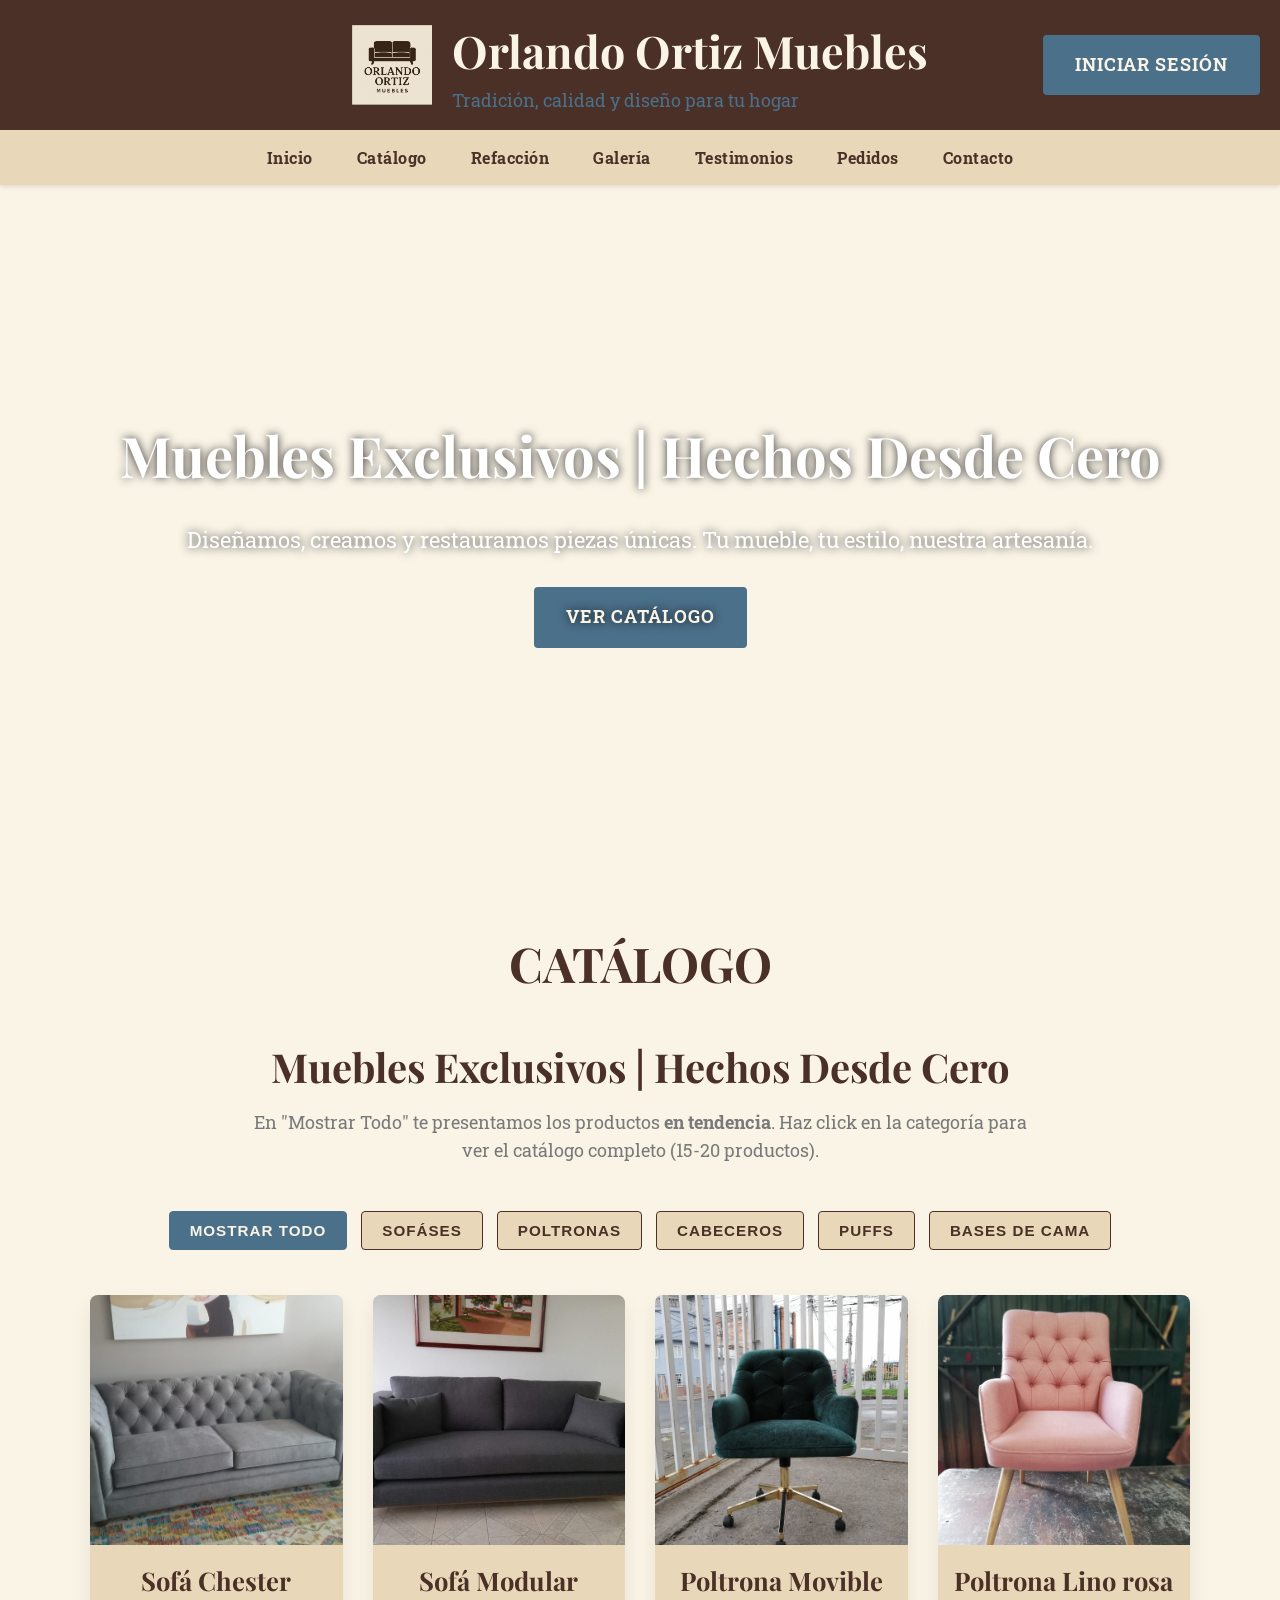
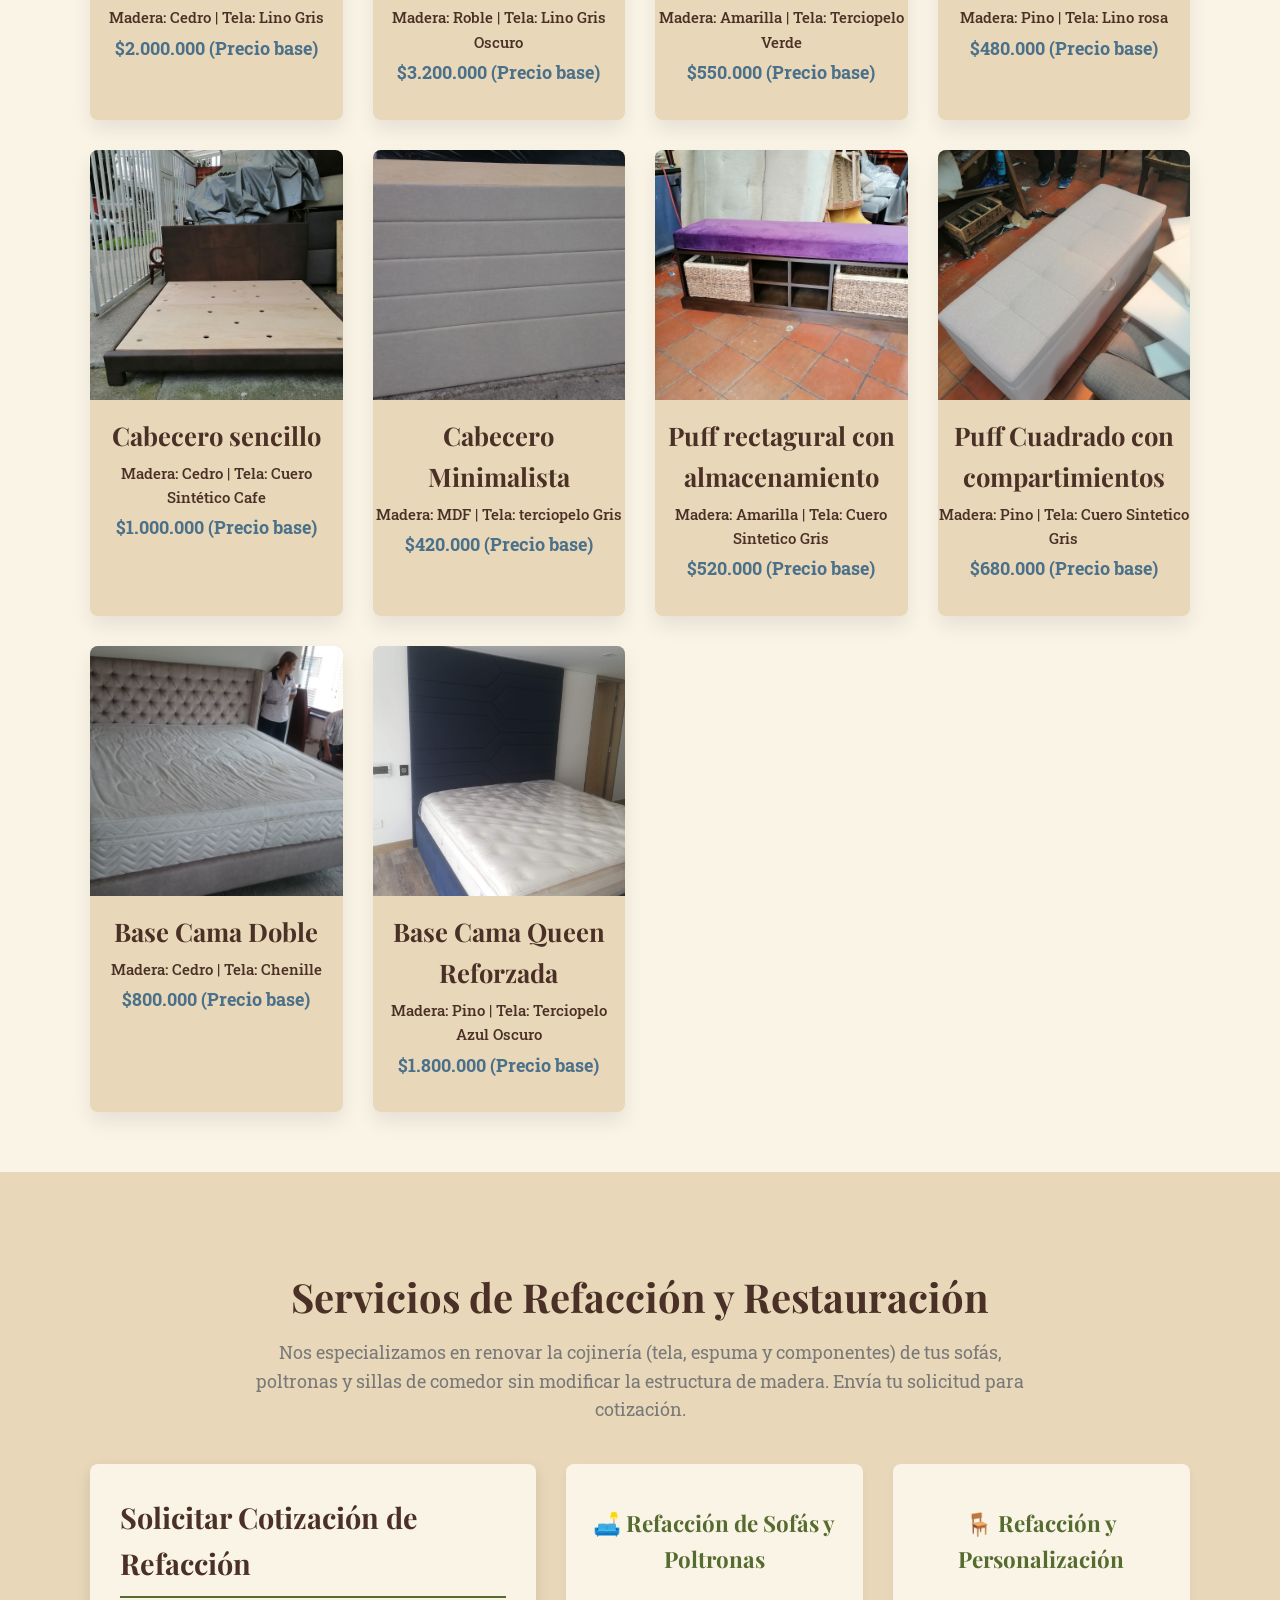
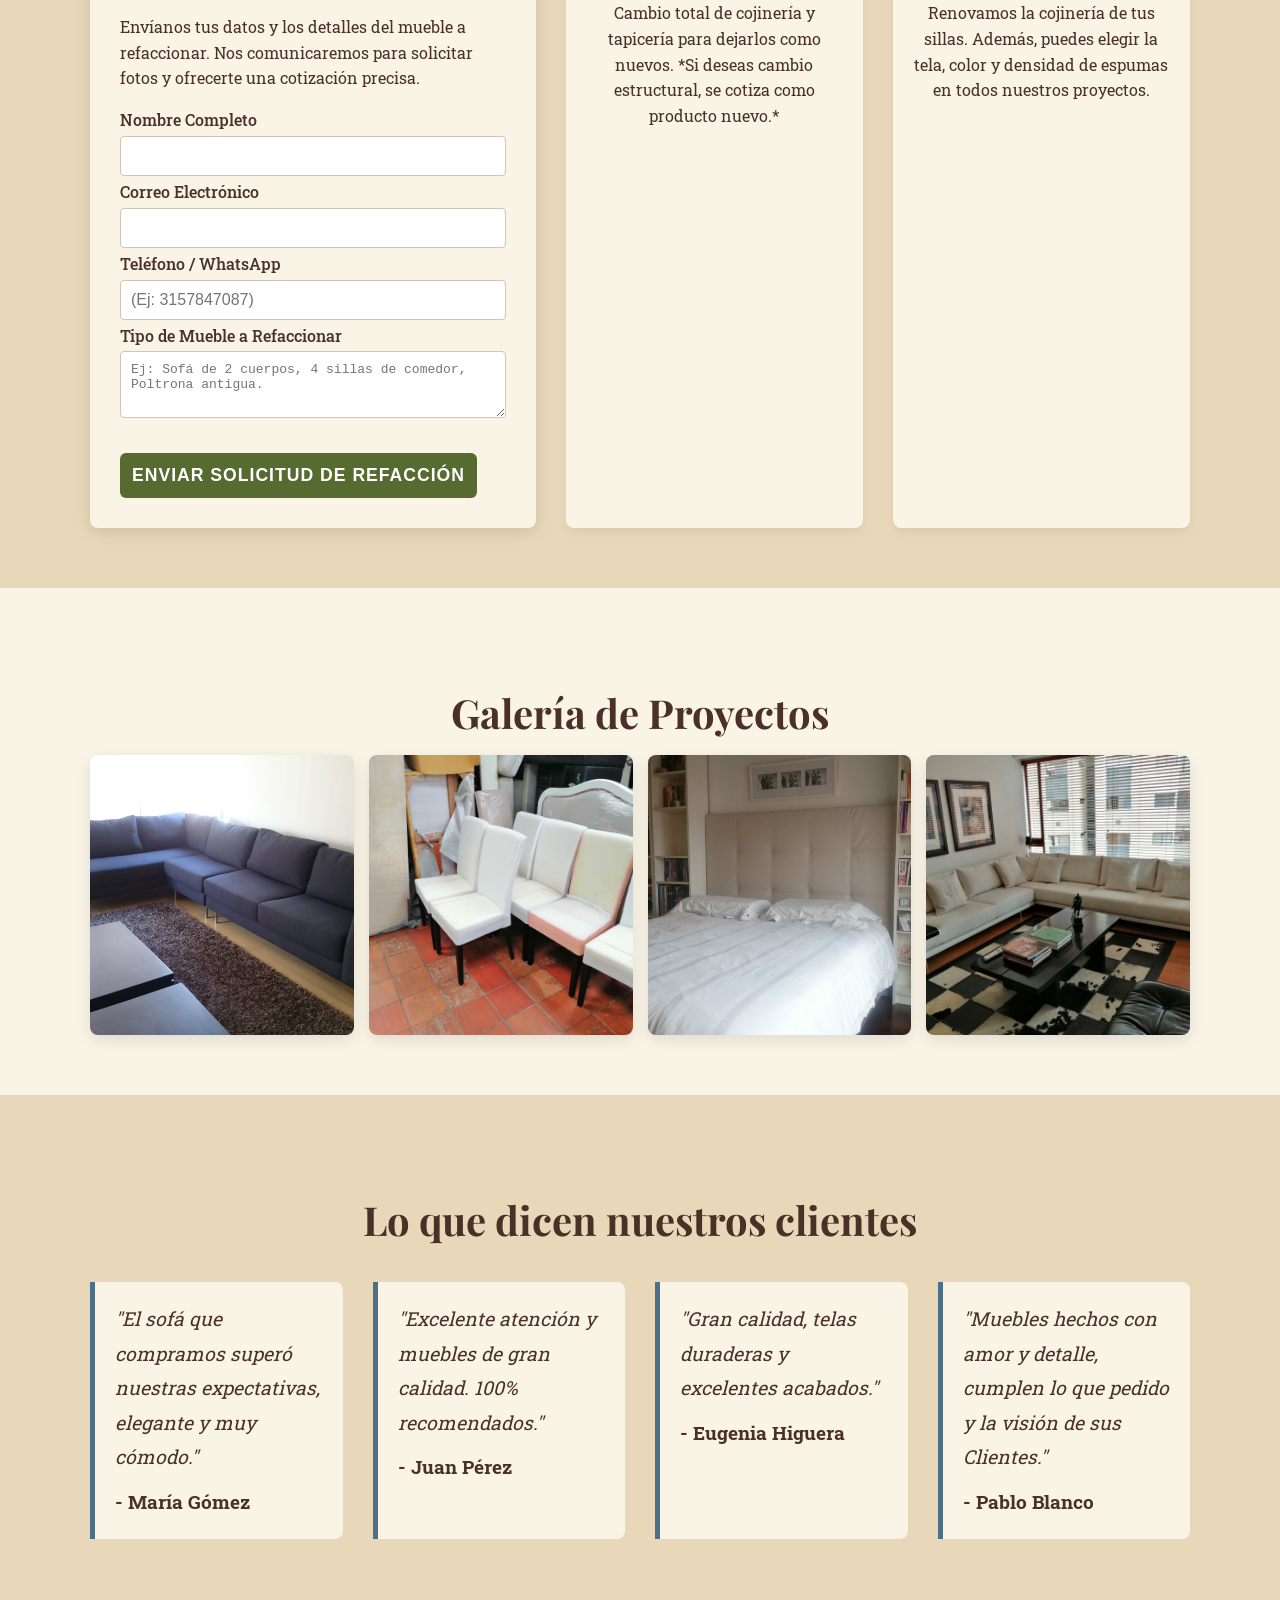
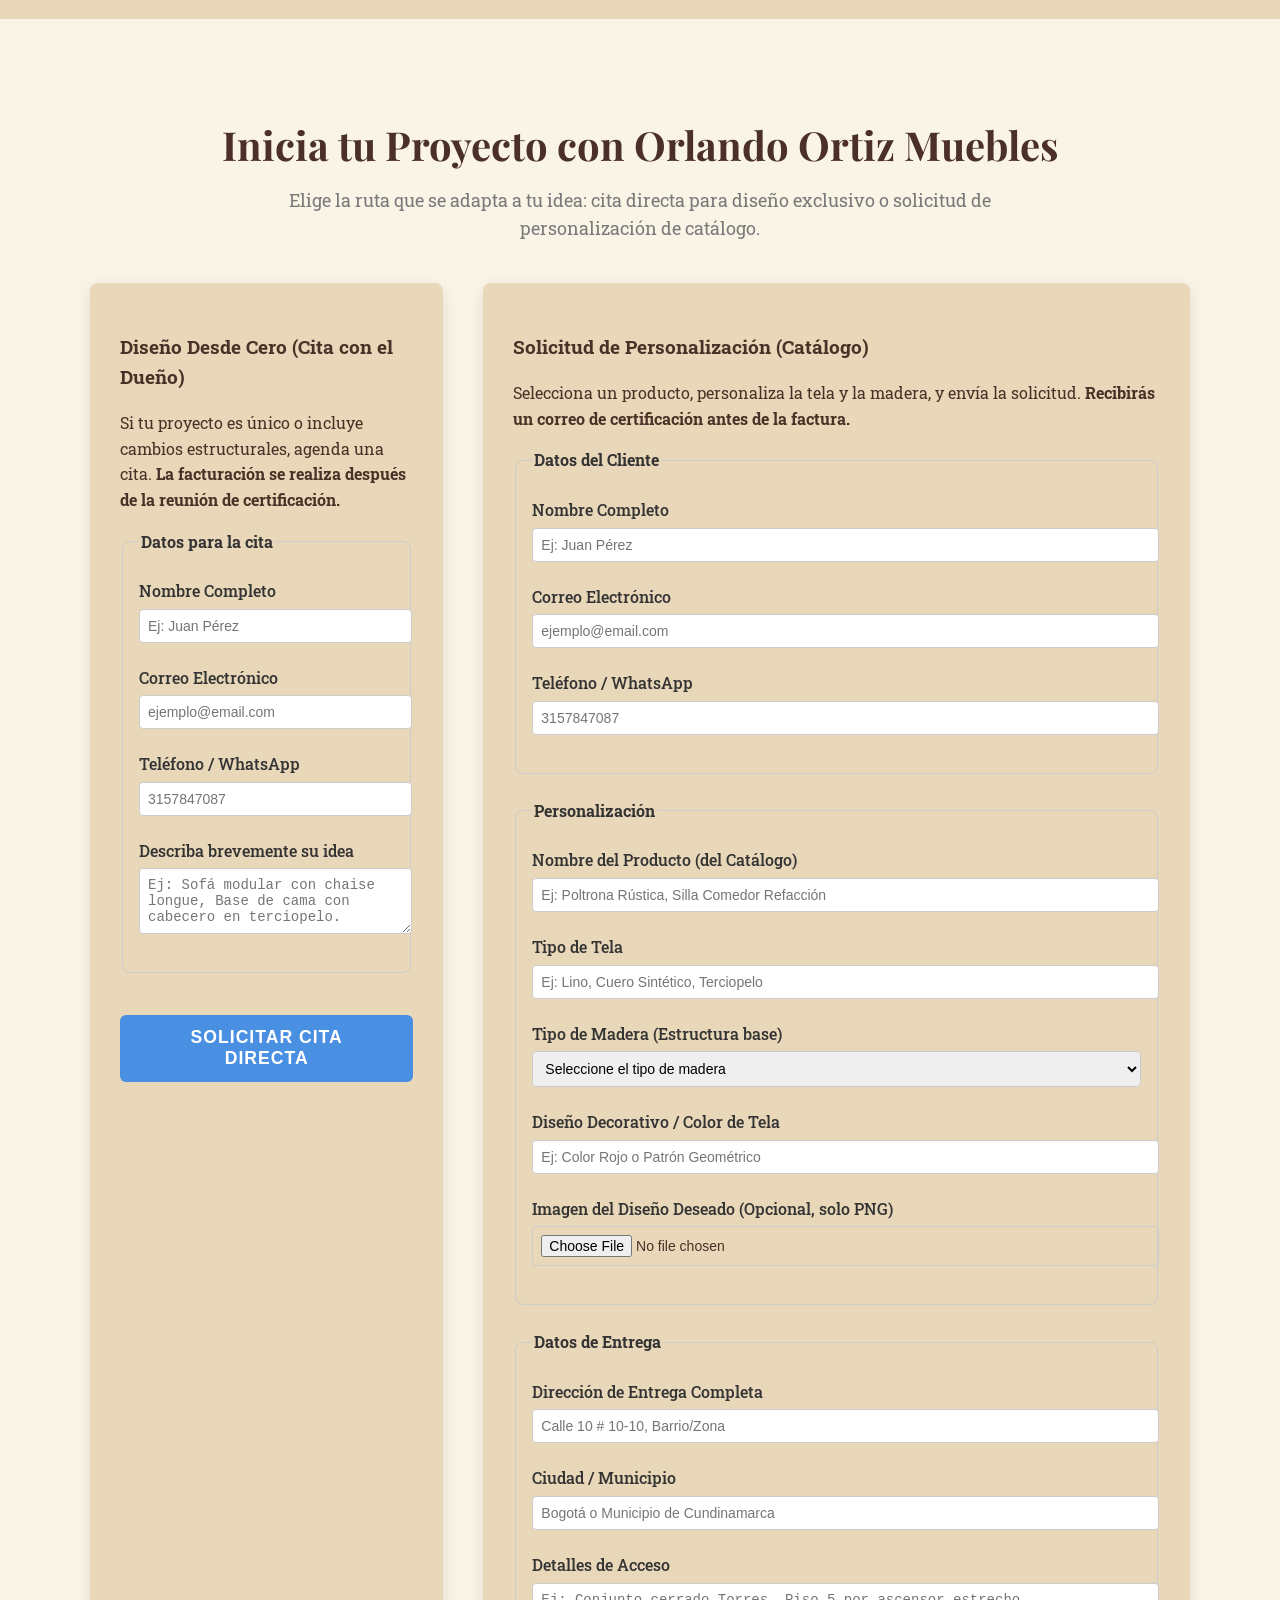
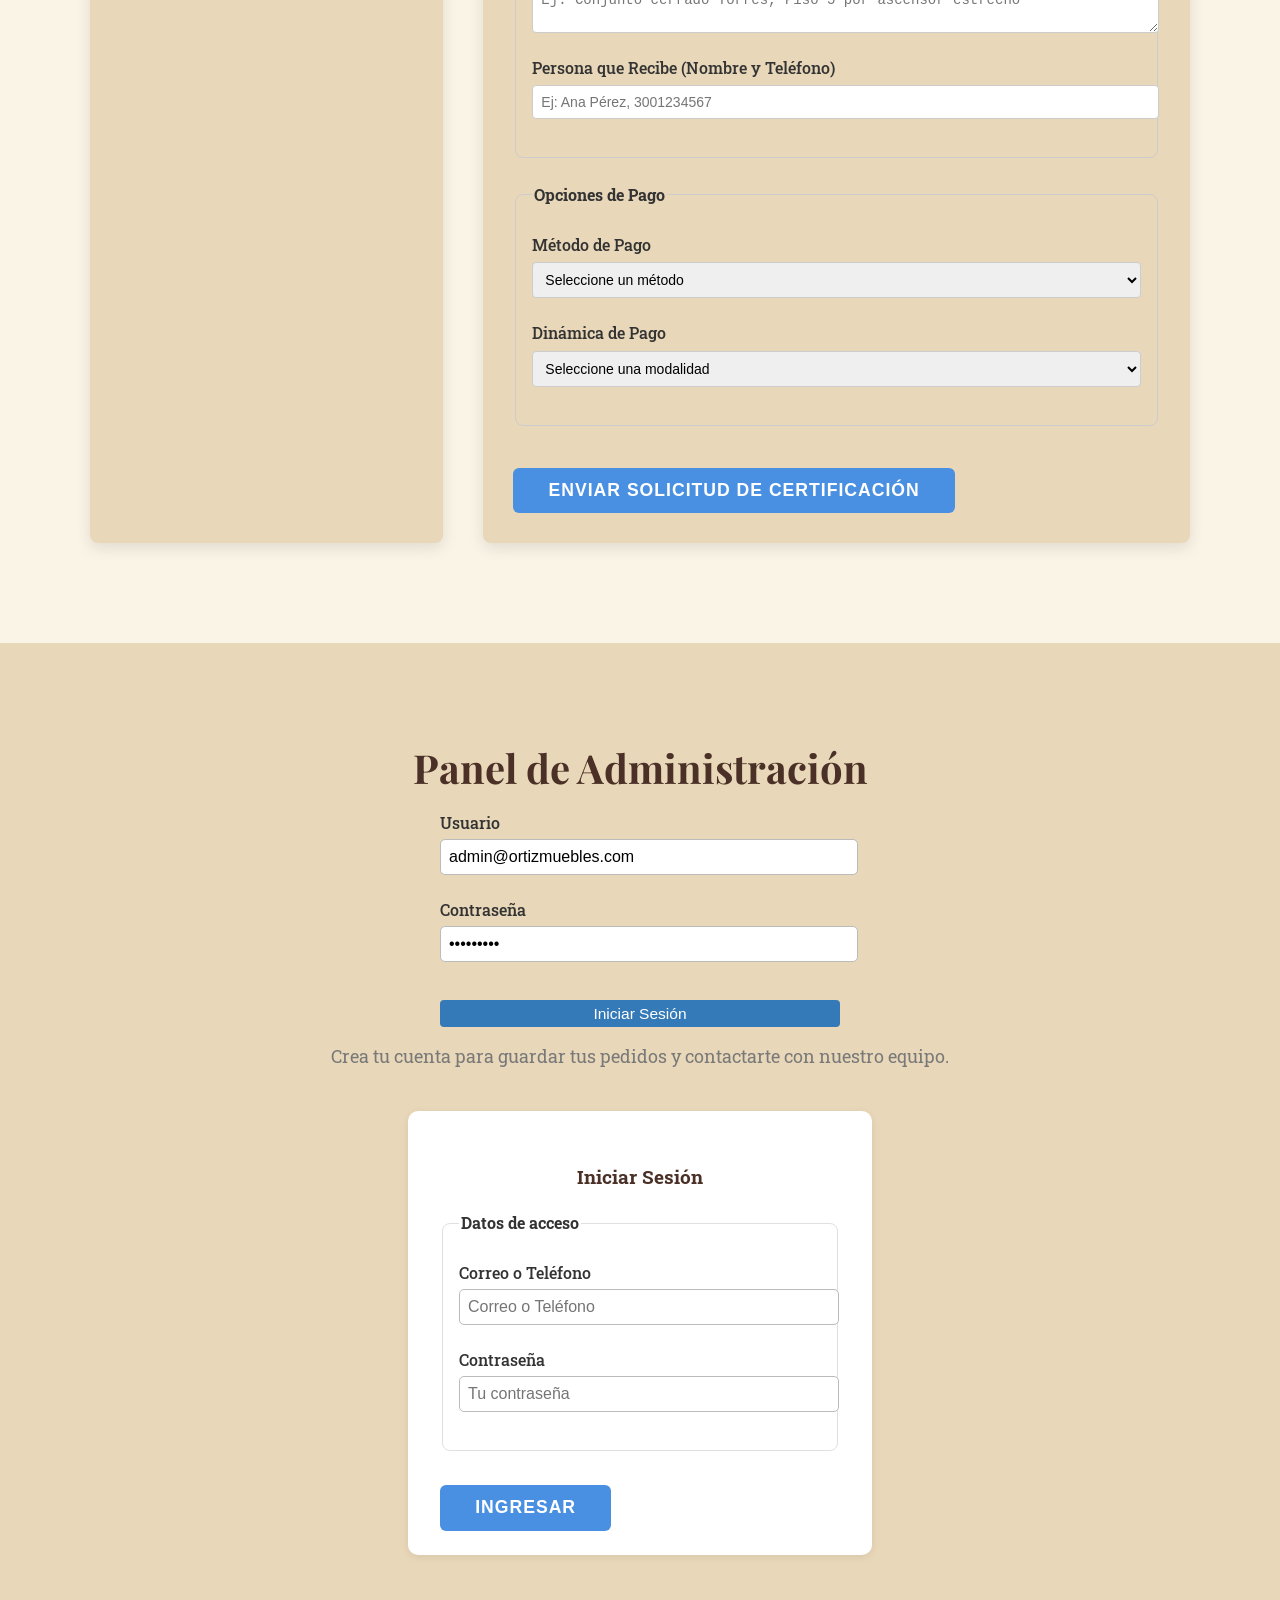
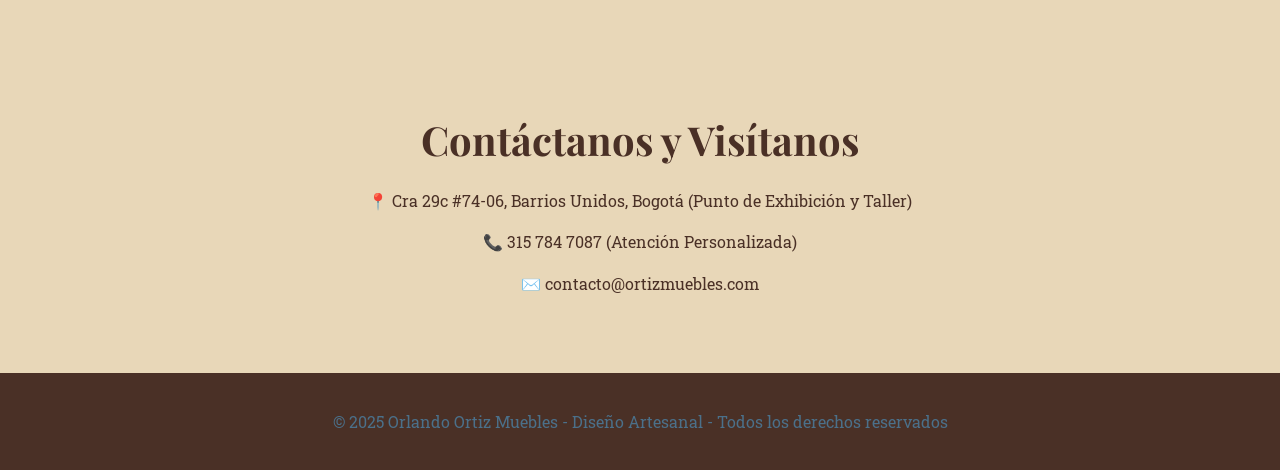
==== index.html @ abc8af31 "Cambios y mas cambios y mas cambios" ====
<!DOCTYPE html>
<html lang="es">
<head>
  <link rel="icon" type="image/jpeg" href="Sofas/logo.jpeg">
  <style>
    .admin-tabs { margin: 2em 0 1em 0; display: flex; flex-wrap: wrap; gap: 0.5em; }
    .admin-tab { margin-right: 0; background: #eee; color: #333; border: 1px solid #bbb; min-width: 120px; font-size: 1em; }
    .admin-tab.active { background: #4a90e2; color: #fff; }
    .admin-table-container { margin-top: 1em; overflow-x: auto; }
    table.admin-table { width: 100%; border-collapse: collapse; margin-bottom: 2em; font-size: 0.97em; }
    table.admin-table th, table.admin-table td { border: 1px solid #ccc; padding: 0.45em 0.4em; text-align: left; }
    table.admin-table th { background: #f5f5f5; font-size: 1em; }
    .admin-action-btn { background: #357ab8; color: #fff; border: none; border-radius: 4px; padding: 0.3em 1em; cursor: pointer; margin-right: 0.5em; font-size: 0.97em; }
    .admin-action-btn.closed { background: #aaa; }

    /* Estilos para formularios admin */
    .admin-form { background: #fff; padding: 20px; border-radius: 8px; box-shadow: 0 2px 4px rgba(0,0,0,0.1); margin-bottom: 20px; }
    .form-grid { display: grid; grid-template-columns: repeat(auto-fit, minmax(200px, 1fr)); gap: 15px; margin-bottom: 20px; }
    .form-group { display: flex; flex-direction: column; }
    .form-group label { font-weight: 500; margin-bottom: 5px; color: #333; }
    .form-group input, .form-group select, .form-group textarea { 
      padding: 8px; 
      border: 1px solid #ccc; 
      border-radius: 4px;
      font-size: 14px;
    }
    .form-group small { font-size: 12px; color: #666; margin-top: 4px; }
    .form-actions { display: flex; gap: 10px; justify-content: flex-end; }
    
    /* Estilos para items de factura */
    .items-section { margin: 20px 0; padding: 15px; background: #f9f9f9; border-radius: 4px; }
    .factura-item { 
      display: grid; 
      grid-template-columns: 2fr 100px 120px 120px 40px; 
      gap: 10px; 
      align-items: center;
      margin-bottom: 10px;
      padding: 10px;
      background: #fff;
      border: 1px solid #eee;
      border-radius: 4px;
    }
    .remove-item-btn { padding: 0 !important; width: 30px; height: 30px; line-height: 30px; text-align: center; }
    .factura-summary { 
      margin: 20px 0;
      padding: 15px;
      background: #f5f5f5;
      border-radius: 4px;
    }
    .summary-item { 
      display: flex; 
      justify-content: space-between; 
      padding: 5px 0;
      font-size: 15px;
    }
    .summary-item.total { 
      border-top: 2px solid #ddd; 
      margin-top: 10px;
      padding-top: 10px;
      font-weight: bold;
      font-size: 18px;
    }
    .admin-contact-btn {
      margin-left: 0.3em;
      font-size: 1.15em;
      text-decoration: none;
      vertical-align: middle;
      transition: color 0.2s;
      display: inline-block;
    }
    .admin-contact-btn:hover {
      color: #4a90e2;
    }
    @media (max-width: 700px) {
      .admin-table-container { font-size: 0.93em; }
      table.admin-table th, table.admin-table td { font-size: 0.93em; }
      .login-form-card { padding: 1em 0.5em; }
    }
    .btn-login { font-size:0.95em;padding:0.4em 1.1em;min-width:120px; }
  </style>
  <meta charset="UTF-8">
  <meta name="viewport" content="width=device-width, initial-scale=1.0">
  <title>Orlando Ortiz Muebles | Artesanía y Diseño a Medida</title>
  <meta name="description" content="Orlando Ortiz Muebles: muebles artesanales, refacción y diseño a medida en Bogotá. Solicita cotización, personaliza telas y maderas.">
  
  <link rel="preconnect" href="https://fonts.googleapis.com">
  <link rel="preconnect" href="https://fonts.gstatic.com" crossorigin>
  <link href="https://fonts.googleapis.com/css2?family=Playfair+Display:ital,wght@0,400..900;1,400..900&family=Roboto+Slab:wght@100..900&display=swap" rel="stylesheet">
  
  <link rel="stylesheet" href="diseño.css"> 
  <style>
    form .form-group { margin-bottom: 1.2em; }
    form fieldset { border: 1px solid #ccc; border-radius: 8px; margin-bottom: 1.5em; padding: 1em; }
    form legend { font-weight: bold; color: #333; margin-bottom: 0.5em; }
    form label { display: block; margin-bottom: 0.2em; font-weight: 500; }
    form input, form select, form textarea { width: 100%; padding: 0.5em; margin-bottom: 0.2em; border-radius: 5px; border: 1px solid #bbb; font-size: 1em; }
    form input:focus, form select:focus, form textarea:focus { outline: 2px solid #4a90e2; border-color: #4a90e2; }
    form .error-message { color: #c00; font-size: 0.95em; margin-bottom: 0.5em; display: none; }
    form input.invalid, form select.invalid, form textarea.invalid { border: 2px solid #c00; background: #fff0f0; }
    form button.btn { margin-top: 1em; font-size: 1.1em; padding: 0.7em 2em; background: #4a90e2; color: #fff; border: none; border-radius: 6px; cursor: pointer; transition: background 0.2s; }
    form button.btn:hover { background: #357ab8; }
  </style>
</head>
<body>

  <header class="header">
    <div class="container header-content">
      <img src="Sofas/logo.jpeg" alt="Logo Orlando Ortiz Muebles" class="logo">
      <div>
        <h1>Orlando Ortiz Muebles</h1>
        <p class="slogan">Tradición, calidad y diseño para tu hogar</p>
      </div>
  <a href="#auth" id="login-button" class="btn btn-login">Iniciar Sesión</a>
    </div>
  </header>

  <nav class="navbar">
    <div class="container">
      <a href="#inicio">Inicio</a>
      <a href="#catalogo">Catálogo</a>
      <a href="#refaccion">Refacción</a>
      <a href="#galeria">Galería</a>
      <a href="#testimonios">Testimonios</a>
      <a href="#pedidos">Pedidos</a>
      <a href="#contacto">Contacto</a>
      <a href="#admin" class="admin-link hidden-admin">Admin</a>
    </div>
  </nav>

  <section id="inicio" class="hero">
    <div class="hero-text">
      <h2>Muebles Exclusivos | Hechos Desde Cero</h2>
      <p>Diseñamos, creamos y restauramos piezas únicas. Tu mueble, tu estilo, nuestra artesanía.</p>
      <a href="#catalogo" class="btn">Ver Catálogo</a>
    </div>
  </section>

  <section id="catalogo" class="catalogo">
    <div class="container">
      <h1>CATÁLOGO</h1>
      <h2>Muebles Exclusivos | Hechos Desde Cero</h2>
  <p class="section-desc">En "Mostrar Todo" te presentamos los productos <strong>en tendencia</strong>. Haz click en la categoría para ver el catálogo completo (15-20 productos).</p>

      <div id="category-filter-menu" class="filter-menu">
        <button data-filter="all" class="btn active-filter">Mostrar Todo</button>
        <button data-filter="sofases" class="btn">Sofáses</button>
        <button data-filter="poltronas" class="btn">Poltronas</button>
        <button data-filter="cabeceros" class="btn">Cabeceros</button>
        <button data-filter="puffs" class="btn">Puffs</button>
        <button data-filter="bases" class="btn">Bases de Cama</button>
      </div>

      <div id="product-grid" class="grid">
        
        <div class="card" data-category="sofases" data-tela="Lino Gris" data-madera="Cedro" data-precio="$2.000.000 (Precio base)" data-medidas="200 cm (Largo) x 90 cm (Ancho) x 85 cm (Profundidad)" data-imagen="Sofas/sofa-moderno-oslo.jpg">
      <img src="Sofas/chester.JPG" alt="Sofá Chester - personalizado" loading="lazy">
          <h3>Sofá Chester</h3>
          <p class="detalle-tecnico">Madera: Cedro | Tela: Lino Gris</p>
          <p class="precio">$2.000.000 (Precio base)</p>
        </div>
        
        <div class="card" data-category="sofases" data-tela="Lino Gris Oscuro" data-madera="Roble" data-precio="$3.200.000 (Precio base)" data-medidas="250 cm (Largo) x 100 cm (Ancho) x 90 cm (Profundidad)" data-imagen="Sofas/sofa-modular-elite.jpg">
          <img src="Sofas/IMG_20181221_172501.jpg" alt="Sofá Modular - grande" loading="lazy">
          <h3>Sofá Modular</h3>
          <p class="detalle-tecnico">Madera: Roble | Tela: Lino Gris Oscuro</p>
          <p class="precio">$3.200.000 (Precio base)</p>
        </div>
        
        <div class="card" data-category="poltronas" data-tela="Terciopelo Verde" data-madera="Amarilla" data-precio="$550.000 (Precio base)" data-medidas="80 cm (Largo) x 85 cm (Ancho) x 90 cm (Profundidad)" data-imagen="Sofas/poltrona-clasica-ortiz.jpg">
          <img src="Sofas/Silla y Poltronas/IMG_20200725_115934.jpg" alt="Poltrona Movible" loading="lazy">
          <h3>Poltrona Movible</h3>
          <p class="detalle-tecnico">Madera: Amarilla | Tela: Terciopelo Verde</p>
          <p class="precio">$550.000 (Precio base)</p>
        </div>
        
        <div class="card" data-category="poltronas" data-tela="Lino rosa" data-madera="Pino" data-precio="$480.000 (Precio base)" data-medidas="70 cm (Largo) x 80 cm (Ancho) x 75 cm (Profundidad)" data-imagen="Sofas/poltrona-lounge-cuero.jpg">
          <img src="Sofas/Silla y Poltronas/IMG_20190213_125508.jpg" alt="Poltrona Lino rosa" loading="lazy">
          <h3>Poltrona Lino rosa</h3>
          <p class="detalle-tecnico">Madera: Pino | Tela: Lino rosa</p>
          <p class="precio">$480.000 (Precio base)</p>
        </div>
        
        <div class="card" data-category="cabeceros" data-tela="Cuero Sintético Cafe" data-madera="Cedro" data-precio="$1.000.000 (Precio base)" data-medidas="160 cm (Largo) x 10 cm (Ancho) x 140 cm (Profundidad)" data-imagen="Sofas/cabecero-capitone.jpg">
          <img src="Sofas/Camas/IMG_20220616_105206.jpg" alt="Cabecero sencillo - Base de cama" loading="lazy">
          <h3>Cabecero sencillo</h3>
          <p class="detalle-tecnico">Madera: Cedro | Tela: Cuero Sintético Cafe</p>
          <p class="precio">$1.000.000 (Precio base)</p>
        </div>
        
        <div class="card" data-category="cabeceros" data-tela="terciopelo Gris" data-madera="MDF" data-precio="$420.000 (Precio base)" data-medidas="140 cm (Largo) x 5 cm (Ancho) x 120 cm (Profundidad)" data-imagen="Sofas/cabecero-minimalista.jpg">
          <img src="Sofas/Camas/DSC_2399.JPG" alt="Cabecero Minimalista" loading="lazy">
          <h3>Cabecero Minimalista</h3>
          <p class="detalle-tecnico">Madera: MDF | Tela: terciopelo Gris</p>
          <p class="precio">$420.000 (Precio base)</p>
        </div>
        
        <div class="card" data-category="puffs" data-tela="Cuero Sintetico Gris" data-madera="Amarilla" data-precio="$520.000 (Precio base)" data-medidas="50 cm (Largo) x 50 cm (Ancho) x 40 cm (Profundidad)" data-imagen="Sofas/puff-redondo.jpg">
          <img src="Sofas/IMG_20200912_134411.jpg" alt="Puff redondo con almacenamiento" loading="lazy">
          <h3>Puff rectagural con almacenamiento</h3>
          <p class="detalle-tecnico">Madera: Amarilla | Tela: Cuero Sintetico Gris</p>
          <p class="precio">$520.000 (Precio base)</p>
        </div>
        
        <div class="card" data-category="puffs" data-tela="Cuero Sintetico Gris" data-madera="Pino" data-precio="$680.000 (Precio base)" data-medidas="60 cm (Largo) x 60 cm (Ancho) x 45 cm (Profundidad)" data-imagen="Sofas/puff-cuadrado-boucle.jpg">
          <img src="Sofas/IMG_20200703_150618.jpg" alt="Puff cuadrado" loading="lazy">
          <h3>Puff Cuadrado con compartimientos</h3>
          <p class="detalle-tecnico">Madera: Pino | Tela: Cuero Sintetico Gris</p>
          <p class="precio">$680.000 (Precio base)</p>
        </div>
        
        <div class="card" data-category="bases" data-tela="Chenille" data-madera="Cedro" data-precio="$800.000 (Precio base)" data-medidas="200 cm (Largo) x 140 cm (Ancho) x 30 cm (Profundidad)" data-imagen="Sofas/base-cama-doble.jpg">
          <img src="Sofas/Camas/DSC_0030.jpg" alt="Base Cama Doble" loading="lazy">
          <h3>Base Cama Doble</h3>
          <p class="detalle-tecnico">Madera: Cedro | Tela: Chenille</p>
          <p class="precio">$800.000 (Precio base)</p>
        </div>
        
        <div class="card" data-category="bases" data-tela="Terciopelo Azul Oscuro" data-madera="Pino" data-precio="$1.800.000 (Precio base)" data-medidas="200 cm (Largo) x 160 cm (Ancho) x 35 cm (Profundidad)" data-imagen="Sofas/base-cama-queen.jpg">
          <img src="Sofas/Camas/IMG_20190409_124123.jpg" alt="Base Cama Queen Reforzada" loading="lazy">
          <h3>Base Cama Queen Reforzada</h3>
          <p class="detalle-tecnico">Madera: Pino | Tela: Terciopelo Azul Oscuro</p>
          <p class="precio">$1.800.000 (Precio base)</p>
        </div>

      </div>
    </div>
  </section>

  <section id="refaccion" class="refaccion-section">
    <div class="container">
        <h2>Servicios de Refacción y Restauración</h2>
        <p class="section-desc">Nos especializamos en renovar la cojinería (tela, espuma y componentes) de tus sofás, poltronas y sillas de comedor sin modificar la estructura de madera. Envía tu solicitud para cotización.</p>
        <div class="refaccion-grid">
            
            <div class="refaccion-form-card">
                <h3>Solicitar Cotización de Refacción</h3>
                <p>Envíanos tus datos y los detalles del mueble a refaccionar. Nos comunicaremos para solicitar fotos y ofrecerte una cotización precisa.</p>
                <form id="refaccion-form">
                    <label>Nombre Completo</label>
                    <input type="text" id="ref_nombre" name="nombre" required>
                    <label>Correo Electrónico</label>
                    <input type="email" id="ref_correo" name="correo" required>
                    <label>Teléfono / WhatsApp</label>
                    <input type="text" id="ref_telefono" name="telefono" placeholder="(Ej: 3157847087)" required>
                    <label>Tipo de Mueble a Refaccionar</label>
                    <textarea id="ref_detalles" name="detalles" rows="3" placeholder="Ej: Sofá de 2 cuerpos, 4 sillas de comedor, Poltrona antigua." required></textarea>
                    <div class="form-message" id="refaccion-form-message"></div>
                    <button type="submit" class="btn">Enviar Solicitud de Refacción</button>
                </form>
            </div>
            
            <div class="beneficio">
                <h3>🛋️ Refacción de Sofás y Poltronas</h3>
                <p>Cambio total de cojinería y tapicería para dejarlos como nuevos. *Si deseas cambio estructural, se cotiza como producto nuevo.*</p>
            </div>
            
            <div class="beneficio">
                <h3>🪑 Refacción y Personalización</h3>
                <p>Renovamos la cojinería de tus sillas. Además, puedes elegir la tela, color y densidad de espumas en todos nuestros proyectos.</p>
            </div>

        </div>
    </div>
  </section>

  <section id="galeria" class="galeria">
    <div class="container">
      <h2>Galería de Proyectos</h2>
      <div class="grid-galeria">
        <img src="Sofas/DSC_2461.JPG" alt="Mueble sala">
        <img src="Sofas/Silla y Poltronas/IMG_20210511_133157.jpg" alt="Mueble comedor">
        <img src="Sofas/Camas/DSC_0022.JPG" alt="Mueble dormitorio">
  <img src="Sofas/IMG_20200627_152532.jpg" alt="Mueble sala grande">
      </div>
    </div>
  </section>
  <section id="testimonios" class="testimonios">
    <div class="container">
      <h2>Lo que dicen nuestros clientes</h2>
      <div class="grid">
        <blockquote>
          "El sofá que compramos superó nuestras expectativas, elegante y muy cómodo."  
          <span>- María Gómez</span>
        </blockquote>
        <blockquote>
          "Excelente atención y muebles de gran calidad. 100% recomendados."  
          <span>- Juan Pérez</span>
        </blockquote>
        <blockquote>
          "Gran calidad, telas duraderas y excelentes acabados."  
          <span>- Eugenia Higuera</span>
        </blockquote><blockquote>
          "Muebles hechos con amor y detalle, cumplen lo que pedido y la visión de sus Clientes."  
          <span>- Pablo Blanco</span>
        </blockquote>
      </div>
    </div>
  </section>

  <section id="pedidos" class="pedidos">
    <div class="container">
      <h2>Inicia tu Proyecto con Orlando Ortiz Muebles</h2>
      <p class="section-desc">Elige la ruta que se adapta a tu idea: cita directa para diseño exclusivo o solicitud de personalización de catálogo.</p>
      
      <div class="grid-pedidos">
          
    <div class="card-pedido card-cita">
      <h3>Diseño Desde Cero (Cita con el Dueño)</h3>
      <p>Si tu proyecto es único o incluye cambios estructurales, agenda una cita. <strong>La facturación se realiza después de la reunión de certificación.</strong></p>
      <form id="cita-form" autocomplete="on">
  <fieldset>
          <legend>Datos para la cita</legend>
          <div class="form-group">
            <label for="cita_nombre">Nombre Completo</label>
            <input type="text" id="cita_nombre" name="nombre" required aria-required="true" aria-label="Nombre Completo" autocomplete="name" placeholder="Ej: Juan Pérez">
            <div class="error-message" id="error-cita-nombre"></div>
          </div>
          <div class="form-group">
            <label for="cita_correo">Correo Electrónico</label>
            <input type="email" id="cita_correo" name="correo" required aria-required="true" aria-label="Correo Electrónico" autocomplete="email" placeholder="ejemplo@email.com">
            <div class="error-message" id="error-cita-correo"></div>
          </div>
          <div class="form-group">
            <label for="cita_telefono">Teléfono / WhatsApp</label>
            <input type="tel" id="cita_telefono" name="telefono" required aria-required="true" aria-label="Teléfono o WhatsApp" autocomplete="tel" pattern="[0-9]{10,}" placeholder="3157847087">
            <div class="error-message" id="error-cita-telefono"></div>
          </div>
          <div class="form-group">
            <label for="cita_detalles">Describa brevemente su idea</label>
            <textarea id="cita_detalles" name="detalles" rows="3" required aria-required="true" aria-label="Detalles de la idea" placeholder="Ej: Sofá modular con chaise longue, Base de cama con cabecero en terciopelo."></textarea>
            <div class="error-message" id="error-cita-detalles"></div>
          </div>
        </fieldset>
        <button type="submit" class="btn" aria-label="Solicitar Cita Directa">Solicitar Cita Directa</button>
  <div class="form-message" id="cita-form-message"></div>
      </form>
    </div>

    <div class="card-pedido card-catalogo">
      <h3>Solicitud de Personalización (Catálogo)</h3>
      <p>Selecciona un producto, personaliza la tela y la madera, y envía la solicitud. <strong>Recibirás un correo de certificación antes de la factura.</strong></p>
      <form id="catalogo-form" enctype="multipart/form-data" autocomplete="on">
  <fieldset>
          <legend>Datos del Cliente</legend>
          <div class="form-group">
            <label for="cat_nombre">Nombre Completo</label>
            <input type="text" id="cat_nombre" name="cat_nombre" required aria-required="true" aria-label="Nombre Completo" autocomplete="name" placeholder="Ej: Juan Pérez">
            <div class="error-message" id="error-cat-nombre"></div>
          </div>
          <div class="form-group">
            <label for="cat_correo">Correo Electrónico</label>
            <input type="email" id="cat_correo" name="cat_correo" required aria-required="true" aria-label="Correo Electrónico" autocomplete="email" placeholder="ejemplo@email.com">
            <div class="error-message" id="error-cat-correo"></div>
          </div>
          <div class="form-group">
            <label for="cat_telefono">Teléfono / WhatsApp</label>
            <input type="tel" id="cat_telefono" name="cat_telefono" required aria-required="true" aria-label="Teléfono o WhatsApp" autocomplete="tel" pattern="[0-9]{10,}" placeholder="3157847087">
            <div class="error-message" id="error-cat-telefono"></div>
          </div>
        </fieldset>
        <fieldset>
          <legend>Personalización</legend>
          <div class="form-group">
            <label for="cat_producto">Nombre del Producto (del Catálogo)</label>
            <input type="text" id="cat_producto" name="cat_producto" required aria-required="true" aria-label="Código o Nombre del Producto" placeholder="Ej: Poltrona Rústica, Silla Comedor Refacción">
            <div class="error-message" id="error-cat-producto"></div>
          </div>
          <div class="form-group">
            <label for="cat_tela">Tipo de Tela</label>
            <input type="text" id="cat_tela" name="cat_tela" required aria-required="true" aria-label="Tipo de Tela" placeholder="Ej: Lino, Cuero Sintético, Terciopelo">
            <div class="error-message" id="error-cat-tela"></div>
          </div>
          <div class="form-group">
            <label for="cat_madera">Tipo de Madera (Estructura base)</label>
            <select id="cat_madera" name="cat_madera" required aria-required="true" aria-label="Tipo de Madera">
              <option value="">Seleccione el tipo de madera</option>
              <option value="cedro">Cedro</option>
              <option value="amarilla">Amarilla</option>
            </select>
            <div class="error-message" id="error-cat-madera"></div>
          </div>
          <div class="form-group">
            <label for="cat_color_diseno">Diseño Decorativo / Color de Tela</label>
            <input type="text" id="cat_color_diseno" name="cat_color_diseno" required aria-required="true" aria-label="Diseño Decorativo o Color de Tela" placeholder="Ej: Color Rojo o Patrón Geométrico">
            <div class="error-message" id="error-cat-color-diseno"></div>
          </div>
          <div class="form-group">
            <label for="cat_diseno_img">Imagen del Diseño Deseado (Opcional, solo PNG)</label>
            <input type="file" id="cat_diseno_img" name="cat_diseno_img" accept=".png" aria-label="Imagen del Diseño Deseado">
            <div class="error-message" id="error-cat-diseno-img"></div>
          </div>
        </fieldset>
        <fieldset>
          <legend>Datos de Entrega</legend>
          <div class="form-group">
            <label for="cat_direccion">Dirección de Entrega Completa</label>
            <input type="text" id="cat_direccion" name="cat_direccion" required aria-required="true" aria-label="Dirección de Entrega" autocomplete="street-address" placeholder="Calle 10 # 10-10, Barrio/Zona">
            <div class="error-message" id="error-cat-direccion"></div>
          </div>
          <div class="form-group">
            <label for="cat_ciudad">Ciudad / Municipio</label>
            <input type="text" id="cat_ciudad" name="cat_ciudad" required aria-required="true" aria-label="Ciudad o Municipio" autocomplete="address-level2" placeholder="Bogotá o Municipio de Cundinamarca">
            <div class="error-message" id="error-cat-ciudad"></div>
          </div>
          <div class="form-group">
            <label for="cat_acceso">Detalles de Acceso</label>
            <textarea id="cat_acceso" name="cat_acceso" rows="2" aria-label="Detalles de Acceso" placeholder="Ej: Conjunto cerrado Torres, Piso 5 por ascensor estrecho"></textarea>
            <div class="error-message" id="error-cat-acceso"></div>
          </div>
          <div class="form-group">
            <label for="cat_recibe">Persona que Recibe (Nombre y Teléfono)</label>
            <input type="text" id="cat_recibe" name="cat_recibe" required aria-required="true" aria-label="Persona que Recibe" placeholder="Ej: Ana Pérez, 3001234567">
            <div class="error-message" id="error-cat-recibe"></div>
          </div>
        </fieldset>
        <fieldset>
          <legend>Opciones de Pago</legend>
          <div class="form-group">
            <label for="cat_metodo_pago">Método de Pago</label>
            <select id="cat_metodo_pago" name="cat_metodo_pago" required aria-required="true" aria-label="Método de Pago">
              <option value="">Seleccione un método</option>
              <option value="efectivo">Efectivo</option>
              <option value="nequi">Nequi</option>
              <option value="pse">Transferencia PSE</option>
            </select>
            <div class="error-message" id="error-cat-metodo-pago"></div>
          </div>
          <div class="form-group">
            <label for="cat_dinamica_pago">Dinámica de Pago</label>
            <select id="cat_dinamica_pago" name="cat_dinamica_pago" required aria-required="true" aria-label="Dinámica de Pago">
              <option value="">Seleccione una modalidad</option>
              <option value="contado">Contado (100% al inicio)</option>
              <option value="parcial">50% Inicial + 50% Contraentrega</option>
            </select>
            <div class="error-message" id="error-cat-dinamica-pago"></div>
          </div>
        </fieldset>
        <button type="submit" class="btn" aria-label="Enviar Solicitud de Certificación">Enviar Solicitud de Certificación</button>
  <div class="form-message" id="catalogo-form-message"></div>
      </form>
    </div>

      </div>
    </div>
  </section>

  <section id="admin" class="admin-section hidden-admin">
    <div class="container">
      <h2>Panel Administrativo</h2>
      <p class="section-desc">Gestiona inventario y facturación desde aquí. Usa el backend local en <code>http://localhost:4000</code> por defecto o ajusta la constante <code>API_BASE</code> en <code>Func.js</code>.</p>

      <div class="admin-tabs">
        <button class="admin-tab active" data-tab="inventario">Inventario</button>
        <button class="admin-tab" data-tab="facturacion">Facturación</button>
      </div>

      <div class="admin-table-container">
        <div id="inventario-panel" class="admin-panel">
          <div style="display:flex;justify-content:space-between;align-items:center;margin-bottom:10px;">
            <h3>Inventario</h3>
            <div>
              <button id="refresh-inventario" class="admin-action-btn">Refrescar</button>
            </div>
          </div>

          <!-- Panel de control rápido -->
          <div class="admin-quick-actions">
            <button id="btn-nuevo-material" class="admin-action-btn">+ Nuevo Material</button>
            <button id="btn-bajos-stock" class="admin-action-btn">Ver Bajos en Stock</button>
            <input type="text" id="buscar-inventario" placeholder="Buscar en inventario..." class="admin-search">
          </div>

          <!-- Formulario de inventario (inicialmente oculto) -->
          <div id="form-overlay" class="form-overlay" style="display:none;">
            <form id="inventario-form" class="admin-form" style="background: white; padding: 2em; border-radius: 8px; box-shadow: 0 2px 10px rgba(0,0,0,0.1); max-width: 600px; margin: 2em auto;">
              <h3 style="margin-top:0;">Nuevo Material</h3>
              
              <div class="form-row">
                <div class="form-group">
                  <label for="inv_nombre">Nombre *</label>
                  <input type="text" id="inv_nombre" required>
                </div>
                
                <div class="form-group">
                  <label for="inv_categoria">Categoría *</label>
                  <select id="inv_categoria" required>
                    <option value="">Seleccionar</option>
                    <option value="madera">Madera</option>
                    <option value="tela">Tela</option>
                    <option value="espuma">Espuma</option>
                    <option value="herrajes">Herrajes</option>
                    <option value="pintura">Pintura</option>
                    <option value="producto">Producto Final</option>
                  </select>
                </div>
              </div>

              <div class="form-row">
                <div class="form-group">
                  <label for="inv_cantidad">Cantidad *</label>
                  <input type="number" id="inv_cantidad" min="0" required>
                </div>

                <div class="form-group">
                  <label for="inv_precio">Precio (COP) *</label>
                  <input type="number" id="inv_precio" min="0" step="1000" required>
                </div>

                <div class="form-group">
                  <label for="inv_punto_reorden">Punto Reorden</label>
                  <input type="number" id="inv_punto_reorden" min="0" value="5">
                </div>
              </div>

              <div class="form-row">
                <div class="form-group" style="grid-column: 1/-1;">
                  <label for="inv_descripcion">Descripción</label>
                  <textarea id="inv_descripcion" rows="2"></textarea>
                </div>
              </div>

              <div class="form-actions" style="margin-top:1em;">
                <button type="button" class="admin-action-btn" style="background:#666;" onclick="document.getElementById('form-overlay').style.display='none'">Cancelar</button>
                <button type="submit" class="admin-action-btn">Guardar Material</button>
              </div>
            </form>
          </div>

          <!-- Tabla de inventario -->
          <div class="table-container" style="margin-top:1em;">

          <table class="admin-table" id="inventory-table">
            <thead>
              <tr><th>Nombre</th><th>Categoría</th><th>Cantidad</th><th>Punto Reorden</th><th>Precio</th><th>Acciones</th></tr>
            </thead>
            <tbody></tbody>
          </table>
        </div>

        <div id="facturacion-panel" class="admin-panel" style="display:none;">
          <!-- Panel de control de facturas -->
          <div class="admin-quick-actions">
            <button id="btn-nueva-factura" class="admin-action-btn">+ Nueva Factura</button>
            <div class="date-filters">
              <input type="date" id="fecha-desde" class="admin-date">
              <input type="date" id="fecha-hasta" class="admin-date">
              <button id="btn-filtrar-fechas" class="admin-action-btn">Filtrar</button>
            </div>
            <select id="filtro-estado" class="admin-select">
              <option value="">Todos los estados</option>
              <option value="pendiente">Pendiente</option>
              <option value="pagada">Pagada</option>
              <option value="cancelada">Cancelada</option>
            </select>
          </div>

          <!-- Formulario de factura (inicialmente oculto) -->
          <div id="factura-form-overlay" class="form-overlay" style="display:none;">
            <form id="factura-form" class="admin-form" style="background: white; padding: 2em; border-radius: 8px; box-shadow: 0 2px 10px rgba(0,0,0,0.1); max-width: 800px; margin: 2em auto;">
              <h3 style="margin-top:0;">Nueva Factura</h3>
              
              <!-- Datos del cliente -->
              <div class="form-section">
                <h4>Datos del Cliente</h4>
                <div class="form-row">
                  <div class="form-group">
                    <label for="fac_cliente">Nombre *</label>
                    <input type="text" id="fac_cliente" required>
                  </div>
                  <div class="form-group">
                    <label for="fac_documento">Documento</label>
                    <input type="text" id="fac_documento">
                  </div>
                </div>
                <div class="form-row">
                  <div class="form-group">
                    <label for="fac_telefono">Teléfono</label>
                    <input type="tel" id="fac_telefono">
                  </div>
                  <div class="form-group">
                    <label for="fac_email">Email</label>
                    <input type="email" id="fac_email">
                  </div>
                </div>
                <div class="form-group">
                  <label for="fac_direccion">Dirección</label>
                  <input type="text" id="fac_direccion">
                </div>
              </div>

              <!-- Items de la factura -->
              <div class="form-section">
                <h4>Items</h4>
                <div id="items-container">
                  <!-- Items se añaden dinámicamente -->
                </div>
                <button type="button" id="add-item-btn" class="admin-action-btn" style="margin-top:1em;">+ Agregar Item</button>
              </div>

              <!-- Resumen y totales -->
              <div class="factura-summary">
                <div class="summary-row">
                  <span>Subtotal:</span>
                  <span id="factura-subtotal">$0</span>
                </div>
                <div class="summary-row">
                  <span>IVA (19%):</span>
                  <span id="factura-iva">$0</span>
                </div>
                <div class="summary-row total">
                  <span>Total:</span>
                  <span id="factura-total">$0</span>
                </div>
              </div>

              <div class="form-actions" style="margin-top:1em;">
                <button type="button" class="admin-action-btn" style="background:#666;" onclick="document.getElementById('factura-form-overlay').style.display='none'">Cancelar</button>
                <button type="submit" class="admin-action-btn">Generar Factura</button>
              </div>
            </form>
          </div>

          <!-- Template para items de factura -->
          <template id="item-row-template">
            <div class="factura-item-row">
              <select class="item-producto admin-select" required>
                <option value="">Seleccionar producto</option>
              </select>
              <input type="number" class="item-cantidad admin-input" min="1" value="1" required>
              <input type="number" class="item-precio admin-input" readonly>
              <span class="item-total">$0</span>
              <button type="button" class="remove-item-btn">×</button>
            </div>
          </template>

          <!-- Tabla de facturas -->
          <div class="table-container" style="margin-top:1em;">

          <!-- Template para nuevos items de factura -->
          <template id="item-template">
            <div class="factura-item">
              <select class="item-producto" required>
                <option value="">Seleccionar producto</option>
                <!-- Se llenará dinámicamente con inventario -->
              </select>
              <input type="number" class="item-cantidad" min="1" value="1" required>
              <input type="number" class="item-precio" required readonly>
              <input type="number" class="item-total" readonly>
              <button type="button" class="remove-item-btn admin-action-btn">×</button>
            </div>
          </template>

          <table class="admin-table" id="factura-table">
            <thead>
              <tr><th>Número</th><th>Cliente</th><th>Fecha</th><th>Total</th><th>Estado</th><th>Acciones</th></tr>
            </thead>
            <tbody></tbody>
          </table>
        </div>
      </div>
    </div>
  </section>

  <section id="auth" class="auth-section">
      <div class="container">
        <h2>Panel de Administración</h2>
        <div class="auth-form-container">
          <form id="login-form" class="auth-form" style="max-width: 400px; margin: 0 auto;">
            <div class="form-group">
              <label for="usuario">Usuario</label>
              <input type="text" id="usuario" name="usuario" value="admin@ortizmuebles.com" required>
            </div>
            <div class="form-group">
              <label for="password">Contraseña</label>
              <input type="password" id="password" name="password" value="admin2025" required>
            </div>
            <div class="form-actions" style="text-align: center;">
              <button type="submit" class="admin-action-btn" style="width: 100%; margin: 1em 0;">Iniciar Sesión</button>
            </div>
          </form>
        </div>
        <p class="section-desc">Crea tu cuenta para guardar tus pedidos y contactarte con nuestro equipo.</p>
        <div class="login-form-card" id="login-card">
          <h3>Iniciar Sesión</h3>
          <form id="login-form" autocomplete="on">
            <fieldset>
              <legend>Datos de acceso</legend>
              <div class="form-group">
                <label for="login_usuario">Correo o Teléfono</label>
                <input type="text" id="login_usuario" name="usuario" required aria-required="true" aria-label="Correo o Teléfono" autocomplete="username" placeholder="Correo o Teléfono">
                <div class="error-message" id="error-login-usuario"></div>
              </div>
              <div class="form-group">
                <label for="login_password">Contraseña</label>
                <input type="password" id="login_password" name="password" required aria-required="true" aria-label="Contraseña" autocomplete="current-password" placeholder="Tu contraseña">
                <div class="error-message" id="error-login-password"></div>
              </div>
            </fieldset>
            <div class="form-message" id="login-form-message"></div>
            <button type="submit" class="btn" id="login-submit-btn" aria-label="Ingresar">Ingresar</button>
          </form>
        </div>
        <div id="admin-portal" style="display:none">
          <h2>Portal Administrativo</h2>
          <button class="btn" id="logout-btn">Cerrar Sesión</button>
          <div class="admin-tabs">
            <button class="btn admin-tab" data-tab="refaccion">Refacciones</button>
            <button class="btn admin-tab" data-tab="cita">Citas</button>
            <button class="btn admin-tab" data-tab="personalizacion">Personalizaciones</button>
          </div>
          <div id="admin-content">
            <div id="admin-refaccion" class="admin-table-container" style="display:none"></div>
            <div id="admin-cita" class="admin-table-container" style="display:none"></div>
            <div id="admin-personalizacion" class="admin-table-container" style="display:none"></div>
          </div>
        </div>
      </div>

  <style>
    .admin-tabs { margin: 2em 0 1em 0; }
    .admin-tab { margin-right: 1em; background: #eee; color: #333; border: 1px solid #bbb; }
    .admin-tab.active { background: #4a90e2; color: #fff; }
    .admin-table-container { margin-top: 1em; }
    table.admin-table { width: 100%; border-collapse: collapse; margin-bottom: 2em; }
    table.admin-table th, table.admin-table td { border: 1px solid #ccc; padding: 0.5em; text-align: left; }
    table.admin-table th { background: #f5f5f5; }
    .admin-action-btn { background: #357ab8; color: #fff; border: none; border-radius: 4px; padding: 0.3em 1em; cursor: pointer; margin-right: 0.5em; }
    .admin-action-btn.closed { background: #aaa; }
  </style>
  </section>

  <style>
    .login-form-card {
      max-width: 400px;
      margin: 0 auto;
      background: #fff;
      border-radius: 10px;
      box-shadow: 0 2px 8px rgba(0,0,0,0.07);
      padding: 2em 2em 1.5em 2em;
    }
    .login-form-card h3 {
      text-align: center;
      margin-bottom: 1em;
    }
    #login-form fieldset {
      border: 1px solid #e0e0e0;
      border-radius: 8px;
      padding: 1em;
      margin-bottom: 1em;
    }
    #login-form legend {
      font-weight: bold;
      color: #333;
      margin-bottom: 0.5em;
    }
    #login-form .form-group {
      margin-bottom: 1.2em;
    }
    #login-form label {
      display: block;
      margin-bottom: 0.2em;
      font-weight: 500;
    }
    #login-form input {
      width: 100%;
      padding: 0.5em;
      border-radius: 5px;
      border: 1px solid #bbb;
      font-size: 1em;
      margin-bottom: 0.2em;
    }
    #login-form input:focus {
      outline: 2px solid #4a90e2;
      border-color: #4a90e2;
    }
    #login-form .error-message {
      color: #c00;
      font-size: 0.95em;
      margin-bottom: 0.5em;
      display: none;
    }
    #login-form input.invalid {
      border: 2px solid #c00;
      background: #fff0f0;
    }
  </style>

  <script>
  // --- LOGIN Y PORTAL ADMIN ---
  const ADMIN_USER = 'admin@ortizmuebles.com';
  const ADMIN_PASS = 'admin2025';
  let adminLogged = false;

  function showAdminPortal() {
    document.getElementById('login-card').style.display = 'none';
    document.getElementById('admin-portal').style.display = 'block';
    adminLogged = true;
    loadAdminTab('refaccion');
  }
  function hideAdminPortal() {
    document.getElementById('login-card').style.display = '';
    document.getElementById('admin-portal').style.display = 'none';
    adminLogged = false;
  }
  document.getElementById('login-form').addEventListener('submit', function(e) {
    e.preventDefault();
    const user = document.getElementById('login_usuario').value.trim();
    const pass = document.getElementById('login_password').value;
    const msg = document.getElementById('login-form-message');
    msg.textContent = '';
    if (user === ADMIN_USER && pass === ADMIN_PASS) {
      showAdminPortal();
      msg.textContent = '';
      this.reset();
      // Cambia el texto del botón de login
      const loginBtn = document.getElementById('login-button');
      if (loginBtn) {
        loginBtn.textContent = 'Bienvenido(a)';
        loginBtn.style.fontWeight = 'bold';
      }
    } else {
      msg.textContent = 'Usuario o contraseña incorrectos.';
      msg.style.color = 'red';
    }
  });
  document.getElementById('logout-btn').addEventListener('click', function() {
    hideAdminPortal();
    // Restaurar texto y estilo del botón de login
    const loginBtn = document.getElementById('login-button');
    if (loginBtn) {
      loginBtn.textContent = 'Iniciar Sesión';
      loginBtn.style.fontWeight = '';
    }
  });
  // Tabs
  document.querySelectorAll('.admin-tab').forEach(btn => {
    btn.addEventListener('click', function() {
      loadAdminTab(this.dataset.tab);
    });
  });
  function loadAdminTab(tab) {
    document.querySelectorAll('.admin-tab').forEach(btn => btn.classList.remove('active'));
    document.querySelector(`.admin-tab[data-tab="${tab}"]`).classList.add('active');
    document.querySelectorAll('.admin-table-container').forEach(div => div.style.display = 'none');
    document.getElementById(`admin-${tab}`).style.display = 'block';
    loadAdminData(tab);
  }
  // Cargar datos de backend y renderizar tablas
  async function loadAdminData(tab) {
    let url = '';
    if (tab === 'refaccion') url = `${API_BASE}/refaccion`;
    if (tab === 'cita') url = `${API_BASE}/cita`;
    if (tab === 'personalizacion') url = `${API_BASE}/personalizacion`;
    const container = document.getElementById(`admin-${tab}`);
    container.innerHTML = 'Cargando...';
    try {
      const res = await fetch(url);
      const data = await res.json();
      container.innerHTML = renderAdminTable(tab, data);
      // Botones de acción
      container.querySelectorAll('.admin-action-btn').forEach(btn => {
        btn.addEventListener('click', function() {
          this.classList.toggle('closed');
          this.textContent = this.classList.contains('closed') ? 'Cerrado' : 'Cerrar';
        });
      });
    } catch (err) {
      container.innerHTML = 'Error al cargar los datos.';
    }
  }
  function renderAdminTable(tab, data) {
    if (!Array.isArray(data) || data.length === 0) return '<p>No hay registros.</p>';
    let html = '<table class="admin-table"><thead><tr>';
    if (tab === 'refaccion') {
      html += '<th>Nombre</th><th>Correo</th><th>Teléfono</th><th>Detalles</th><th>Fecha</th><th>Acción</th></tr></thead><tbody>';
      data.forEach(r => {
        html += `<tr>
          <td>${r.nombre}</td>
          <td>
            ${r.correo}
            <a href="mailto:${r.correo}" title="Contactar por correo" class="admin-contact-btn">📧</a>
          </td>
          <td>
            ${r.telefono}
            <a href="https://wa.me/57${r.telefono.replace(/[^0-9]/g,'')}" target="_blank" title="Contactar por WhatsApp" class="admin-contact-btn">🟢</a>
          </td>
          <td>${r.detalles}</td>
          <td>${(r.fecha||'').slice(0,10)}</td>
          <td><button class='admin-action-btn'>Cerrar</button></td>
        </tr>`;
      });
    } else if (tab === 'cita') {
      html += '<th>Nombre</th><th>Correo</th><th>Teléfono</th><th>Detalles</th><th>Fecha</th><th>Acción</th></tr></thead><tbody>';
      data.forEach(r => {
        html += `<tr>
          <td>${r.nombre}</td>
          <td>
            ${r.correo}
            <a href="mailto:${r.correo}" title="Contactar por correo" class="admin-contact-btn">📧</a>
          </td>
          <td>
            ${r.telefono}
            <a href="https://wa.me/57${r.telefono.replace(/[^0-9]/g,'')}" target="_blank" title="Contactar por WhatsApp" class="admin-contact-btn">🟢</a>
          </td>
          <td>${r.detalles}</td>
          <td>${(r.fecha||'').slice(0,10)}</td>
          <td><button class='admin-action-btn'>Cerrar</button></td>
        </tr>`;
      });
    } else if (tab === 'personalizacion') {
      html += '<th>Nombre</th><th>Correo</th><th>Teléfono</th><th>Producto</th><th>Tela</th><th>Madera</th><th>Color/Diseño</th><th>Dirección</th><th>Ciudad</th><th>Recibe</th><th>Pago</th><th>Dinámica</th><th>Fecha</th><th>Acción</th></tr></thead><tbody>';
      data.forEach(r => {
        html += `<tr>
          <td>${r.cat_nombre}</td>
          <td>
            ${r.cat_correo}
            <a href="mailto:${r.cat_correo}" title="Contactar por correo" class="admin-contact-btn">📧</a>
          </td>
          <td>
            ${r.cat_telefono}
            <a href="https://wa.me/57${r.cat_telefono.replace(/[^0-9]/g,'')}" target="_blank" title="Contactar por WhatsApp" class="admin-contact-btn">🟢</a>
          </td>
          <td>${r.cat_producto}</td>
          <td>${r.cat_tela}</td>
          <td>${r.cat_madera}</td>
          <td>${r.cat_color_diseno}</td>
          <td>${r.cat_direccion}</td>
          <td>${r.cat_ciudad}</td>
          <td>${r.cat_recibe}</td>
          <td>${r.cat_metodo_pago}</td>
          <td>${r.cat_dinamica_pago}</td>
          <td>${(r.fecha||'').slice(0,10)}</td>
          <td><button class='admin-action-btn'>Cerrar</button></td>
        </tr>`;
      });
    }
    html += '</tbody></table>';
    return html;
  }
  // Validación visual en tiempo real para el formulario de inicio de sesión
  function setErrorLogin(input, message) {
    input.classList.add('invalid');
    const errorDiv = document.getElementById('error-' + input.id.replace(/_/g,'-'));
    if (errorDiv) {
      errorDiv.textContent = message;
      errorDiv.style.display = 'block';
    }
  }
  function clearErrorLogin(input) {
    input.classList.remove('invalid');
    const errorDiv = document.getElementById('error-' + input.id.replace(/_/g,'-'));
    if (errorDiv) {
      errorDiv.textContent = '';
      errorDiv.style.display = 'none';
    }
  }
  function validateInputLogin(input) {
    if (input.required && !input.value.trim()) {
      setErrorLogin(input, 'Este campo es obligatorio.');
      return false;
    }
    clearErrorLogin(input);
    return true;
  }
  function setupLoginFormValidation() {
    const form = document.getElementById('login-form');
    if (!form) return;
    const inputs = form.querySelectorAll('input');
    inputs.forEach(input => {
      input.addEventListener('input', function() {
        validateInputLogin(input);
      });
      input.addEventListener('blur', function() {
        validateInputLogin(input);
      });
    });
    form.addEventListener('submit', function(e) {
      let valid = true;
      inputs.forEach(input => {
        if (!validateInputLogin(input)) valid = false;
      });
      if (!valid) {
        e.preventDefault();
      }
    });
  }
  document.addEventListener('DOMContentLoaded', function() {
    setupLoginFormValidation();
  });
  </script>

  <section id="contacto" class="contacto">
    <div class="container">
      <h2>Contáctanos y Visítanos</h2>
      <p>📍 Cra 29c #74-06, Barrios Unidos, Bogotá (Punto de Exhibición y Taller)</p>
      <p>📞 315 784 7087 (Atención Personalizada)</p>
      <p>✉️ contacto@ortizmuebles.com</p>
    </div>
  </section>

  <footer class="footer">
    <p>&copy; 2025 Orlando Ortiz Muebles - Diseño Artesanal - Todos los derechos reservados</p>
  </footer>
  
  <div id="product-modal" class="modal">
    <div class="modal-content">
        <span class="close-btn">&times;</span>
        <div class="modal-body">
            <h2 id="modal-titulo"></h2>
            <div class="modal-grid">
                <div class="modal-image-container">
                    <img id="modal-imagen" src="" alt="Imagen del Producto">
                </div>
                <div class="modal-specs">
                    <h3>Especificaciones Técnicas</h3>
                    <div class="spec-item">
                        <label>Tipo de Tela:</label>
                        <p id="modal-tela"></p>
                    </div>
                    <div class="spec-item">
                        <label>Tipo de Madera:</label>
                        <p id="modal-madera"></p>
                    </div>
                    <div class="spec-item">
                        <label>Precio Base:</label>
                        <p id="modal-precio"></p>
                    </div>
                    <hr>
                    <div class="spec-item">
                        <label>Medidas (Largo x Ancho x Profundidad):</label>
                        <p id="modal-medidas"></p>
                    </div>
                    <button class="btn modal-btn-pedido" onclick="window.location.hash='#pedidos'">Solicitar Personalización</button>
                </div>
            </div>
        </div>
    </div>
  </div>
  
  <script src="Func.js"></script>
  <script>
  // --- INTEGRACIÓN BACKEND FORMULARIOS ---
  // Cambia esta URL si tu backend está en otro puerto o dominio
  const API_BASE = 'https://sofasback.onrender.com/api';

  // Refacción
  document.getElementById('refaccion-form').addEventListener('submit', async function(e) {
    e.preventDefault();
    const data = {
      nombre: document.getElementById('ref_nombre').value,
      correo: document.getElementById('ref_correo').value,
      telefono: document.getElementById('ref_telefono').value,
      detalles: document.getElementById('ref_detalles').value
    };
    const msg = document.getElementById('refaccion-form-message');
    msg.textContent = '';
    msg.style.color = '';
    try {
      const res = await fetch(`${API_BASE}/refaccion`, {
        method: 'POST',
        headers: { 'Content-Type': 'application/json' },
        body: JSON.stringify(data)
      });
      if (res.ok) {
        msg.textContent = '¡Solicitud enviada correctamente!';
        msg.style.color = 'green';
        this.reset();
      } else {
        const err = await res.json();
        msg.textContent = err.error || 'Error al enviar la solicitud.';
        msg.style.color = 'red';
      }
    } catch (err) {
      msg.textContent = 'Error de conexión con el servidor.';
      msg.style.color = 'red';
    }
  });

  // Cita
  document.getElementById('cita-form').addEventListener('submit', async function(e) {
    e.preventDefault();
    const data = {
      nombre: document.getElementById('cita_nombre').value,
      correo: document.getElementById('cita_correo').value,
      telefono: document.getElementById('cita_telefono').value,
      detalles: document.getElementById('cita_detalles').value
    };
    const msg = document.getElementById('cita-form-message');
    msg.textContent = '';
    msg.style.color = '';
    try {
      const res = await fetch(`${API_BASE}/cita`, {
        method: 'POST',
        headers: { 'Content-Type': 'application/json' },
        body: JSON.stringify(data)
      });
      if (res.ok) {
        msg.textContent = '¡Solicitud enviada correctamente!';
        msg.style.color = 'green';
        this.reset();
      } else {
        const err = await res.json();
        msg.textContent = err.error || 'Error al enviar la solicitud.';
        msg.style.color = 'red';
      }
    } catch (err) {
      msg.textContent = 'Error de conexión con el servidor.';
      msg.style.color = 'red';
    }
  });

  // Personalización (Catálogo)
  document.getElementById('catalogo-form').addEventListener('submit', async function(e) {
    e.preventDefault();
    const form = this;
    const formData = new FormData(form);
    // Si hay imagen, la subimos como base64 (simple, no recomendado para archivos grandes)
    const imgInput = document.getElementById('cat_diseno_img');
    if (imgInput && imgInput.files && imgInput.files[0]) {
      const file = imgInput.files[0];
      const reader = new FileReader();
      reader.onload = async function(ev) {
        formData.set('cat_diseno_img', ev.target.result); // base64
        await sendPersonalizacion(formData, form);
      };
      reader.readAsDataURL(file);
    } else {
      await sendPersonalizacion(formData, form);
    }
  });

  async function sendPersonalizacion(formData, form) {
    const msg = document.getElementById('catalogo-form-message');
    msg.textContent = '';
    msg.style.color = '';
    // Convertir FormData a objeto plano
    const data = {};
    formData.forEach((v, k) => { data[k] = v; });
    try {
      const res = await fetch(`${API_BASE}/personalizacion`, {
        method: 'POST',
        headers: { 'Content-Type': 'application/json' },
        body: JSON.stringify(data)
      });
      if (res.ok) {
        msg.textContent = '¡Solicitud enviada correctamente!';
        msg.style.color = 'green';
        form.reset();
      } else {
        const err = await res.json();
        msg.textContent = err.error || 'Error al enviar la solicitud.';
        msg.style.color = 'red';
      }
    } catch (err) {
      msg.textContent = 'Error de conexión con el servidor.';
      msg.style.color = 'red';
    }
  }
  </script>
  <script>
    // Validación visual en tiempo real para ambos formularios
    function setError(input, message) {
      input.classList.add('invalid');
      const errorDiv = document.getElementById('error-' + input.id.replace(/_/g,'-'));
      if (errorDiv) {
        errorDiv.textContent = message;
        errorDiv.style.display = 'block';
      }
    }
    function clearError(input) {
      input.classList.remove('invalid');
      const errorDiv = document.getElementById('error-' + input.id.replace(/_/g,'-'));
      if (errorDiv) {
        errorDiv.textContent = '';
        errorDiv.style.display = 'none';
      }
    }
    function validateInput(input) {
      if (input.type === 'email') {
        if (!input.value.match(/^\S+@\S+\.\S+$/)) {
          setError(input, 'Correo electrónico inválido.');
          return false;
        }
      } else if (input.type === 'tel') {
        if (!input.value.match(/^[0-9]{10,}$/)) {
          setError(input, 'Ingrese un número de teléfono válido (10 dígitos).');
          return false;
        }
      } else if (input.required && !input.value.trim()) {
        setError(input, 'Este campo es obligatorio.');
        return false;
      } else if (input.tagName === 'SELECT' && input.required && !input.value) {
        setError(input, 'Seleccione una opción.');
        return false;
      }
      clearError(input);
      return true;
    }
    function setupFormValidation(formId) {
      const form = document.getElementById(formId);
      if (!form) return;
      const inputs = form.querySelectorAll('input,select,textarea');
      inputs.forEach(input => {
        input.addEventListener('input', function() {
          validateInput(input);
        });
        input.addEventListener('blur', function() {
          validateInput(input);
        });
      });
      form.addEventListener('submit', function(e) {
        let valid = true;
        inputs.forEach(input => {
          if (!validateInput(input)) valid = false;
        });
        if (!valid) {
          e.preventDefault();
        }
      });
    }
    document.addEventListener('DOMContentLoaded', function() {
      setupFormValidation('cita-form');
      setupFormValidation('catalogo-form');
    });
  </script>

</body>
</html>
---- diseño.css ----
/* 
Principal (Madera/Cuero): #4A3026
Secundario (Azul Frío): #4B708A
Acento (Verde Oscuro): #556B2F
Fondo Base (Beige Claro): #FAF4E7
Fondo Contenido (Beige Oscuro): #E8D7B8
*/

/* Estilos generales */
body {
  font-family: 'Roboto Slab', serif; 
  margin: 0;
  padding: 0;
  background-color: #FAF4E7; /* Fondo Beige Claro */
  color: #4A3026; /* Café profundo como color principal de texto */
  line-height: 1.6;
}

/* Contenedor para centrar el contenido */
.container {
  max-width: 1100px;
  margin: 0 auto;
  padding: 0 20px;
}

/* ======================================
ENCABEZADO Y LOGIN SUPERIOR DERECHA
====================================== */

.header {
  display: flex;
  align-items: center;
  background-color: #4A3026; /* Principal (Madera/Cuero) */
  color: #FAF4E7;
  padding: 15px 40px; 
  position: relative; 
}

.header-content {
  display: flex;
  align-items: center;
  width: auto; 
}

.logo {
  width: 80px;
  margin-right: 20px;
}

.header-content h1 {
  margin: 0;
  font-size: 2.8rem;
  font-family: 'Playfair Display', serif; 
}

.slogan {
  margin: 0;
  font-size: 1.1rem;
  color: #4B708A; 
}

/* Botón de Login en el Encabezado */
.btn-login {
    position: absolute;
    right: 20px; 
    top: 50%;
    transform: translateY(-50%);
    background-color: #4B708A;
    color: #FAF4E7;
    padding: 8px 15px; 
    font-size: 0.9rem;
    font-weight: bold;
    border: none;
    text-transform: none;
}

.btn-login:hover {
    background-color: #556B2F;
}

/* Alerta de Login Flotante */
.login-alert {
    position: fixed;
    top: 20px;
    right: 20px;
    background-color: #4B708A; 
    color: white;
    padding: 15px 25px;
    border-radius: 5px;
    box-shadow: 0 4px 12px rgba(0,0,0,0.2);
    z-index: 1000; 
    transition: opacity 0.5s, transform 0.5s;
    font-size: 1rem;
}

.login-alert a {
    color: #FAF4E7;
    font-weight: bold;
    text-decoration: underline;
}

.hidden-alert {
    opacity: 0;
    transform: translateX(100%);
    pointer-events: none;
}

/* Menú de navegación */
.navbar {
  background-color: #E8D7B8; 
  padding: 15px 0;
  text-align: center;
  box-shadow: 0 2px 4px rgba(0,0,0,0.1);
}

/* Elementos admin ocultos hasta login */
.hidden-admin {
  display: none !important;
}

.navbar a {
  color: #4A3026; 
  margin: 0 20px;
  text-decoration: none;
  font-weight: 700;
  letter-spacing: 0.5px;
  transition: color 0.3s;
}

.navbar a:hover {
  color: #4B708A; 
  text-decoration: none;
}

/* Hero / inicio */
.hero {
  text-align: center;
  /* Nueva imagen de fondo relacionada con muebles */
  background: url('https://images.unsplash.com/photo-1555041469-a586c61ea9bc?crop=entropy&cs=tinysrgb&fit=max&fm=jpg&ixid=MnwzNTY3MHwwfDF8c2VhcmNofDh8fGZ1cm5pdHVyZXxlbnwwfHx8fDE2NzUwNzI5NDk&ixlib=rb-4.0.3&q=80&w=1080') no-repeat center center/cover;
  background-attachment: fixed; 
  padding: 120px 20px; 
  color: white; 
  text-shadow: 0 0 10px rgba(0,0,0,0.8);
  min-height: 400px;
  display: flex;
  flex-direction: column;
  justify-content: center;
}

.hero h2 {
  font-size: 3.5rem;
  color: white; 
  font-family: 'Playfair Display', serif;
  margin-bottom: 15px;
}

.hero p {
  font-size: 1.4rem;
  margin-bottom: 30px;
}

/* Estilo de Botón General (.btn) */
.btn {
  background-color: #4B708A;
  color: #FAF4E7;
  border: 2px solid #4B708A; 
  padding: 14px 30px; 
  font-size: 1.1rem;
  font-weight: bold;
  cursor: pointer;
  border-radius: 4px;
  transition: all 0.3s;
  text-transform: uppercase;
  letter-spacing: 1px;
  text-decoration: none;
  display: inline-block;
}

.btn:hover {
  background-color: #556B2F; 
  border-color: #556B2F;
}

/* Secciones */
section {
  padding: 60px 20px;
}

section h1 { 
    font-family: 'Playfair Display', serif;
    font-size: 3rem;
    text-align: center;
    margin-bottom: 5px;
    color: #4A3026;
}

section h2 {
  font-family: 'Playfair Display', serif;
  font-size: 2.5rem;
  text-align: center;
  margin-bottom: 10px;
}

.section-desc {
  text-align: center;
  font-size: 1.1rem;
  color: #797979;
  max-width: 800px; 
  margin: 0 auto 40px auto;
}

.grid {
  display: grid;
  grid-template-columns: repeat(auto-fit, minmax(250px, 1fr)); 
  gap: 30px;
}

/* ======================================
CATÁLOGO Y FILTROS
====================================== */

/* Filtros */
.filter-menu {
    text-align: center;
    margin-bottom: 40px;
}

.filter-menu .btn {
    padding: 10px 20px;
    margin: 5px;
    background-color: #E8D7B8; 
    color: #4A3026;
    border: 1px solid #4A3026;
    font-size: 0.95rem;
    cursor: pointer;
    transition: background-color 0.3s, color 0.3s, border-color 0.3s;
}

.filter-menu .btn.active-filter,
.filter-menu .btn:hover {
    background-color: #4B708A; /* Azul Frío */
    color: #FAF4E7;
    border-color: #4B708A;
}

/* Catálogo (Tarjetas de Producto) */
.catalogo .card { 
  background: #E8D7B8; 
  text-align: center;
  border-radius: 8px;
  box-shadow: 0 10px 20px rgba(0,0,0,0.08);
  overflow: hidden;
  transition: transform 0.3s, box-shadow 0.3s;
  cursor: pointer; 
}

.catalogo .card:hover {
    transform: translateY(-5px); 
    box-shadow: 0 15px 30px rgba(0,0,0,0.15);
}

.catalogo .card img {
  width: 100%;
  height: 250px;
  object-fit: cover;
  display: block;
}

.catalogo .card h3 {
    font-family: 'Playfair Display', serif;
    margin: 15px 0 5px 0;
    font-size: 1.6rem;
}

.catalogo .card p.detalle-tecnico { 
    color: #4A3026; 
    font-size: 0.95rem;
    font-weight: 500;
    margin: 5px 0;
}

.catalogo .card p.precio {
    color: #4B708A; 
    font-weight: bold;
    font-size: 1.1rem; 
    padding-bottom: 15px;
    margin-top: 5px;
}

/* ======================================
MODAL DE DETALLE DE PRODUCTO
====================================== */

.modal {
    display: none; 
    position: fixed;
    z-index: 2000; 
    left: 0;
    top: 0;
    width: 100%;
    height: 100%;
    overflow: auto;
    background-color: rgba(74, 48, 38, 0.9); 
    padding-top: 50px;
}

.modal.show {
    display: block;
}

.modal-content {
    background-color: #FAF4E7;
    margin: 5% auto; 
    padding: 20px;
    border-radius: 10px;
    width: 80%; 
    max-width: 1000px;
    box-shadow: 0 5px 20px rgba(0,0,0,0.3);
    position: relative;
    animation: fadeIn 0.3s;
}

@keyframes fadeIn {
    from { opacity: 0; transform: translateY(-50px); }
    to { opacity: 1; transform: translateY(0); }
}

.close-btn {
    color: #4A3026;
    float: right;
    font-size: 35px;
    font-weight: bold;
    cursor: pointer;
    line-height: 25px;
    padding: 10px;
    transition: color 0.3s;
}

.close-btn:hover,
.close-btn:focus {
    color: #4B708A;
}

.modal-body {
    padding: 20px 0;
}

.modal-body h2 {
    text-align: left;
    font-size: 2.2rem;
    color: #4B708A;
    margin-top: 0;
    border-bottom: 2px solid #E8D7B8;
    padding-bottom: 10px;
}

.modal-body h3 {
    text-align: left;
    font-size: 1.5rem;
    color: #4A3026;
    margin-bottom: 15px;
}

.modal-grid {
    display: grid;
    grid-template-columns: 1.5fr 1fr; 
    gap: 30px;
    align-items: flex-start;
}

.modal-image-container img {
    width: 100%;
    height: auto;
    border-radius: 8px;
    box-shadow: 0 2px 10px rgba(0,0,0,0.1);
}

.modal-specs {
    padding: 10px;
}

.spec-item {
    margin-bottom: 15px;
}

.spec-item label {
    font-weight: 700;
    color: #556B2F; 
    display: block;
    font-size: 1rem;
    margin-bottom: 5px;
}

.spec-item p {
    margin: 0;
    padding-left: 10px;
    font-size: 1.1rem;
    color: #4A3026;
}

.modal-specs hr {
    border: 0;
    border-top: 1px dashed #D1C4B8;
    margin: 20px 0;
}

.modal-btn-pedido {
    width: 100%;
    text-align: center;
    margin-top: 30px;
    padding: 15px;
}

/* ======================================
REFACCIÓN (Estructura de 3 columnas)
====================================== */

.refaccion-section {
    background-color: #E8D7B8; 
}

.refaccion-grid {
    display: grid;
    grid-template-columns: 1.5fr 1fr 1fr; 
    gap: 30px;
    margin-top: 40px;
    align-items: stretch;
}

.beneficio {
    text-align: center;
    padding: 20px;
    border-radius: 8px;
    background-color: #FAF4E7;
    box-shadow: 0 5px 10px rgba(0,0,0,0.05); 
}

.beneficio h3 {
    color: #556B2F; 
    font-size: 1.4rem;
    font-family: 'Playfair Display', serif;
}

.refaccion-form-card {
    background-color: #FAF4E7; 
    padding: 30px;
    border-radius: 8px;
    box-shadow: 0 5px 15px rgba(0,0,0,0.1);
}

.refaccion-form-card h3 {
    font-family: 'Playfair Display', serif;
    color: #4A3026;
    margin-top: 0;
    font-size: 1.8rem;
    border-bottom: 2px solid #556B2F; 
    padding-bottom: 10px;
    margin-bottom: 15px;
}

.refaccion-form-card input, .refaccion-form-card textarea {
    padding: 10px;
    border: 1px solid #D1C4B8;
    border-radius: 4px;
    background-color: white;
    width: 100%;
    box-sizing: border-box;
}

.refaccion-form-card .btn {
    margin-top: 25px;
    padding: 12px;
    background-color: #556B2F; 
    border-color: #556B2F;
}

.refaccion-form-card .btn:hover {
    background-color: #4A3026; 
    border-color: #4A3026;
}

/* Galería, Testimonios, Pedidos y Auth Section (Se mantienen iguales) */
.galeria {
    /* ... */
}

.grid-galeria {
  display: grid;
  grid-template-columns: repeat(auto-fit, minmax(250px, 1fr));
  gap: 15px;
}

.grid-galeria img {
  width: 100%;
  height: 280px;
  object-fit: cover;
  border-radius: 8px;
  box-shadow: 0 5px 15px rgba(0,0,0,0.1);
  transition: transform 0.3s;
}
.grid-galeria img:hover {
  transform: scale(1.02);
}

.testimonios {
    background-color: #E8D7B8; 
}
.testimonios blockquote {
    font-style: italic;
    font-size: 1.2rem;
    line-height: 1.8;
    border-left: 5px solid #4B708A; 
    padding-left: 20px;
    margin: 20px 0;
    background-color: #FAF4E7;
    padding: 20px;
    border-radius: 0 8px 8px 0;
}
.testimonios blockquote span {
    display: block;
    font-style: normal;
    font-weight: bold;
    margin-top: 10px;
    color: #4A3026;
}

.pedidos {
  background-color: #FAF4E7;
}

.grid-pedidos {
    display: grid;
    grid-template-columns: 1fr 2fr; 
    gap: 40px;
    max-width: 1200px;
    margin: 40px auto;
}

.card-pedido {
    background-color: #E8D7B8;
    padding: 30px;
    border-radius: 8px;
    box-shadow: 0 5px 15px rgba(0,0,0,0.1);
}

.auth-section {
    background-color: #E8D7B8; 
}

/* Contacto y Footer (Se mantienen iguales) */
.contacto {
  text-align: center;
  background-color: #E8D7B8;
}

.footer {
  background-color: #4A3026; 
  color: #4B708A; 
  text-align: center;
  padding: 20px;
}

/* ======================================
RESPONSIVE DESIGN (Adaptación Móvil)
====================================== */

@media (max-width: 900px) {
  /* Ajuste de Grid General */
  .grid {
    grid-template-columns: repeat(auto-fit, minmax(280px, 1fr));
  }
  
  /* Ajuste de Login para Móvil */
  .btn-login {
      position: static; 
      transform: none;
      margin-top: 10px;
      align-self: flex-start;
  }

  .header-content {
      width: 100%; 
      flex-direction: column;
      align-items: flex-start;
  }
  
  /* Ajuste para la rejilla de Refacción */
  .refaccion-grid {
    grid-template-columns: 1fr; 
    gap: 20px;
  }
  
  /* Ajuste para la rejilla de Pedidos */
  .grid-pedidos {
    grid-template-columns: 1fr; 
    gap: 20px;
    margin: 20px auto;
  }
  
  /* Responsive para el Modal */
  .modal-content {
      width: 90%;
      margin: 10% auto;
  }
  .modal-grid {
      grid-template-columns: 1fr; /* Columna única en móviles */
  }
  .modal-body h2 {
      text-align: center;
  }
}

@media (max-width: 600px) {
    /* Ajuste de Tipografía y Espaciado */
    .header-content h1 { font-size: 2rem; }
    .slogan { font-size: 0.9rem; }
    .hero h2 { font-size: 2.2rem; }
    .hero p { font-size: 1.1rem; }
    section h1, section h2 { font-size: 2rem; }
    section { padding: 40px 10px; }

    /* Navegación: apilar los enlaces */
    .navbar .container {
        display: flex;
        flex-direction: column; 
    }
    .navbar a {
        margin: 5px 0; 
    }
    
    .hero {
        padding: 60px 20px;
    }

    /* Grid: apilar las tarjetas en una sola columna */
    .grid, .grid-galeria, .auth-section .grid {
        grid-template-columns: 1fr;
        gap: 20px;
    }

    .catalogo .card img {
      height: 200px;
    }
}

/* ======================================
ESTILOS DE ADMINISTRACIÓN
====================================== */

.admin-table-container { 
    margin: 1em 0; 
    overflow-x: auto; 
    background: white; 
    border-radius: 8px; 
    box-shadow: 0 2px 4px rgba(0,0,0,0.1); 
}

table.admin-table { 
    width: 100%; 
    border-collapse: collapse; 
    font-size: 0.97em; 
}

table.admin-table th, 
table.admin-table td { 
    border: 1px solid #eee; 
    padding: 0.8em; 
    text-align: left; 
}

table.admin-table th { 
    background: #f8f9fa; 
    font-size: 0.9em; 
    text-transform: uppercase; 
    letter-spacing: 0.5px; 
}

table.admin-table tr:hover { 
    background-color: #f5f5f5; 
}

.admin-action-btn { 
    background: #357ab8; 
    color: #fff; 
    border: none; 
    border-radius: 4px; 
    padding: 0.5em 1em; 
    cursor: pointer; 
    margin-right: 0.5em; 
    font-size: 0.97em;
    transition: all 0.2s;
}

.admin-action-btn:hover { 
    background: #2868a0; 
}

.admin-quick-actions {
    display: flex;
    gap: 1em;
    align-items: center;
    margin-bottom: 1em;
    flex-wrap: wrap;
}

.admin-search {
    flex: 1;
    min-width: 200px;
    padding: 0.5em;
    border: 1px solid #ddd;
    border-radius: 4px;
    font-size: 0.95em;
}

.admin-select {
    padding: 0.5em;
    border: 1px solid #ddd;
    border-radius: 4px;
    font-size: 0.95em;
    background: white;
}

.admin-date {
    padding: 0.5em;
    border: 1px solid #ddd;
    border-radius: 4px;
    font-size: 0.95em;
}

.form-overlay {
    position: fixed;
    top: 0;
    left: 0;
    right: 0;
    bottom: 0;
    background: rgba(0,0,0,0.5);
    display: flex;
    align-items: center;
    justify-content: center;
    z-index: 1000;
    padding: 20px;
    overflow-y: auto;
}

.form-row {
    display: grid;
    grid-template-columns: repeat(auto-fit, minmax(200px, 1fr));
    gap: 1em;
    margin-bottom: 1em;
}

.form-section {
    margin-bottom: 2em;
    padding-bottom: 1em;
    border-bottom: 1px solid #eee;
}

.form-section h4 {
    margin: 0 0 1em 0;
    color: #357ab8;
}

.factura-item-row {
    display: grid;
    grid-template-columns: 2fr 100px 120px 120px 40px;
    gap: 10px;
    align-items: center;
    margin-bottom: 10px;
}

.remove-item-btn {
    background: #dc3545;
    color: white;
    border: none;
    border-radius: 50%;
    width: 25px;
    height: 25px;
    line-height: 25px;
    text-align: center;
    cursor: pointer;
    padding: 0;
    font-size: 16px;
}

.factura-summary {
    background: #f8f9fa;
    padding: 1em;
    border-radius: 4px;
    margin-top: 2em;
}

.summary-row {
    display: flex;
    justify-content: space-between;
    padding: 0.5em 0;
}

.summary-row.total {
    border-top: 2px solid #ddd;
    margin-top: 0.5em;
    padding-top: 0.5em;
    font-weight: bold;
    font-size: 1.1em;
}
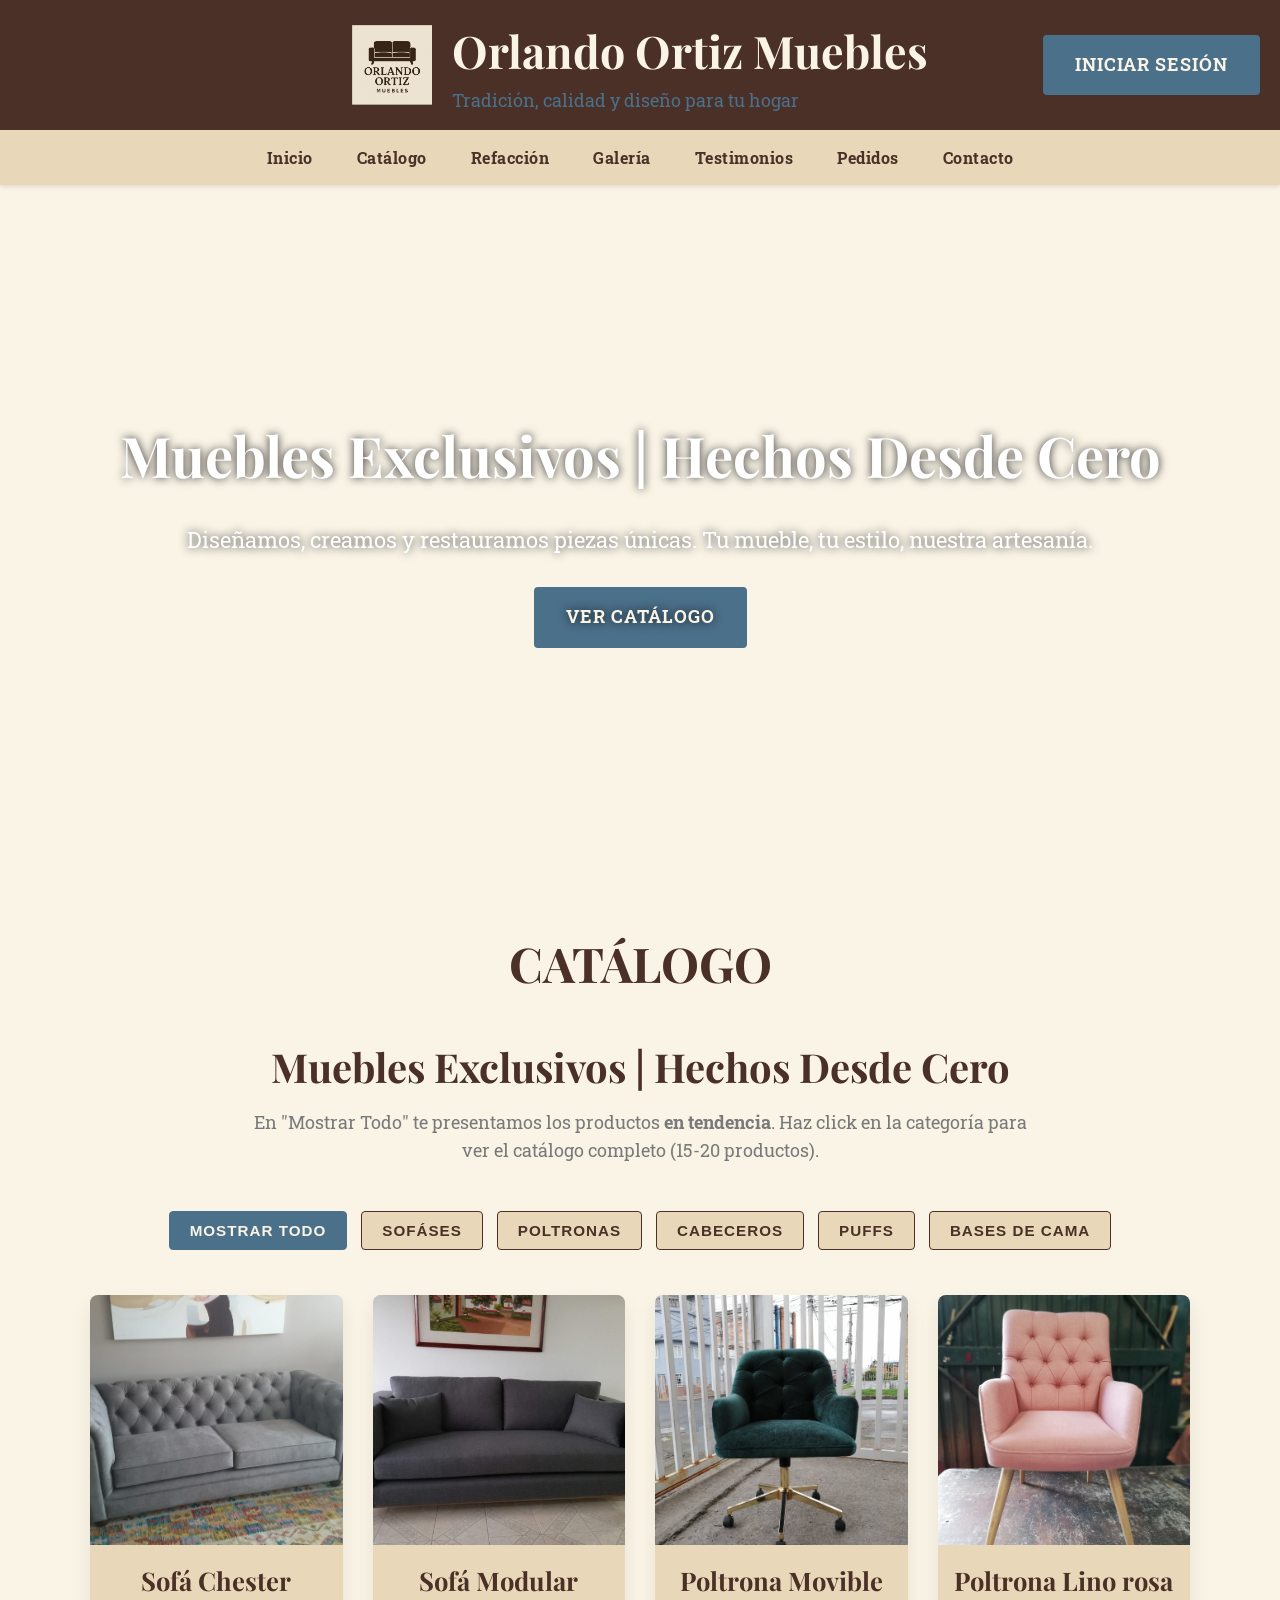
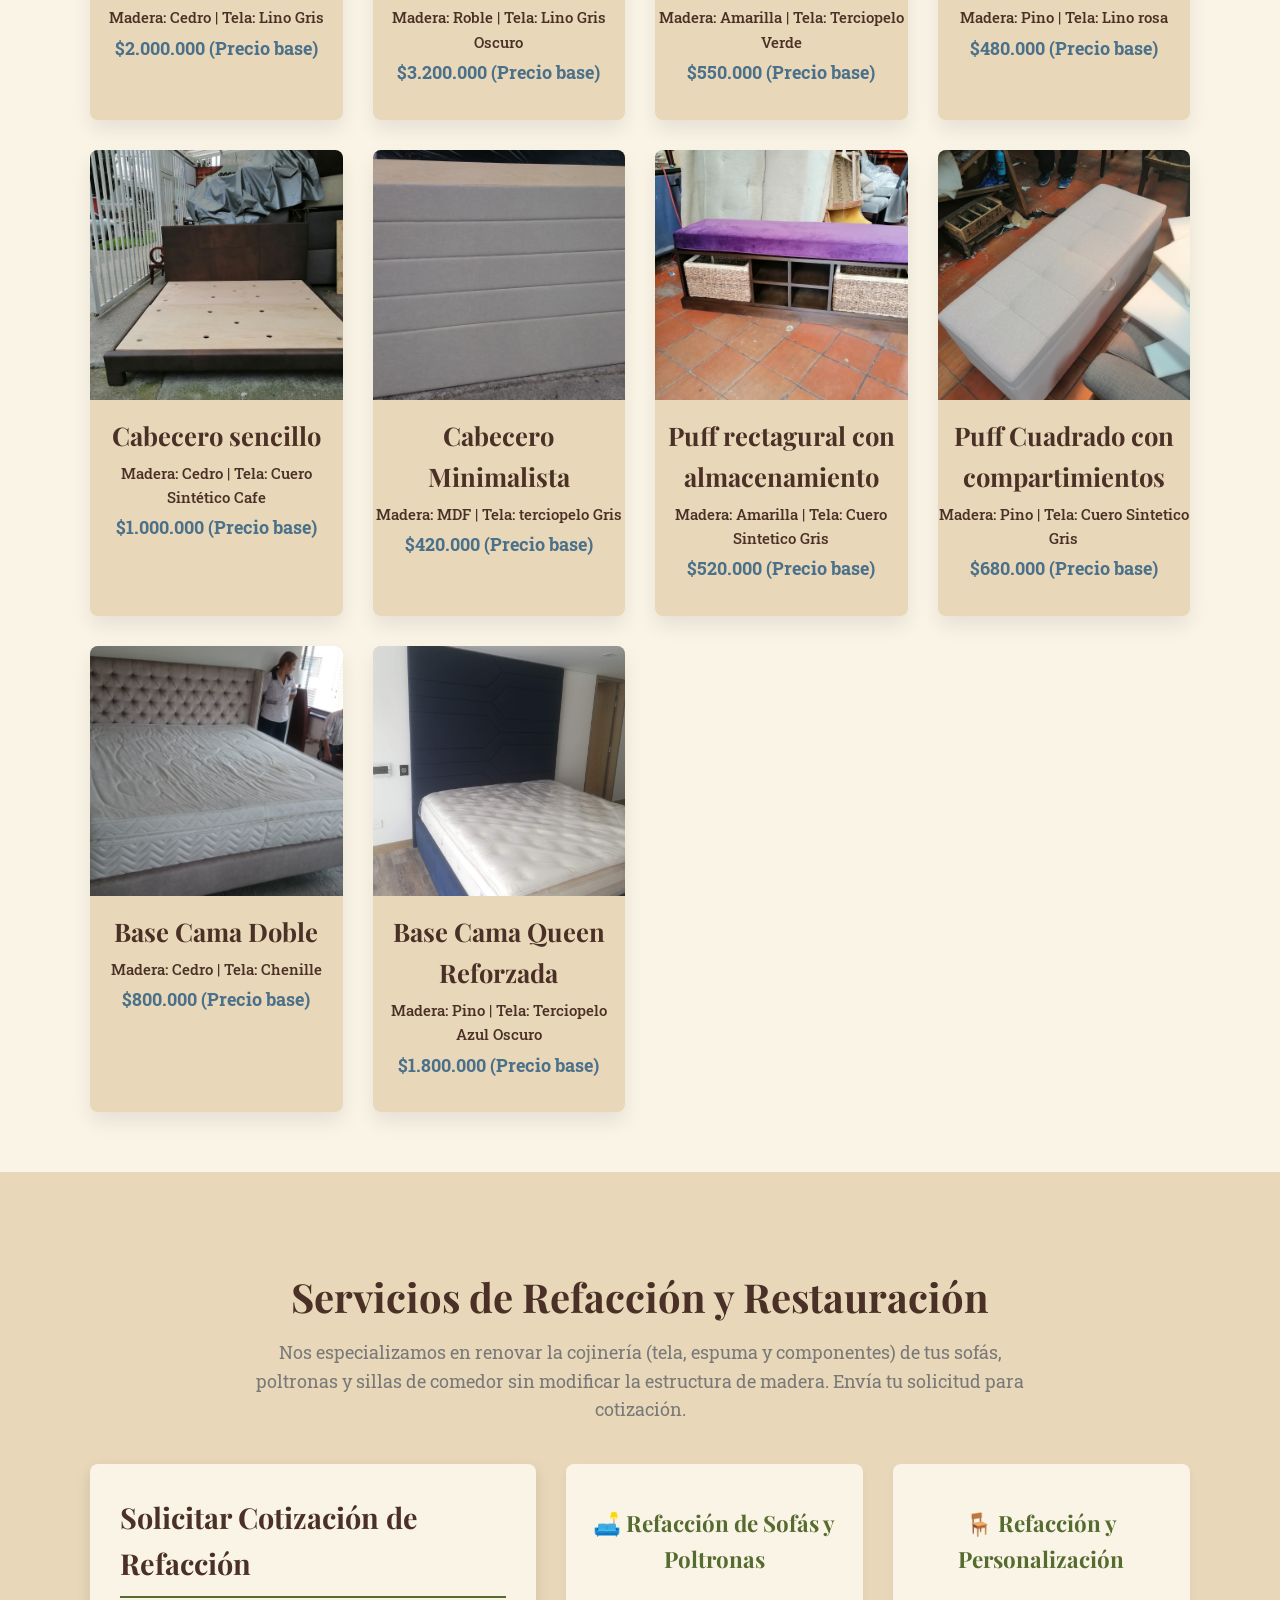
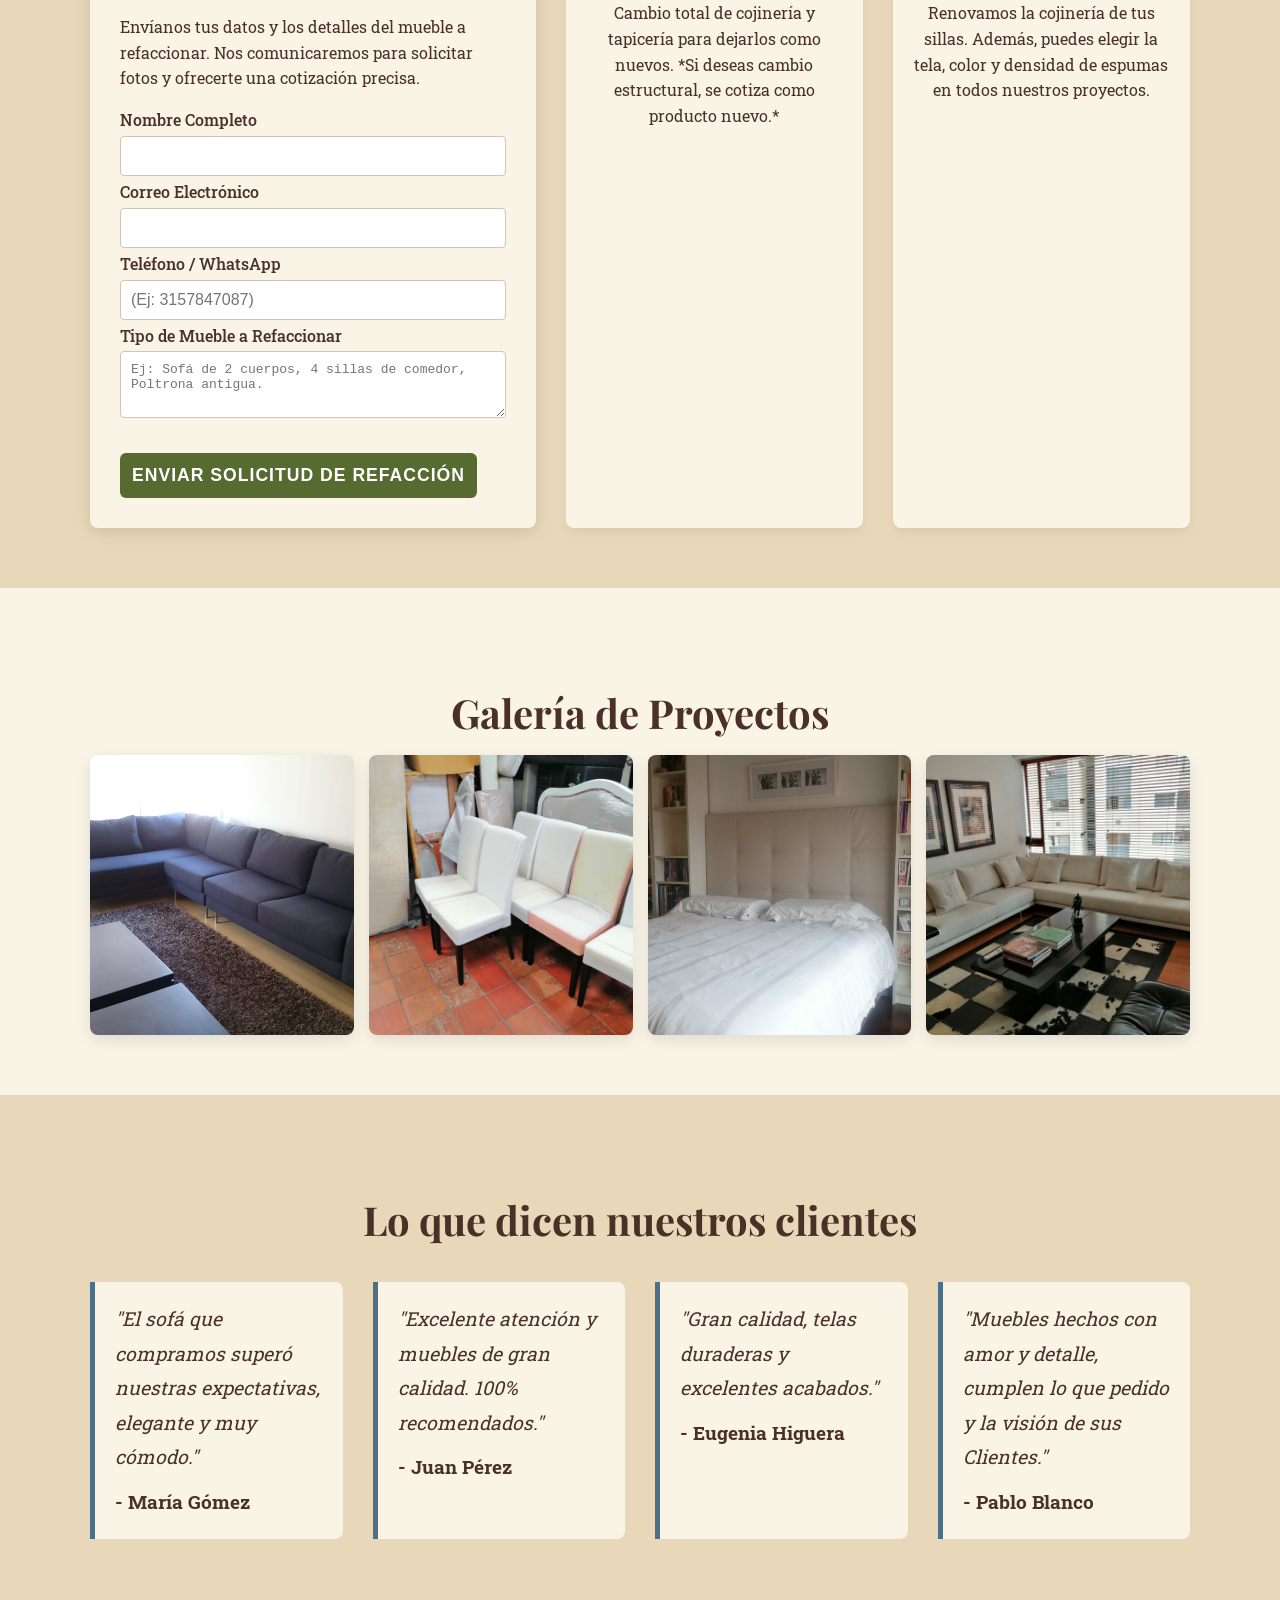
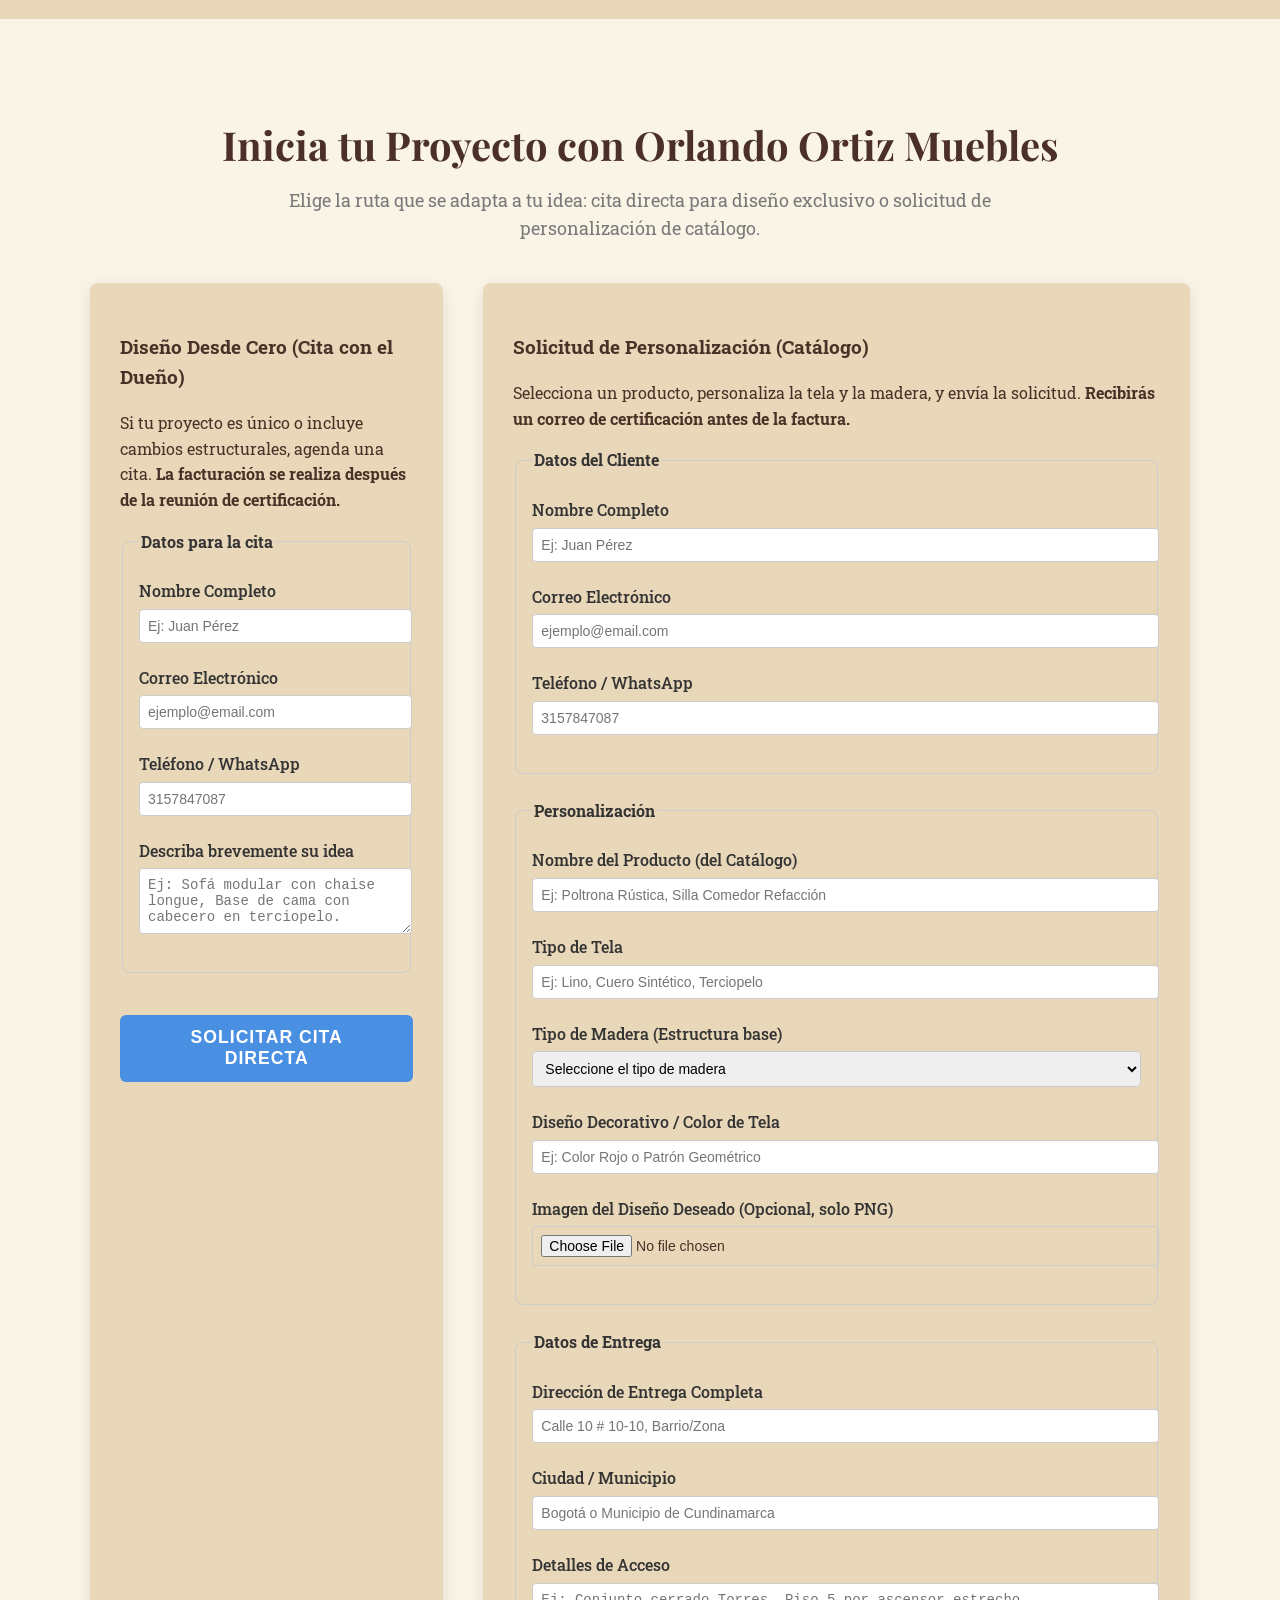
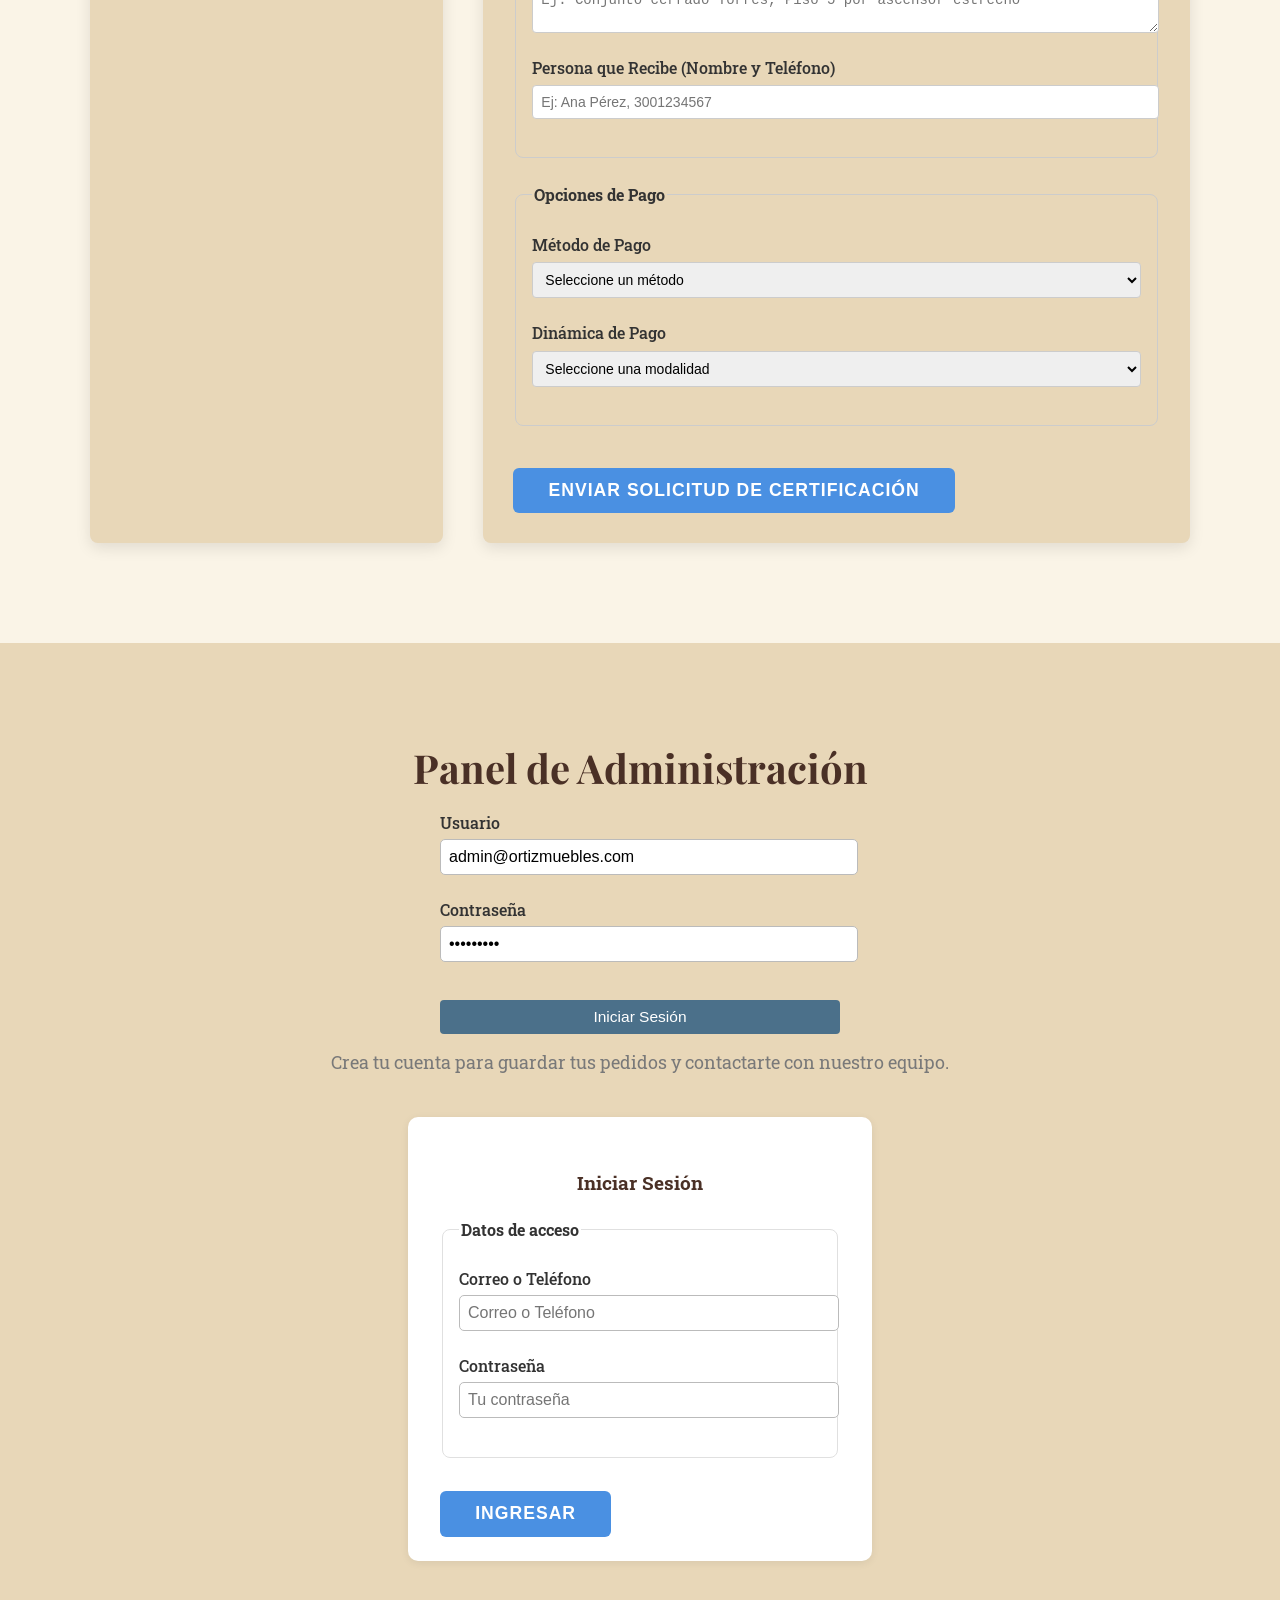
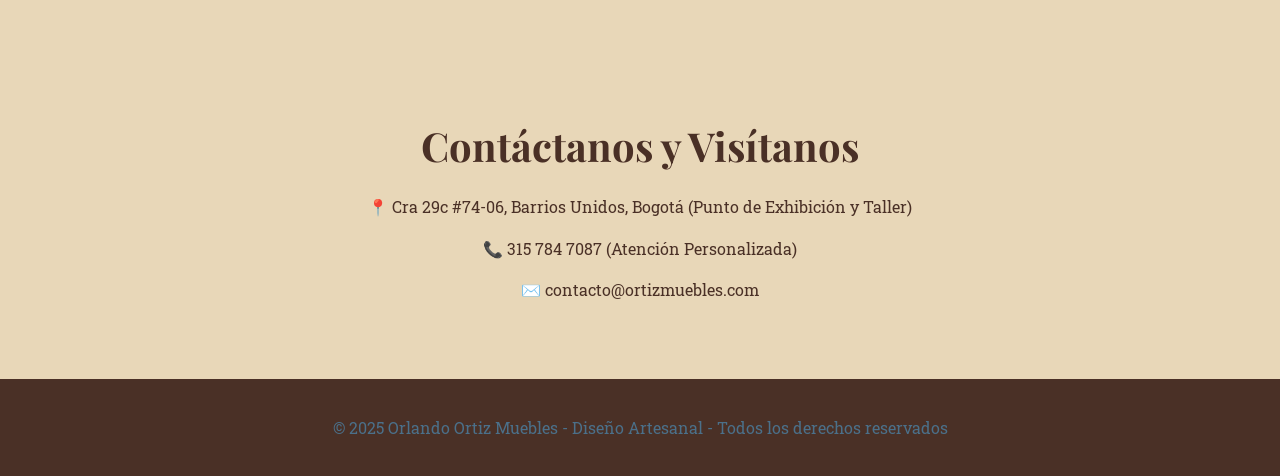
==== commit 00329eed: "Cambios y mas cambios y mas cambios" ====
--- a/index.html
+++ b/index.html
@@ -447,57 +447,125 @@
   <section id="admin" class="admin-section hidden-admin">
     <div class="container">
       <h2>Panel Administrativo</h2>
-      <p class="section-desc">Gestiona inventario y facturación desde aquí. Usa el backend local en <code>http://localhost:4000</code> por defecto o ajusta la constante <code>API_BASE</code> en <code>Func.js</code>.</p>
+      <p class="section-desc">Gestiona el inventario, facturación y pedidos desde un solo lugar.</p>
 
       <div class="admin-tabs">
         <button class="admin-tab active" data-tab="inventario">Inventario</button>
         <button class="admin-tab" data-tab="facturacion">Facturación</button>
+        <button class="admin-tab" data-tab="pedidos">Pedidos</button>
       </div>
 
-      <div class="admin-table-container">
-        <div id="inventario-panel" class="admin-panel">
-          <div style="display:flex;justify-content:space-between;align-items:center;margin-bottom:10px;">
-            <h3>Inventario</h3>
-            <div>
-              <button id="refresh-inventario" class="admin-action-btn">Refrescar</button>
-            </div>
-          </div>
-
-          <!-- Panel de control rápido -->
-          <div class="admin-quick-actions">
-            <button id="btn-nuevo-material" class="admin-action-btn">+ Nuevo Material</button>
-            <button id="btn-bajos-stock" class="admin-action-btn">Ver Bajos en Stock</button>
-            <input type="text" id="buscar-inventario" placeholder="Buscar en inventario..." class="admin-search">
-          </div>
-
-          <!-- Formulario de inventario (inicialmente oculto) -->
-          <div id="form-overlay" class="form-overlay" style="display:none;">
-            <form id="inventario-form" class="admin-form" style="background: white; padding: 2em; border-radius: 8px; box-shadow: 0 2px 10px rgba(0,0,0,0.1); max-width: 600px; margin: 2em auto;">
-              <h3 style="margin-top:0;">Nuevo Material</h3>
-              
-              <div class="form-row">
-                <div class="form-group">
-                  <label for="inv_nombre">Nombre *</label>
-                  <input type="text" id="inv_nombre" required>
-                </div>
-                
-                <div class="form-group">
-                  <label for="inv_categoria">Categoría *</label>
-                  <select id="inv_categoria" required>
-                    <option value="">Seleccionar</option>
-                    <option value="madera">Madera</option>
-                    <option value="tela">Tela</option>
-                    <option value="espuma">Espuma</option>
-                    <option value="herrajes">Herrajes</option>
-                    <option value="pintura">Pintura</option>
-                    <option value="producto">Producto Final</option>
-                  </select>
-                </div>
-              </div>
-
-              <div class="form-row">
-                <div class="form-group">
-                  <label for="inv_cantidad">Cantidad *</label>
+      <!-- Panel de Inventario -->
+      <div id="inventario-panel" class="admin-panel" style="display:block;">
+        <div class="admin-quick-actions">
+          <button id="btn-nuevo-material" class="admin-action-btn">+ Nuevo Material</button>
+          <button id="btn-bajos-stock" class="admin-action-btn">Ver Bajos en Stock</button>
+          <input type="text" id="buscar-inventario" placeholder="Buscar en inventario..." class="admin-search">
+        </div>
+
+        <div class="admin-table-container">
+          <table class="admin-table">
+            <thead>
+              <tr>
+                <th>Material</th>
+                <th>Categoría</th>
+                <th>Stock</th>
+                <th>Precio</th>
+                <th>Acciones</th>
+              </tr>
+            </thead>
+            <tbody id="inventario-table-body"></tbody>
+          </table>
+        </div>
+      </div>
+
+      <!-- Panel de Facturación -->
+      <div id="facturacion-panel" class="admin-panel" style="display:none;">
+        <div class="admin-quick-actions">
+          <button id="btn-nueva-factura" class="admin-action-btn">+ Nueva Factura</button>
+          <input type="date" id="fecha-factura" class="admin-date">
+          <select id="filtro-estado" class="admin-select">
+            <option value="">Todos los estados</option>
+            <option value="pendiente">Pendientes</option>
+            <option value="pagada">Pagadas</option>
+            <option value="cancelada">Canceladas</option>
+          </select>
+        </div>
+
+        <div class="admin-table-container">
+          <table class="admin-table">
+            <thead>
+              <tr>
+                <th>Factura #</th>
+                <th>Cliente</th>
+                <th>Fecha</th>
+                <th>Total</th>
+                <th>Estado</th>
+                <th>Acciones</th>
+              </tr>
+            </thead>
+            <tbody id="factura-table-body"></tbody>
+          </table>
+        </div>
+      </div>
+
+      <!-- Panel de Pedidos -->
+      <div id="pedidos-panel" class="admin-panel" style="display:none;">
+        <div class="admin-quick-actions">
+          <button id="btn-actualizar-pedidos" class="admin-action-btn">↻ Actualizar</button>
+          <select id="filtro-pedidos" class="admin-select">
+            <option value="">Todos los pedidos</option>
+            <option value="pendiente">Pendientes</option>
+            <option value="proceso">En Proceso</option>
+            <option value="completado">Completados</option>
+          </select>
+        </div>
+
+        <div class="admin-table-container">
+          <table class="admin-table">
+            <thead>
+              <tr>
+                <th>Pedido #</th>
+                <th>Cliente</th>
+                <th>Producto</th>
+                <th>Estado</th>
+                <th>Acciones</th>
+              </tr>
+            </thead>
+            <tbody id="pedidos-table-body"></tbody>
+          </table>
+        </div>
+      </div>
+    </div>
+
+    <!-- Formulario de Inventario (Modal) -->
+    <div id="form-overlay" class="form-overlay">
+      <form id="inventario-form" class="admin-form">
+        <h3>Nuevo Material</h3>
+        
+        <div class="form-row">
+          <div class="form-group">
+            <label for="inv_nombre">Nombre *</label>
+            <input type="text" id="inv_nombre" name="nombre" required>
+          </div>
+          
+          <div class="form-group">
+            <label for="inv_categoria">Categoría *</label>
+            <select id="inv_categoria" name="categoria" required>
+              <option value="">Seleccionar</option>
+              <option value="madera">Madera</option>
+              <option value="tela">Tela</option>
+              <option value="espuma">Espuma</option>
+              <option value="herrajes">Herrajes</option>
+              <option value="pintura">Pintura</option>
+              <option value="producto">Producto Final</option>
+            </select>
+          </div>
+        </div>
+
+        <div class="form-row">
+          <div class="form-group">
+            <label for="inv_cantidad">Cantidad *</label>
                   <input type="number" id="inv_cantidad" min="0" required>
                 </div>
 
@@ -717,15 +785,241 @@
       </div>
 
   <style>
-    .admin-tabs { margin: 2em 0 1em 0; }
-    .admin-tab { margin-right: 1em; background: #eee; color: #333; border: 1px solid #bbb; }
-    .admin-tab.active { background: #4a90e2; color: #fff; }
-    .admin-table-container { margin-top: 1em; }
-    table.admin-table { width: 100%; border-collapse: collapse; margin-bottom: 2em; }
-    table.admin-table th, table.admin-table td { border: 1px solid #ccc; padding: 0.5em; text-align: left; }
-    table.admin-table th { background: #f5f5f5; }
-    .admin-action-btn { background: #357ab8; color: #fff; border: none; border-radius: 4px; padding: 0.3em 1em; cursor: pointer; margin-right: 0.5em; }
-    .admin-action-btn.closed { background: #aaa; }
+    /* Estilos de pestañas admin */
+    .admin-tabs { 
+        margin: 2em 0 1em 0; 
+        display: flex;
+        gap: 0.5em;
+        flex-wrap: wrap;
+    }
+    
+    .admin-tab { 
+        background: #eee; 
+        color: #333; 
+        border: 1px solid #bbb;
+        padding: 0.8em 1.5em;
+        cursor: pointer;
+        border-radius: 4px;
+        font-weight: 500;
+        transition: all 0.2s;
+    }
+    
+    .admin-tab:hover {
+        background: #e0e0e0;
+    }
+    
+    .admin-tab.active { 
+        background: #4B708A; 
+        color: #fff;
+        border-color: #4B708A;
+    }
+
+    /* Estilos de tablas admin */
+    .admin-table-container { 
+        margin: 1em 0;
+        background: white;
+        border-radius: 8px;
+        box-shadow: 0 2px 4px rgba(0,0,0,0.1);
+        overflow-x: auto;
+    }
+
+    table.admin-table { 
+        width: 100%; 
+        border-collapse: collapse; 
+        font-size: 0.97em;
+    }
+
+    table.admin-table th, 
+    table.admin-table td { 
+        border: 1px solid #eee; 
+        padding: 0.8em; 
+        text-align: left;
+    }
+
+    table.admin-table th { 
+        background: #f8f9fa;
+        font-size: 0.9em;
+        text-transform: uppercase;
+        letter-spacing: 0.5px;
+    }
+
+    table.admin-table tr:hover {
+        background-color: #f5f5f5;
+    }
+
+    /* Controles y acciones */
+    .admin-action-btn { 
+        background: #4B708A; 
+        color: #fff; 
+        border: none; 
+        border-radius: 4px; 
+        padding: 0.5em 1em; 
+        cursor: pointer; 
+        margin-right: 0.5em; 
+        font-size: 0.97em;
+        transition: all 0.2s;
+    }
+
+    .admin-action-btn:hover {
+        background: #3c5a6f;
+    }
+
+    .admin-action-btn.closed { 
+        background: #aaa;
+    }
+
+    .admin-quick-actions {
+        display: flex;
+        gap: 1em;
+        align-items: center;
+        margin-bottom: 1em;
+        flex-wrap: wrap;
+    }
+
+    .admin-search {
+        flex: 1;
+        min-width: 200px;
+        padding: 0.5em;
+        border: 1px solid #ddd;
+        border-radius: 4px;
+        font-size: 0.95em;
+    }
+
+    .admin-select {
+        padding: 0.5em;
+        border: 1px solid #ddd;
+        border-radius: 4px;
+        font-size: 0.95em;
+        background: white;
+    }
+
+    .admin-date {
+        padding: 0.5em;
+        border: 1px solid #ddd;
+        border-radius: 4px;
+        font-size: 0.95em;
+    }
+
+    /* Estado de facturas */
+    .badge {
+        padding: 0.3em 0.6em;
+        border-radius: 3px;
+        font-size: 0.85em;
+        font-weight: 500;
+    }
+
+    .badge.pendiente {
+        background: #ffeeba;
+        color: #856404;
+    }
+
+    .badge.pagada {
+        background: #d4edda;
+        color: #155724;
+    }
+
+    .badge.cancelada {
+        background: #f8d7da;
+        color: #721c24;
+    }
+
+    /* Formularios flotantes */
+    .form-overlay {
+        position: fixed;
+        top: 0;
+        left: 0;
+        right: 0;
+        bottom: 0;
+        background: rgba(0,0,0,0.5);
+        display: none;
+        align-items: center;
+        justify-content: center;
+        z-index: 1000;
+        padding: 20px;
+    }
+
+    .admin-form {
+        background: white;
+        padding: 2em;
+        border-radius: 8px;
+        width: 100%;
+        max-width: 600px;
+        max-height: 90vh;
+        overflow-y: auto;
+    }
+
+    .form-row {
+        display: grid;
+        grid-template-columns: repeat(auto-fit, minmax(200px, 1fr));
+        gap: 1em;
+        margin-bottom: 1em;
+    }
+
+    .factura-items {
+        margin: 1em 0;
+        padding: 1em;
+        background: #f8f9fa;
+        border-radius: 4px;
+        border: 1px solid #eee;
+    }
+
+    .factura-item-row {
+        display: grid;
+        grid-template-columns: 2fr 100px 120px 120px 40px;
+        gap: 10px;
+        align-items: center;
+        margin-bottom: 10px;
+    }
+
+    .remove-item {
+        background: #dc3545;
+        color: white;
+        border: none;
+        border-radius: 50%;
+        width: 25px;
+        height: 25px;
+        line-height: 25px;
+        text-align: center;
+        cursor: pointer;
+        padding: 0;
+    }
+
+    .factura-summary {
+        background: #f8f9fa;
+        padding: 1em;
+        border-radius: 4px;
+        margin-top: 1em;
+    }
+
+    .summary-row {
+        display: flex;
+        justify-content: space-between;
+        padding: 0.5em 0;
+    }
+
+    .summary-row.total {
+        border-top: 2px solid #ddd;
+        margin-top: 0.5em;
+        padding-top: 0.5em;
+        font-weight: bold;
+        font-size: 1.1em;
+    }
+
+    @media (max-width: 768px) {
+        .admin-quick-actions {
+            flex-direction: column;
+            align-items: stretch;
+        }
+
+        .factura-item-row {
+            grid-template-columns: 1fr;
+            gap: 5px;
+            padding: 10px;
+            border: 1px solid #eee;
+            border-radius: 4px;
+            margin-bottom: 15px;
+        }
+    }
   </style>
   </section>
 
@@ -785,19 +1079,11 @@
     }
   </style>
 
+  <script src="admin.js"></script>
   <script>
-  // --- LOGIN Y PORTAL ADMIN ---
-  const ADMIN_USER = 'admin@ortizmuebles.com';
-  const ADMIN_PASS = 'admin2025';
-  let adminLogged = false;
-
-  function showAdminPortal() {
-    document.getElementById('login-card').style.display = 'none';
-    document.getElementById('admin-portal').style.display = 'block';
-    adminLogged = true;
-    loadAdminTab('refaccion');
-  }
-  function hideAdminPortal() {
+    // Constantes de autenticación
+    const ADMIN_USER = 'admin@ortizmuebles.com';
+    const ADMIN_PASS = 'admin2025';
     document.getElementById('login-card').style.display = '';
     document.getElementById('admin-portal').style.display = 'none';
     adminLogged = false;
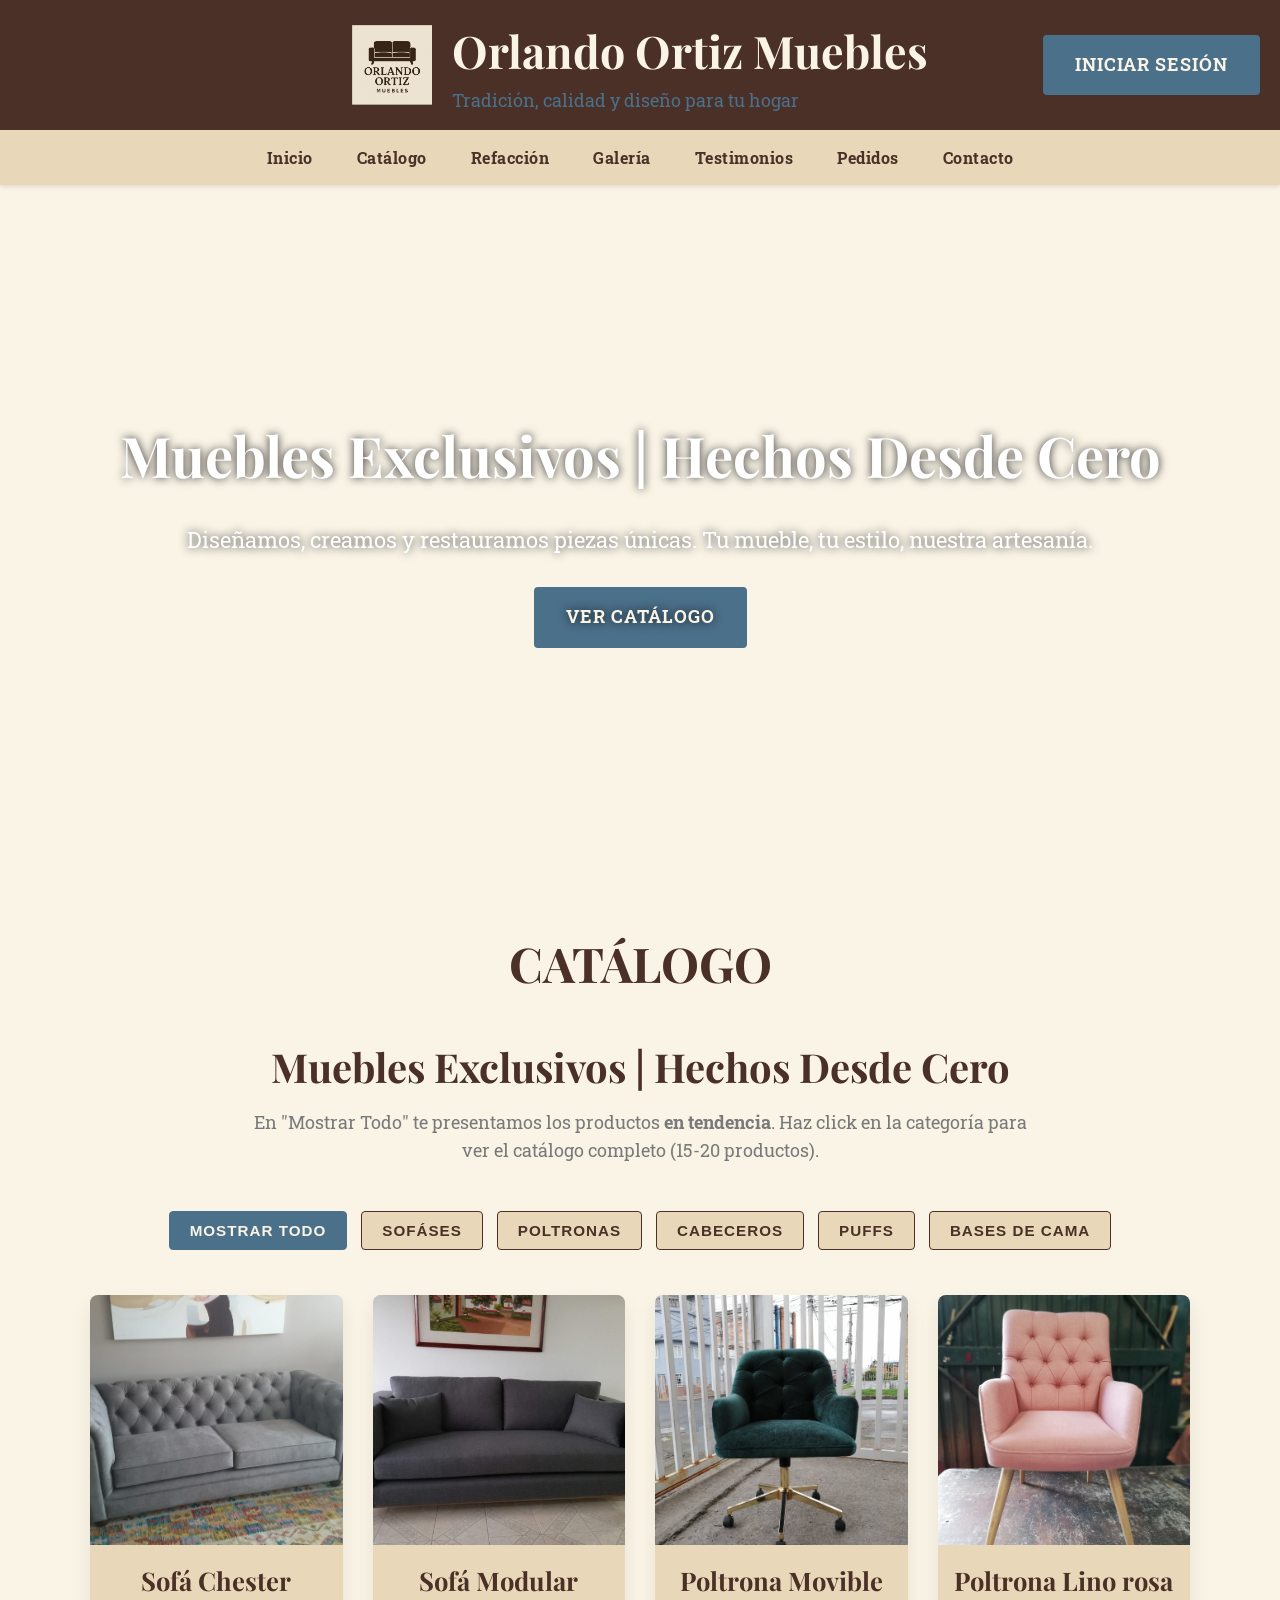
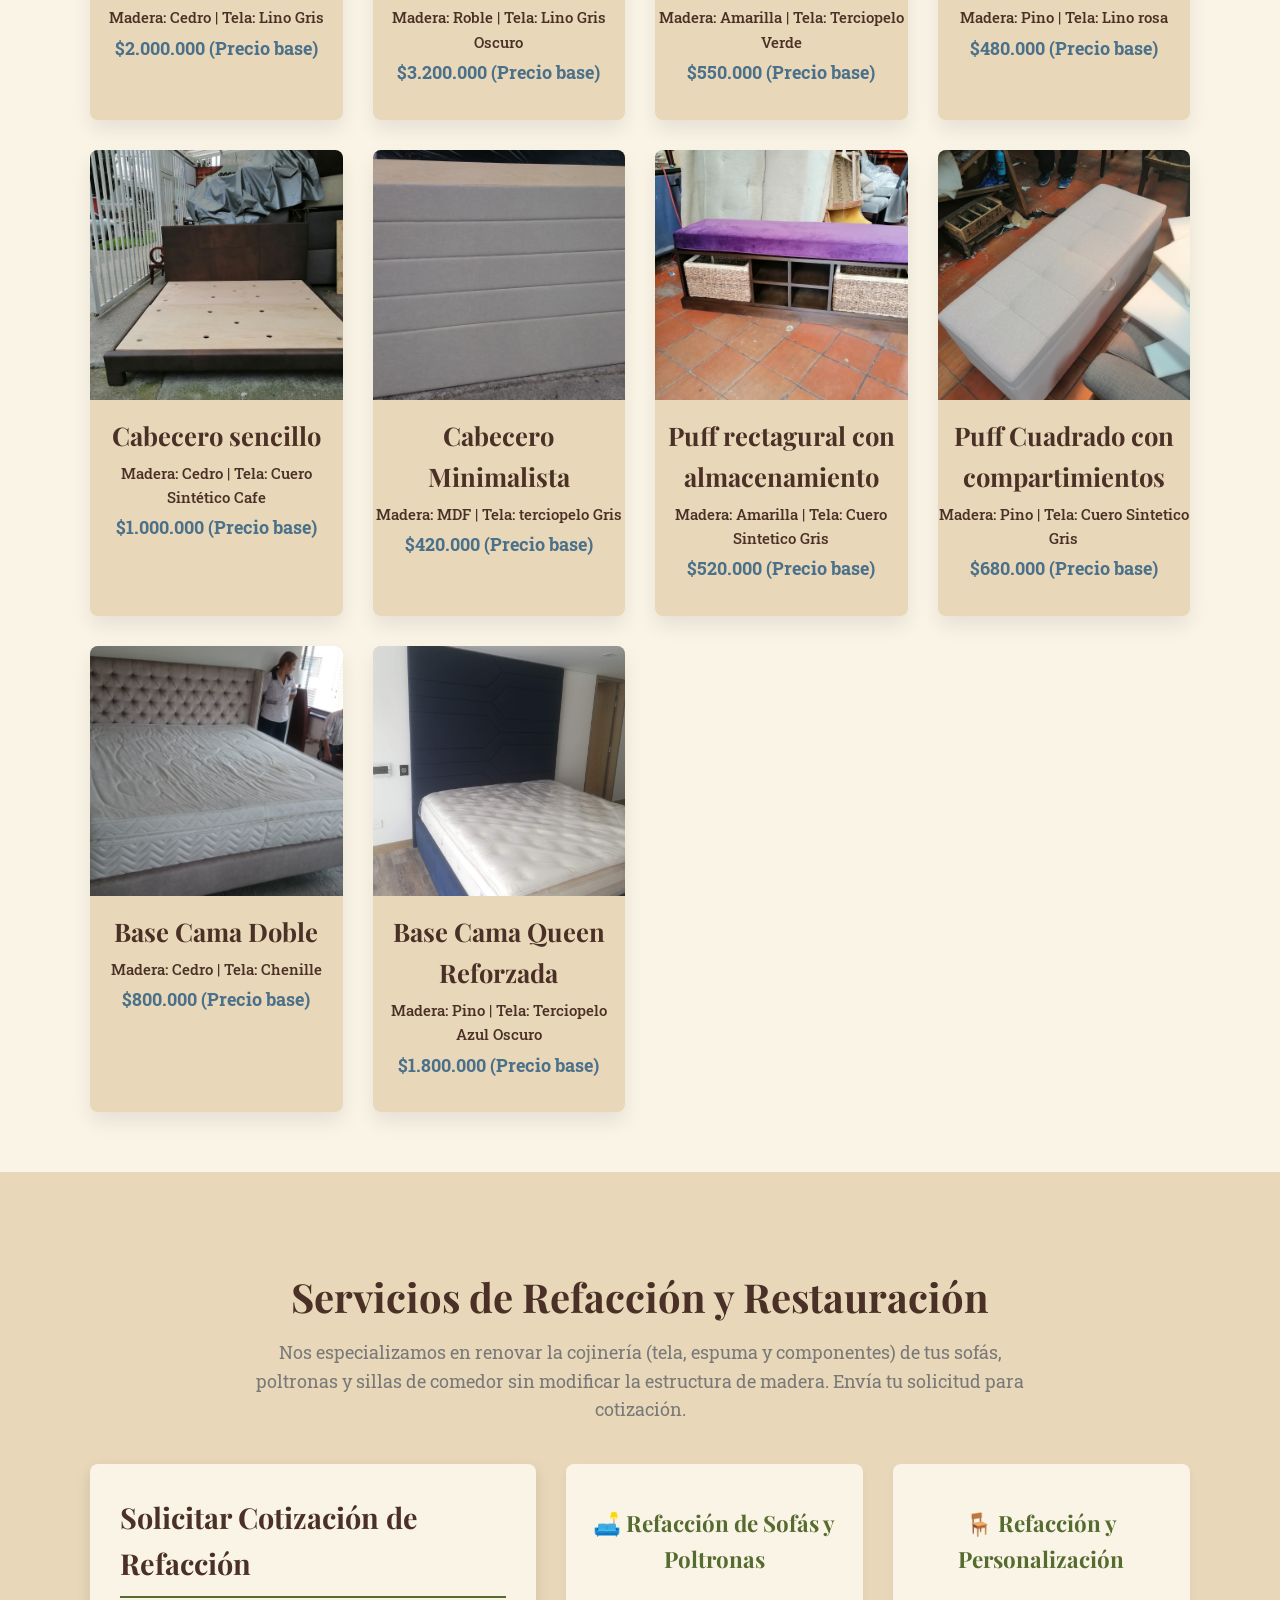
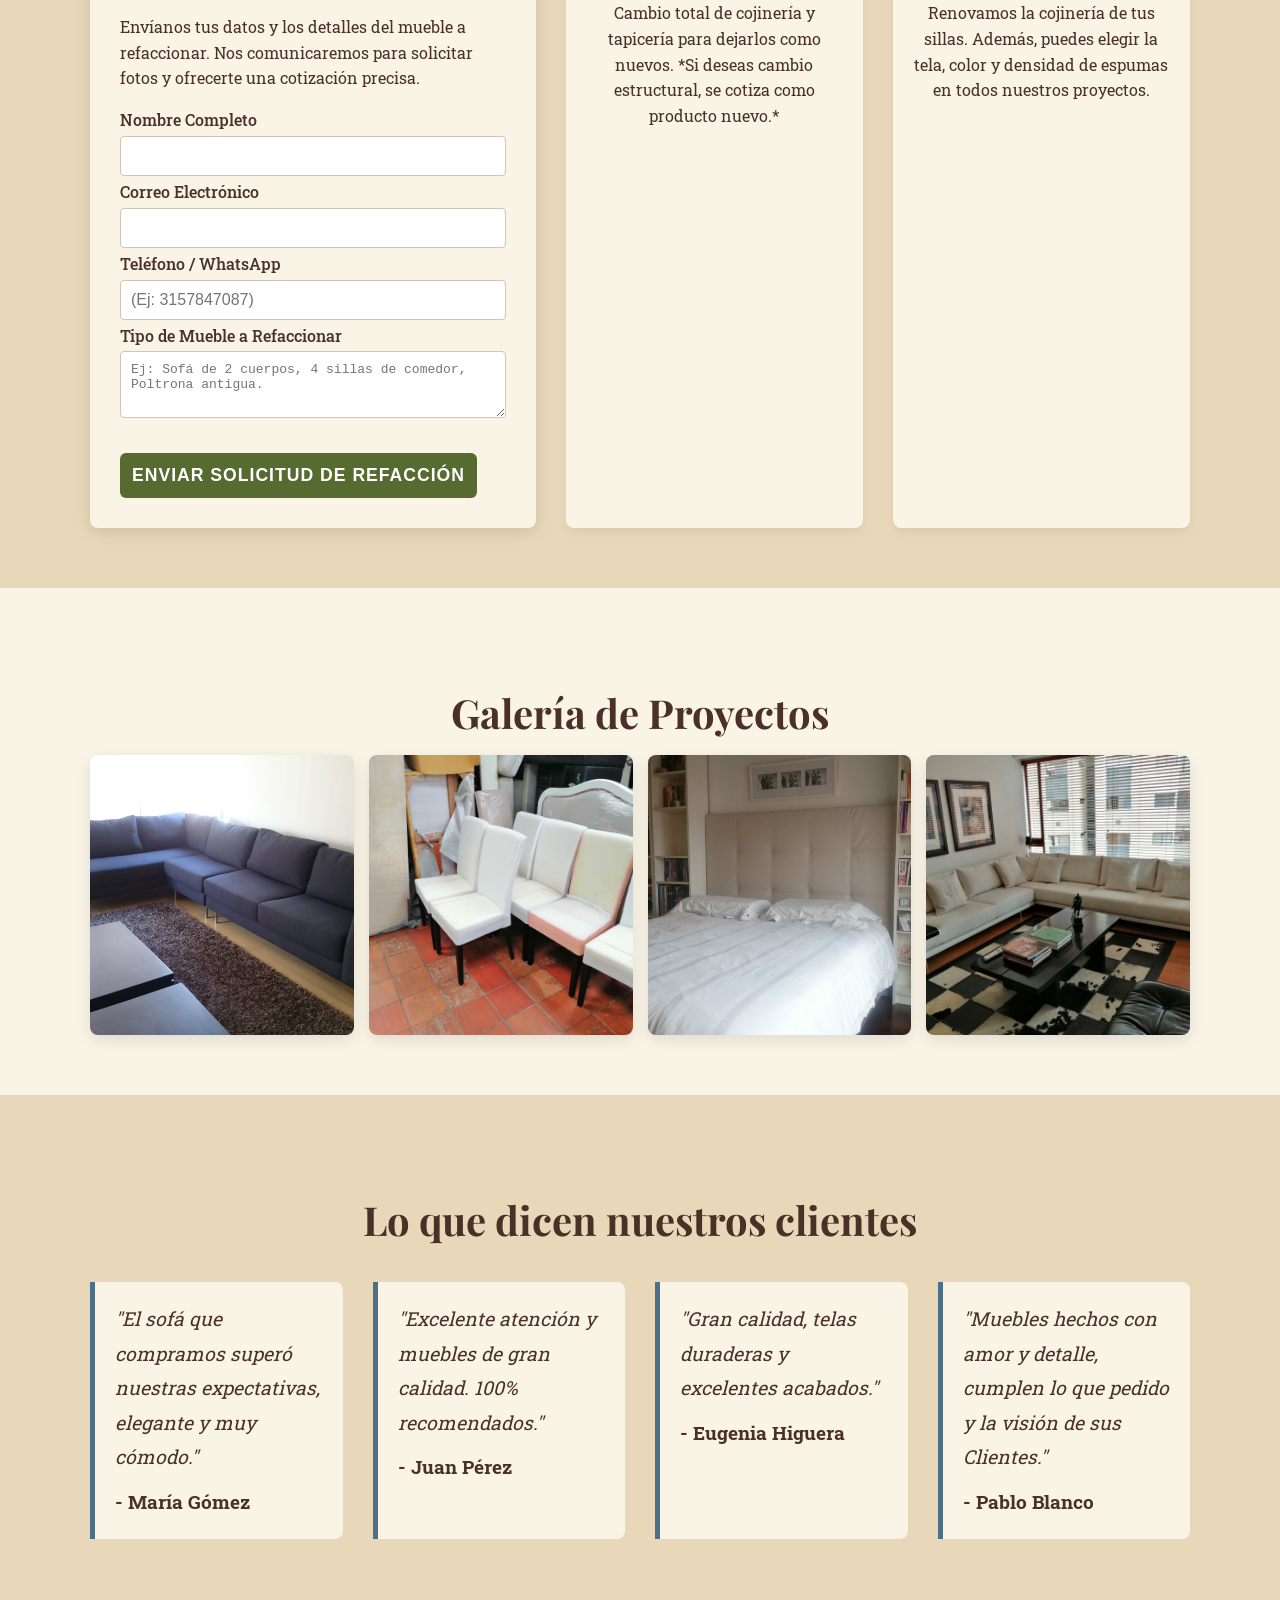
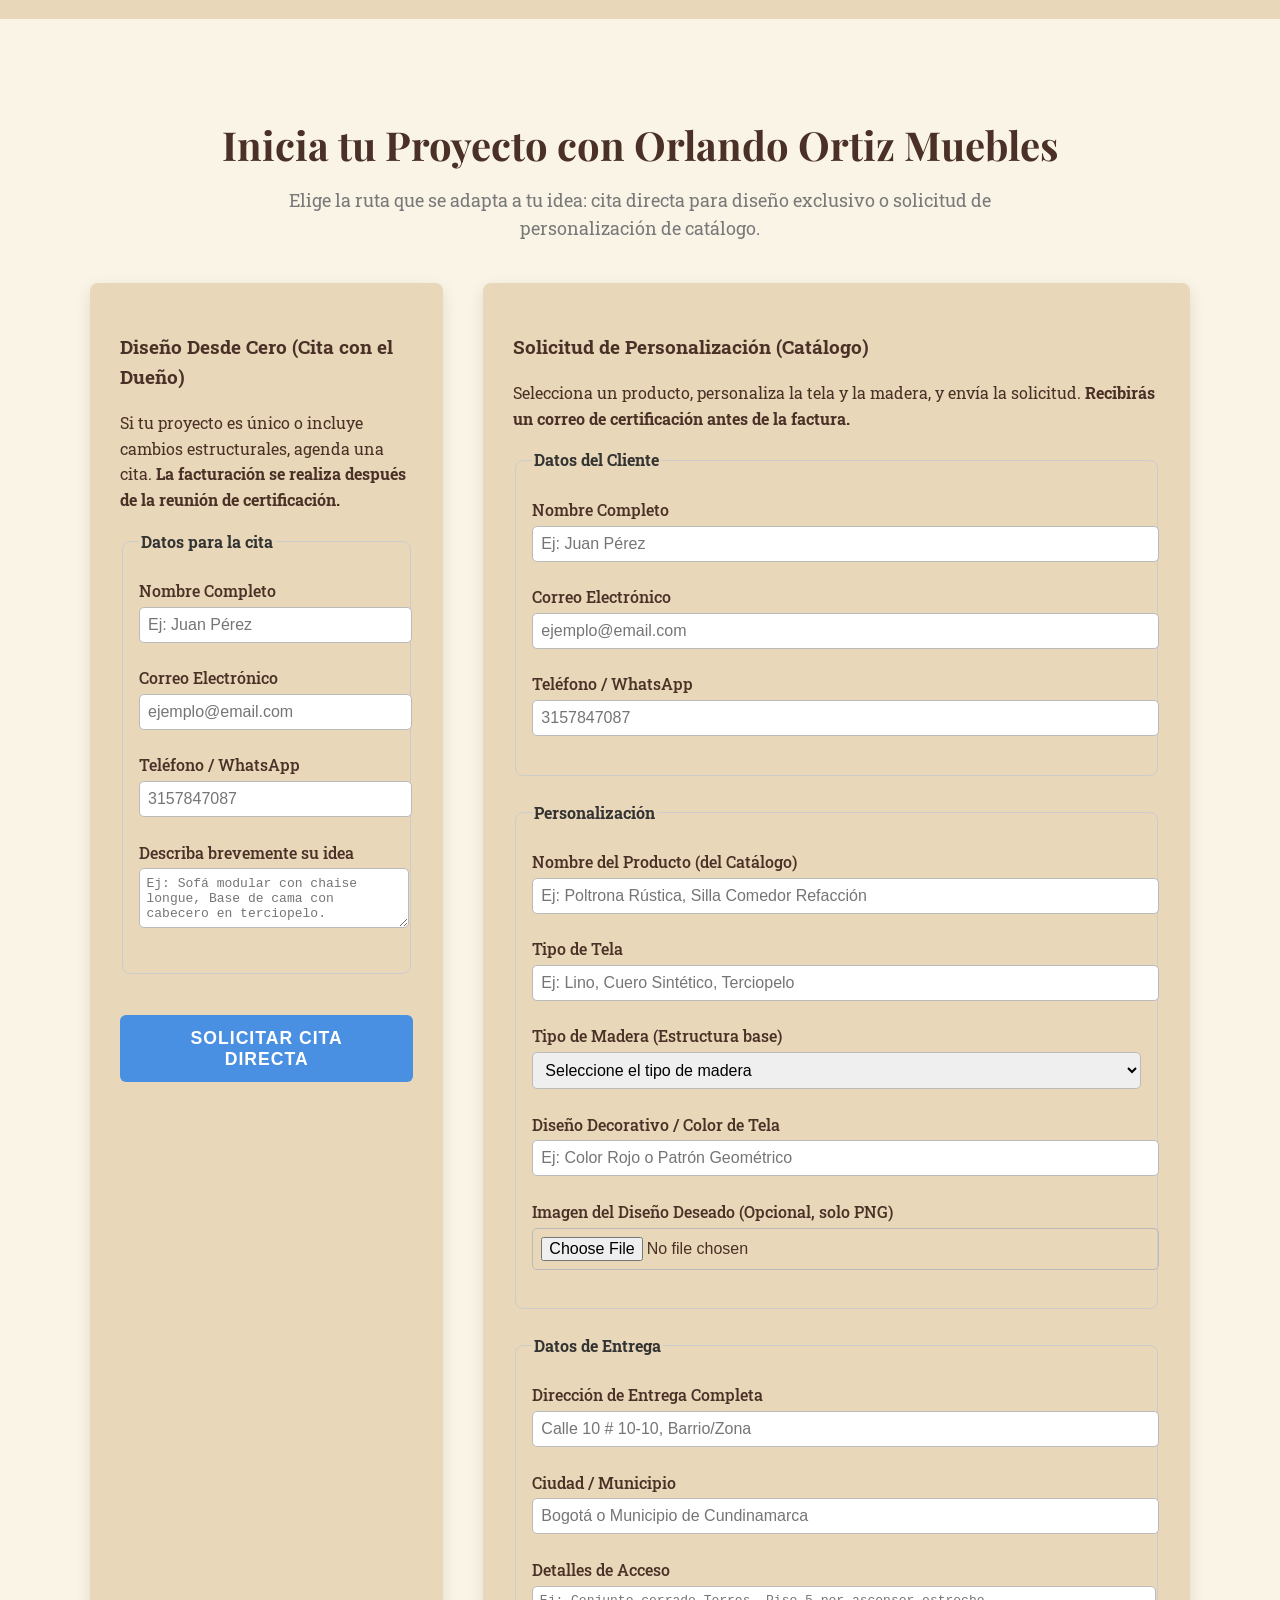
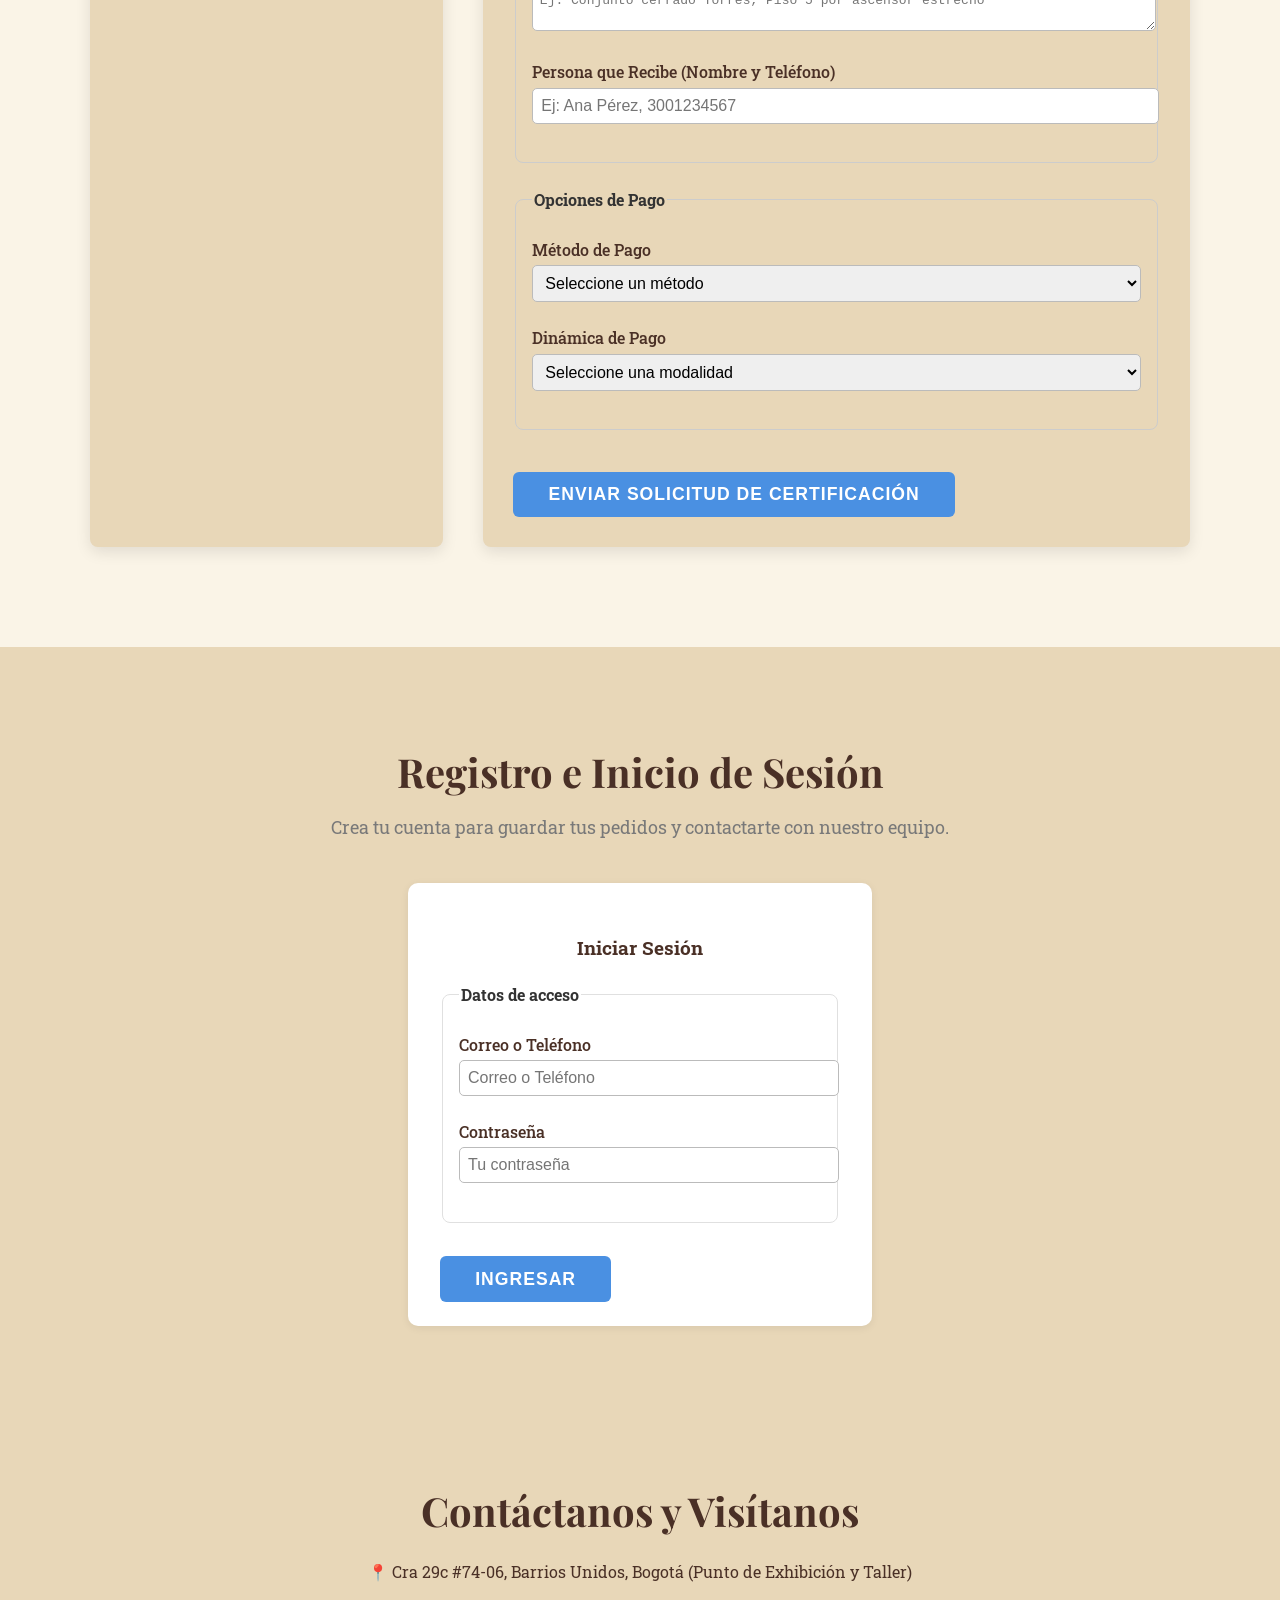
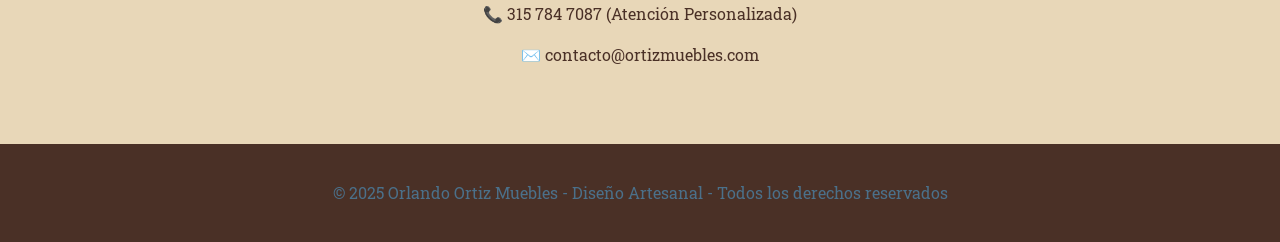
==== commit de5d43d6: "Cambios y mas cambios y mas cambios" ====
--- a/index.html
+++ b/index.html
@@ -12,54 +12,6 @@
     table.admin-table th { background: #f5f5f5; font-size: 1em; }
     .admin-action-btn { background: #357ab8; color: #fff; border: none; border-radius: 4px; padding: 0.3em 1em; cursor: pointer; margin-right: 0.5em; font-size: 0.97em; }
     .admin-action-btn.closed { background: #aaa; }
-
-    /* Estilos para formularios admin */
-    .admin-form { background: #fff; padding: 20px; border-radius: 8px; box-shadow: 0 2px 4px rgba(0,0,0,0.1); margin-bottom: 20px; }
-    .form-grid { display: grid; grid-template-columns: repeat(auto-fit, minmax(200px, 1fr)); gap: 15px; margin-bottom: 20px; }
-    .form-group { display: flex; flex-direction: column; }
-    .form-group label { font-weight: 500; margin-bottom: 5px; color: #333; }
-    .form-group input, .form-group select, .form-group textarea { 
-      padding: 8px; 
-      border: 1px solid #ccc; 
-      border-radius: 4px;
-      font-size: 14px;
-    }
-    .form-group small { font-size: 12px; color: #666; margin-top: 4px; }
-    .form-actions { display: flex; gap: 10px; justify-content: flex-end; }
-    
-    /* Estilos para items de factura */
-    .items-section { margin: 20px 0; padding: 15px; background: #f9f9f9; border-radius: 4px; }
-    .factura-item { 
-      display: grid; 
-      grid-template-columns: 2fr 100px 120px 120px 40px; 
-      gap: 10px; 
-      align-items: center;
-      margin-bottom: 10px;
-      padding: 10px;
-      background: #fff;
-      border: 1px solid #eee;
-      border-radius: 4px;
-    }
-    .remove-item-btn { padding: 0 !important; width: 30px; height: 30px; line-height: 30px; text-align: center; }
-    .factura-summary { 
-      margin: 20px 0;
-      padding: 15px;
-      background: #f5f5f5;
-      border-radius: 4px;
-    }
-    .summary-item { 
-      display: flex; 
-      justify-content: space-between; 
-      padding: 5px 0;
-      font-size: 15px;
-    }
-    .summary-item.total { 
-      border-top: 2px solid #ddd; 
-      margin-top: 10px;
-      padding-top: 10px;
-      font-weight: bold;
-      font-size: 18px;
-    }
     .admin-contact-btn {
       margin-left: 0.3em;
       font-size: 1.15em;
@@ -123,7 +75,6 @@
       <a href="#testimonios">Testimonios</a>
       <a href="#pedidos">Pedidos</a>
       <a href="#contacto">Contacto</a>
-      <a href="#admin" class="admin-link hidden-admin">Admin</a>
     </div>
   </nav>
 
@@ -444,309 +395,9 @@
     </div>
   </section>
 
-  <section id="admin" class="admin-section hidden-admin">
-    <div class="container">
-      <h2>Panel Administrativo</h2>
-      <p class="section-desc">Gestiona el inventario, facturación y pedidos desde un solo lugar.</p>
-
-      <div class="admin-tabs">
-        <button class="admin-tab active" data-tab="inventario">Inventario</button>
-        <button class="admin-tab" data-tab="facturacion">Facturación</button>
-        <button class="admin-tab" data-tab="pedidos">Pedidos</button>
-      </div>
-
-      <!-- Panel de Inventario -->
-      <div id="inventario-panel" class="admin-panel" style="display:block;">
-        <div class="admin-quick-actions">
-          <button id="btn-nuevo-material" class="admin-action-btn">+ Nuevo Material</button>
-          <button id="btn-bajos-stock" class="admin-action-btn">Ver Bajos en Stock</button>
-          <input type="text" id="buscar-inventario" placeholder="Buscar en inventario..." class="admin-search">
-        </div>
-
-        <div class="admin-table-container">
-          <table class="admin-table">
-            <thead>
-              <tr>
-                <th>Material</th>
-                <th>Categoría</th>
-                <th>Stock</th>
-                <th>Precio</th>
-                <th>Acciones</th>
-              </tr>
-            </thead>
-            <tbody id="inventario-table-body"></tbody>
-          </table>
-        </div>
-      </div>
-
-      <!-- Panel de Facturación -->
-      <div id="facturacion-panel" class="admin-panel" style="display:none;">
-        <div class="admin-quick-actions">
-          <button id="btn-nueva-factura" class="admin-action-btn">+ Nueva Factura</button>
-          <input type="date" id="fecha-factura" class="admin-date">
-          <select id="filtro-estado" class="admin-select">
-            <option value="">Todos los estados</option>
-            <option value="pendiente">Pendientes</option>
-            <option value="pagada">Pagadas</option>
-            <option value="cancelada">Canceladas</option>
-          </select>
-        </div>
-
-        <div class="admin-table-container">
-          <table class="admin-table">
-            <thead>
-              <tr>
-                <th>Factura #</th>
-                <th>Cliente</th>
-                <th>Fecha</th>
-                <th>Total</th>
-                <th>Estado</th>
-                <th>Acciones</th>
-              </tr>
-            </thead>
-            <tbody id="factura-table-body"></tbody>
-          </table>
-        </div>
-      </div>
-
-      <!-- Panel de Pedidos -->
-      <div id="pedidos-panel" class="admin-panel" style="display:none;">
-        <div class="admin-quick-actions">
-          <button id="btn-actualizar-pedidos" class="admin-action-btn">↻ Actualizar</button>
-          <select id="filtro-pedidos" class="admin-select">
-            <option value="">Todos los pedidos</option>
-            <option value="pendiente">Pendientes</option>
-            <option value="proceso">En Proceso</option>
-            <option value="completado">Completados</option>
-          </select>
-        </div>
-
-        <div class="admin-table-container">
-          <table class="admin-table">
-            <thead>
-              <tr>
-                <th>Pedido #</th>
-                <th>Cliente</th>
-                <th>Producto</th>
-                <th>Estado</th>
-                <th>Acciones</th>
-              </tr>
-            </thead>
-            <tbody id="pedidos-table-body"></tbody>
-          </table>
-        </div>
-      </div>
-    </div>
-
-    <!-- Formulario de Inventario (Modal) -->
-    <div id="form-overlay" class="form-overlay">
-      <form id="inventario-form" class="admin-form">
-        <h3>Nuevo Material</h3>
-        
-        <div class="form-row">
-          <div class="form-group">
-            <label for="inv_nombre">Nombre *</label>
-            <input type="text" id="inv_nombre" name="nombre" required>
-          </div>
-          
-          <div class="form-group">
-            <label for="inv_categoria">Categoría *</label>
-            <select id="inv_categoria" name="categoria" required>
-              <option value="">Seleccionar</option>
-              <option value="madera">Madera</option>
-              <option value="tela">Tela</option>
-              <option value="espuma">Espuma</option>
-              <option value="herrajes">Herrajes</option>
-              <option value="pintura">Pintura</option>
-              <option value="producto">Producto Final</option>
-            </select>
-          </div>
-        </div>
-
-        <div class="form-row">
-          <div class="form-group">
-            <label for="inv_cantidad">Cantidad *</label>
-                  <input type="number" id="inv_cantidad" min="0" required>
-                </div>
-
-                <div class="form-group">
-                  <label for="inv_precio">Precio (COP) *</label>
-                  <input type="number" id="inv_precio" min="0" step="1000" required>
-                </div>
-
-                <div class="form-group">
-                  <label for="inv_punto_reorden">Punto Reorden</label>
-                  <input type="number" id="inv_punto_reorden" min="0" value="5">
-                </div>
-              </div>
-
-              <div class="form-row">
-                <div class="form-group" style="grid-column: 1/-1;">
-                  <label for="inv_descripcion">Descripción</label>
-                  <textarea id="inv_descripcion" rows="2"></textarea>
-                </div>
-              </div>
-
-              <div class="form-actions" style="margin-top:1em;">
-                <button type="button" class="admin-action-btn" style="background:#666;" onclick="document.getElementById('form-overlay').style.display='none'">Cancelar</button>
-                <button type="submit" class="admin-action-btn">Guardar Material</button>
-              </div>
-            </form>
-          </div>
-
-          <!-- Tabla de inventario -->
-          <div class="table-container" style="margin-top:1em;">
-
-          <table class="admin-table" id="inventory-table">
-            <thead>
-              <tr><th>Nombre</th><th>Categoría</th><th>Cantidad</th><th>Punto Reorden</th><th>Precio</th><th>Acciones</th></tr>
-            </thead>
-            <tbody></tbody>
-          </table>
-        </div>
-
-        <div id="facturacion-panel" class="admin-panel" style="display:none;">
-          <!-- Panel de control de facturas -->
-          <div class="admin-quick-actions">
-            <button id="btn-nueva-factura" class="admin-action-btn">+ Nueva Factura</button>
-            <div class="date-filters">
-              <input type="date" id="fecha-desde" class="admin-date">
-              <input type="date" id="fecha-hasta" class="admin-date">
-              <button id="btn-filtrar-fechas" class="admin-action-btn">Filtrar</button>
-            </div>
-            <select id="filtro-estado" class="admin-select">
-              <option value="">Todos los estados</option>
-              <option value="pendiente">Pendiente</option>
-              <option value="pagada">Pagada</option>
-              <option value="cancelada">Cancelada</option>
-            </select>
-          </div>
-
-          <!-- Formulario de factura (inicialmente oculto) -->
-          <div id="factura-form-overlay" class="form-overlay" style="display:none;">
-            <form id="factura-form" class="admin-form" style="background: white; padding: 2em; border-radius: 8px; box-shadow: 0 2px 10px rgba(0,0,0,0.1); max-width: 800px; margin: 2em auto;">
-              <h3 style="margin-top:0;">Nueva Factura</h3>
-              
-              <!-- Datos del cliente -->
-              <div class="form-section">
-                <h4>Datos del Cliente</h4>
-                <div class="form-row">
-                  <div class="form-group">
-                    <label for="fac_cliente">Nombre *</label>
-                    <input type="text" id="fac_cliente" required>
-                  </div>
-                  <div class="form-group">
-                    <label for="fac_documento">Documento</label>
-                    <input type="text" id="fac_documento">
-                  </div>
-                </div>
-                <div class="form-row">
-                  <div class="form-group">
-                    <label for="fac_telefono">Teléfono</label>
-                    <input type="tel" id="fac_telefono">
-                  </div>
-                  <div class="form-group">
-                    <label for="fac_email">Email</label>
-                    <input type="email" id="fac_email">
-                  </div>
-                </div>
-                <div class="form-group">
-                  <label for="fac_direccion">Dirección</label>
-                  <input type="text" id="fac_direccion">
-                </div>
-              </div>
-
-              <!-- Items de la factura -->
-              <div class="form-section">
-                <h4>Items</h4>
-                <div id="items-container">
-                  <!-- Items se añaden dinámicamente -->
-                </div>
-                <button type="button" id="add-item-btn" class="admin-action-btn" style="margin-top:1em;">+ Agregar Item</button>
-              </div>
-
-              <!-- Resumen y totales -->
-              <div class="factura-summary">
-                <div class="summary-row">
-                  <span>Subtotal:</span>
-                  <span id="factura-subtotal">$0</span>
-                </div>
-                <div class="summary-row">
-                  <span>IVA (19%):</span>
-                  <span id="factura-iva">$0</span>
-                </div>
-                <div class="summary-row total">
-                  <span>Total:</span>
-                  <span id="factura-total">$0</span>
-                </div>
-              </div>
-
-              <div class="form-actions" style="margin-top:1em;">
-                <button type="button" class="admin-action-btn" style="background:#666;" onclick="document.getElementById('factura-form-overlay').style.display='none'">Cancelar</button>
-                <button type="submit" class="admin-action-btn">Generar Factura</button>
-              </div>
-            </form>
-          </div>
-
-          <!-- Template para items de factura -->
-          <template id="item-row-template">
-            <div class="factura-item-row">
-              <select class="item-producto admin-select" required>
-                <option value="">Seleccionar producto</option>
-              </select>
-              <input type="number" class="item-cantidad admin-input" min="1" value="1" required>
-              <input type="number" class="item-precio admin-input" readonly>
-              <span class="item-total">$0</span>
-              <button type="button" class="remove-item-btn">×</button>
-            </div>
-          </template>
-
-          <!-- Tabla de facturas -->
-          <div class="table-container" style="margin-top:1em;">
-
-          <!-- Template para nuevos items de factura -->
-          <template id="item-template">
-            <div class="factura-item">
-              <select class="item-producto" required>
-                <option value="">Seleccionar producto</option>
-                <!-- Se llenará dinámicamente con inventario -->
-              </select>
-              <input type="number" class="item-cantidad" min="1" value="1" required>
-              <input type="number" class="item-precio" required readonly>
-              <input type="number" class="item-total" readonly>
-              <button type="button" class="remove-item-btn admin-action-btn">×</button>
-            </div>
-          </template>
-
-          <table class="admin-table" id="factura-table">
-            <thead>
-              <tr><th>Número</th><th>Cliente</th><th>Fecha</th><th>Total</th><th>Estado</th><th>Acciones</th></tr>
-            </thead>
-            <tbody></tbody>
-          </table>
-        </div>
-      </div>
-    </div>
-  </section>
-
   <section id="auth" class="auth-section">
       <div class="container">
-        <h2>Panel de Administración</h2>
-        <div class="auth-form-container">
-          <form id="login-form" class="auth-form" style="max-width: 400px; margin: 0 auto;">
-            <div class="form-group">
-              <label for="usuario">Usuario</label>
-              <input type="text" id="usuario" name="usuario" value="admin@ortizmuebles.com" required>
-            </div>
-            <div class="form-group">
-              <label for="password">Contraseña</label>
-              <input type="password" id="password" name="password" value="admin2025" required>
-            </div>
-            <div class="form-actions" style="text-align: center;">
-              <button type="submit" class="admin-action-btn" style="width: 100%; margin: 1em 0;">Iniciar Sesión</button>
-            </div>
-          </form>
-        </div>
+        <h2>Registro e Inicio de Sesión</h2>
         <p class="section-desc">Crea tu cuenta para guardar tus pedidos y contactarte con nuestro equipo.</p>
         <div class="login-form-card" id="login-card">
           <h3>Iniciar Sesión</h3>
@@ -785,241 +436,15 @@
       </div>
 
   <style>
-    /* Estilos de pestañas admin */
-    .admin-tabs { 
-        margin: 2em 0 1em 0; 
-        display: flex;
-        gap: 0.5em;
-        flex-wrap: wrap;
-    }
-    
-    .admin-tab { 
-        background: #eee; 
-        color: #333; 
-        border: 1px solid #bbb;
-        padding: 0.8em 1.5em;
-        cursor: pointer;
-        border-radius: 4px;
-        font-weight: 500;
-        transition: all 0.2s;
-    }
-    
-    .admin-tab:hover {
-        background: #e0e0e0;
-    }
-    
-    .admin-tab.active { 
-        background: #4B708A; 
-        color: #fff;
-        border-color: #4B708A;
-    }
-
-    /* Estilos de tablas admin */
-    .admin-table-container { 
-        margin: 1em 0;
-        background: white;
-        border-radius: 8px;
-        box-shadow: 0 2px 4px rgba(0,0,0,0.1);
-        overflow-x: auto;
-    }
-
-    table.admin-table { 
-        width: 100%; 
-        border-collapse: collapse; 
-        font-size: 0.97em;
-    }
-
-    table.admin-table th, 
-    table.admin-table td { 
-        border: 1px solid #eee; 
-        padding: 0.8em; 
-        text-align: left;
-    }
-
-    table.admin-table th { 
-        background: #f8f9fa;
-        font-size: 0.9em;
-        text-transform: uppercase;
-        letter-spacing: 0.5px;
-    }
-
-    table.admin-table tr:hover {
-        background-color: #f5f5f5;
-    }
-
-    /* Controles y acciones */
-    .admin-action-btn { 
-        background: #4B708A; 
-        color: #fff; 
-        border: none; 
-        border-radius: 4px; 
-        padding: 0.5em 1em; 
-        cursor: pointer; 
-        margin-right: 0.5em; 
-        font-size: 0.97em;
-        transition: all 0.2s;
-    }
-
-    .admin-action-btn:hover {
-        background: #3c5a6f;
-    }
-
-    .admin-action-btn.closed { 
-        background: #aaa;
-    }
-
-    .admin-quick-actions {
-        display: flex;
-        gap: 1em;
-        align-items: center;
-        margin-bottom: 1em;
-        flex-wrap: wrap;
-    }
-
-    .admin-search {
-        flex: 1;
-        min-width: 200px;
-        padding: 0.5em;
-        border: 1px solid #ddd;
-        border-radius: 4px;
-        font-size: 0.95em;
-    }
-
-    .admin-select {
-        padding: 0.5em;
-        border: 1px solid #ddd;
-        border-radius: 4px;
-        font-size: 0.95em;
-        background: white;
-    }
-
-    .admin-date {
-        padding: 0.5em;
-        border: 1px solid #ddd;
-        border-radius: 4px;
-        font-size: 0.95em;
-    }
-
-    /* Estado de facturas */
-    .badge {
-        padding: 0.3em 0.6em;
-        border-radius: 3px;
-        font-size: 0.85em;
-        font-weight: 500;
-    }
-
-    .badge.pendiente {
-        background: #ffeeba;
-        color: #856404;
-    }
-
-    .badge.pagada {
-        background: #d4edda;
-        color: #155724;
-    }
-
-    .badge.cancelada {
-        background: #f8d7da;
-        color: #721c24;
-    }
-
-    /* Formularios flotantes */
-    .form-overlay {
-        position: fixed;
-        top: 0;
-        left: 0;
-        right: 0;
-        bottom: 0;
-        background: rgba(0,0,0,0.5);
-        display: none;
-        align-items: center;
-        justify-content: center;
-        z-index: 1000;
-        padding: 20px;
-    }
-
-    .admin-form {
-        background: white;
-        padding: 2em;
-        border-radius: 8px;
-        width: 100%;
-        max-width: 600px;
-        max-height: 90vh;
-        overflow-y: auto;
-    }
-
-    .form-row {
-        display: grid;
-        grid-template-columns: repeat(auto-fit, minmax(200px, 1fr));
-        gap: 1em;
-        margin-bottom: 1em;
-    }
-
-    .factura-items {
-        margin: 1em 0;
-        padding: 1em;
-        background: #f8f9fa;
-        border-radius: 4px;
-        border: 1px solid #eee;
-    }
-
-    .factura-item-row {
-        display: grid;
-        grid-template-columns: 2fr 100px 120px 120px 40px;
-        gap: 10px;
-        align-items: center;
-        margin-bottom: 10px;
-    }
-
-    .remove-item {
-        background: #dc3545;
-        color: white;
-        border: none;
-        border-radius: 50%;
-        width: 25px;
-        height: 25px;
-        line-height: 25px;
-        text-align: center;
-        cursor: pointer;
-        padding: 0;
-    }
-
-    .factura-summary {
-        background: #f8f9fa;
-        padding: 1em;
-        border-radius: 4px;
-        margin-top: 1em;
-    }
-
-    .summary-row {
-        display: flex;
-        justify-content: space-between;
-        padding: 0.5em 0;
-    }
-
-    .summary-row.total {
-        border-top: 2px solid #ddd;
-        margin-top: 0.5em;
-        padding-top: 0.5em;
-        font-weight: bold;
-        font-size: 1.1em;
-    }
-
-    @media (max-width: 768px) {
-        .admin-quick-actions {
-            flex-direction: column;
-            align-items: stretch;
-        }
-
-        .factura-item-row {
-            grid-template-columns: 1fr;
-            gap: 5px;
-            padding: 10px;
-            border: 1px solid #eee;
-            border-radius: 4px;
-            margin-bottom: 15px;
-        }
-    }
+    .admin-tabs { margin: 2em 0 1em 0; }
+    .admin-tab { margin-right: 1em; background: #eee; color: #333; border: 1px solid #bbb; }
+    .admin-tab.active { background: #4a90e2; color: #fff; }
+    .admin-table-container { margin-top: 1em; }
+    table.admin-table { width: 100%; border-collapse: collapse; margin-bottom: 2em; }
+    table.admin-table th, table.admin-table td { border: 1px solid #ccc; padding: 0.5em; text-align: left; }
+    table.admin-table th { background: #f5f5f5; }
+    .admin-action-btn { background: #357ab8; color: #fff; border: none; border-radius: 4px; padding: 0.3em 1em; cursor: pointer; margin-right: 0.5em; }
+    .admin-action-btn.closed { background: #aaa; }
   </style>
   </section>
 
@@ -1079,11 +504,19 @@
     }
   </style>
 
-  <script src="admin.js"></script>
   <script>
-    // Constantes de autenticación
-    const ADMIN_USER = 'admin@ortizmuebles.com';
-    const ADMIN_PASS = 'admin2025';
+  // --- LOGIN Y PORTAL ADMIN ---
+  const ADMIN_USER = 'admin@ortizmuebles.com';
+  const ADMIN_PASS = 'admin2025';
+  let adminLogged = false;
+
+  function showAdminPortal() {
+    document.getElementById('login-card').style.display = 'none';
+    document.getElementById('admin-portal').style.display = 'block';
+    adminLogged = true;
+    loadAdminTab('refaccion');
+  }
+  function hideAdminPortal() {
     document.getElementById('login-card').style.display = '';
     document.getElementById('admin-portal').style.display = 'none';
     adminLogged = false;
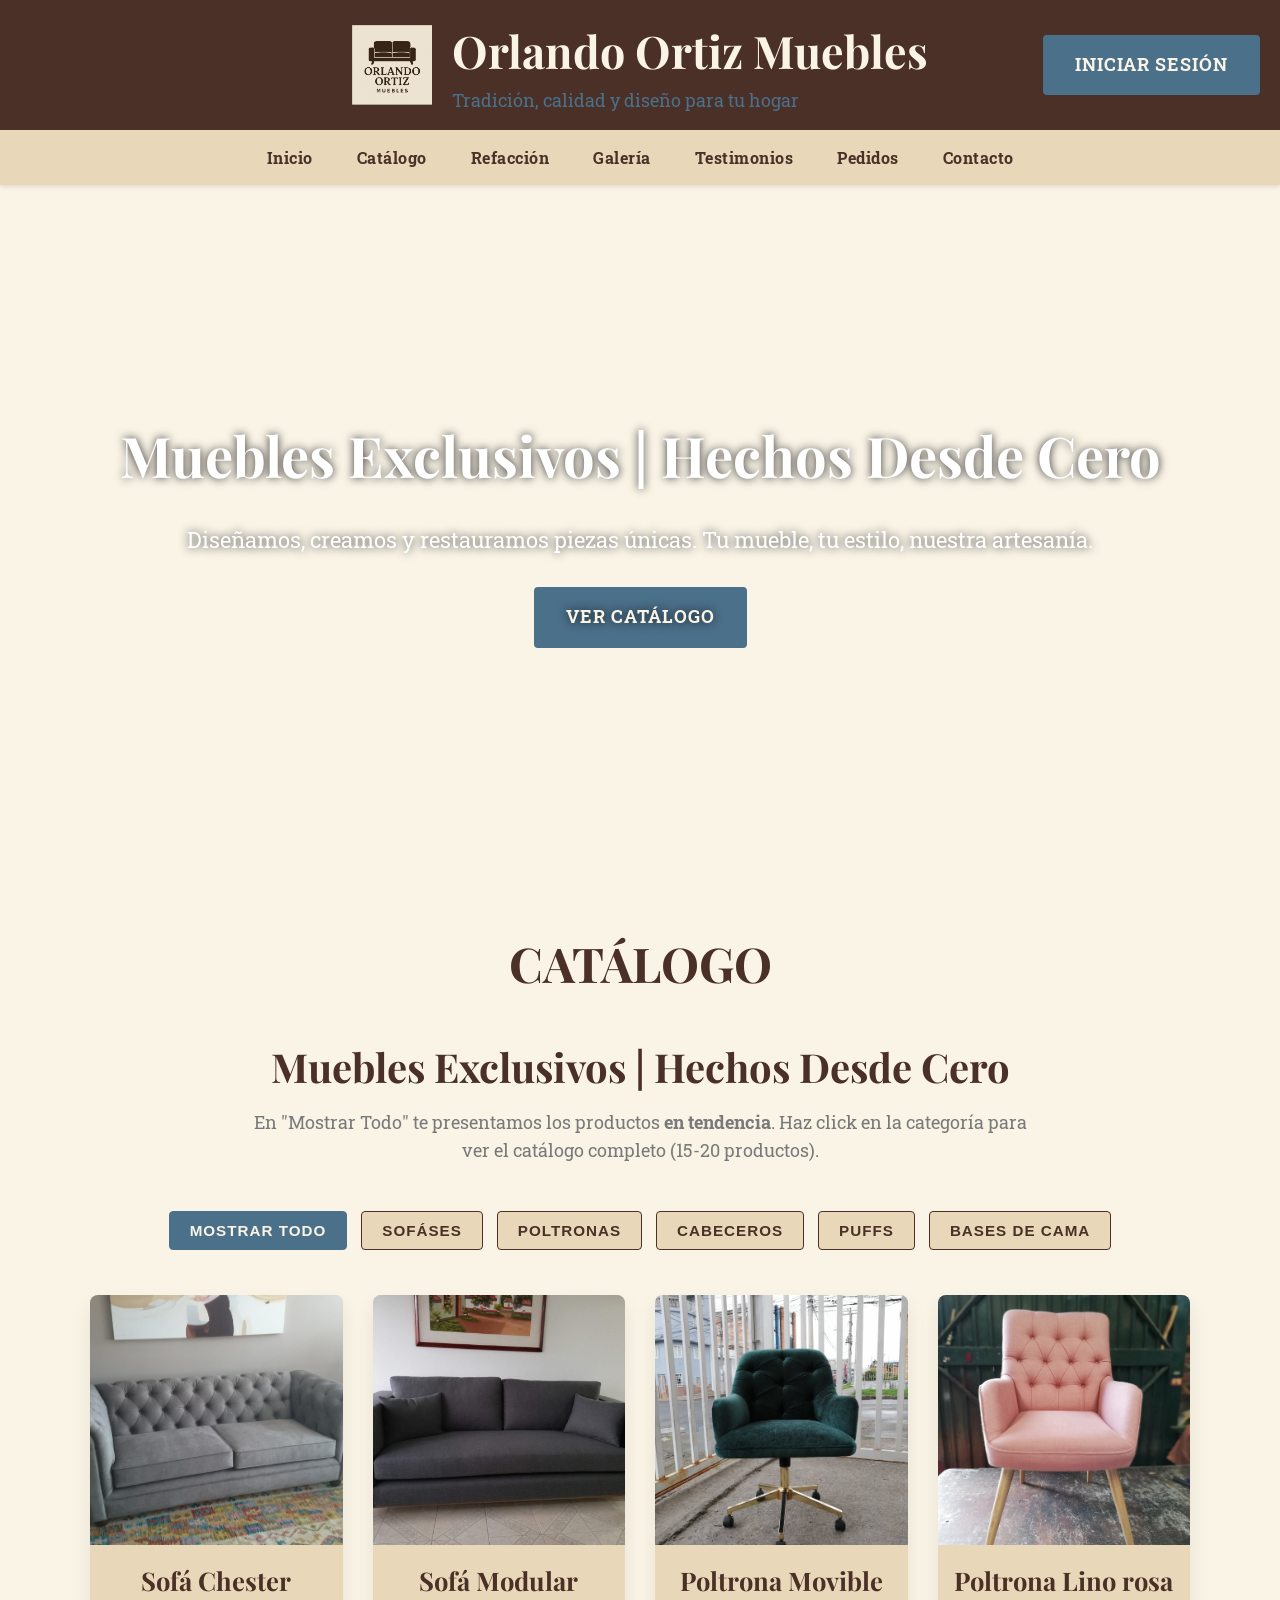
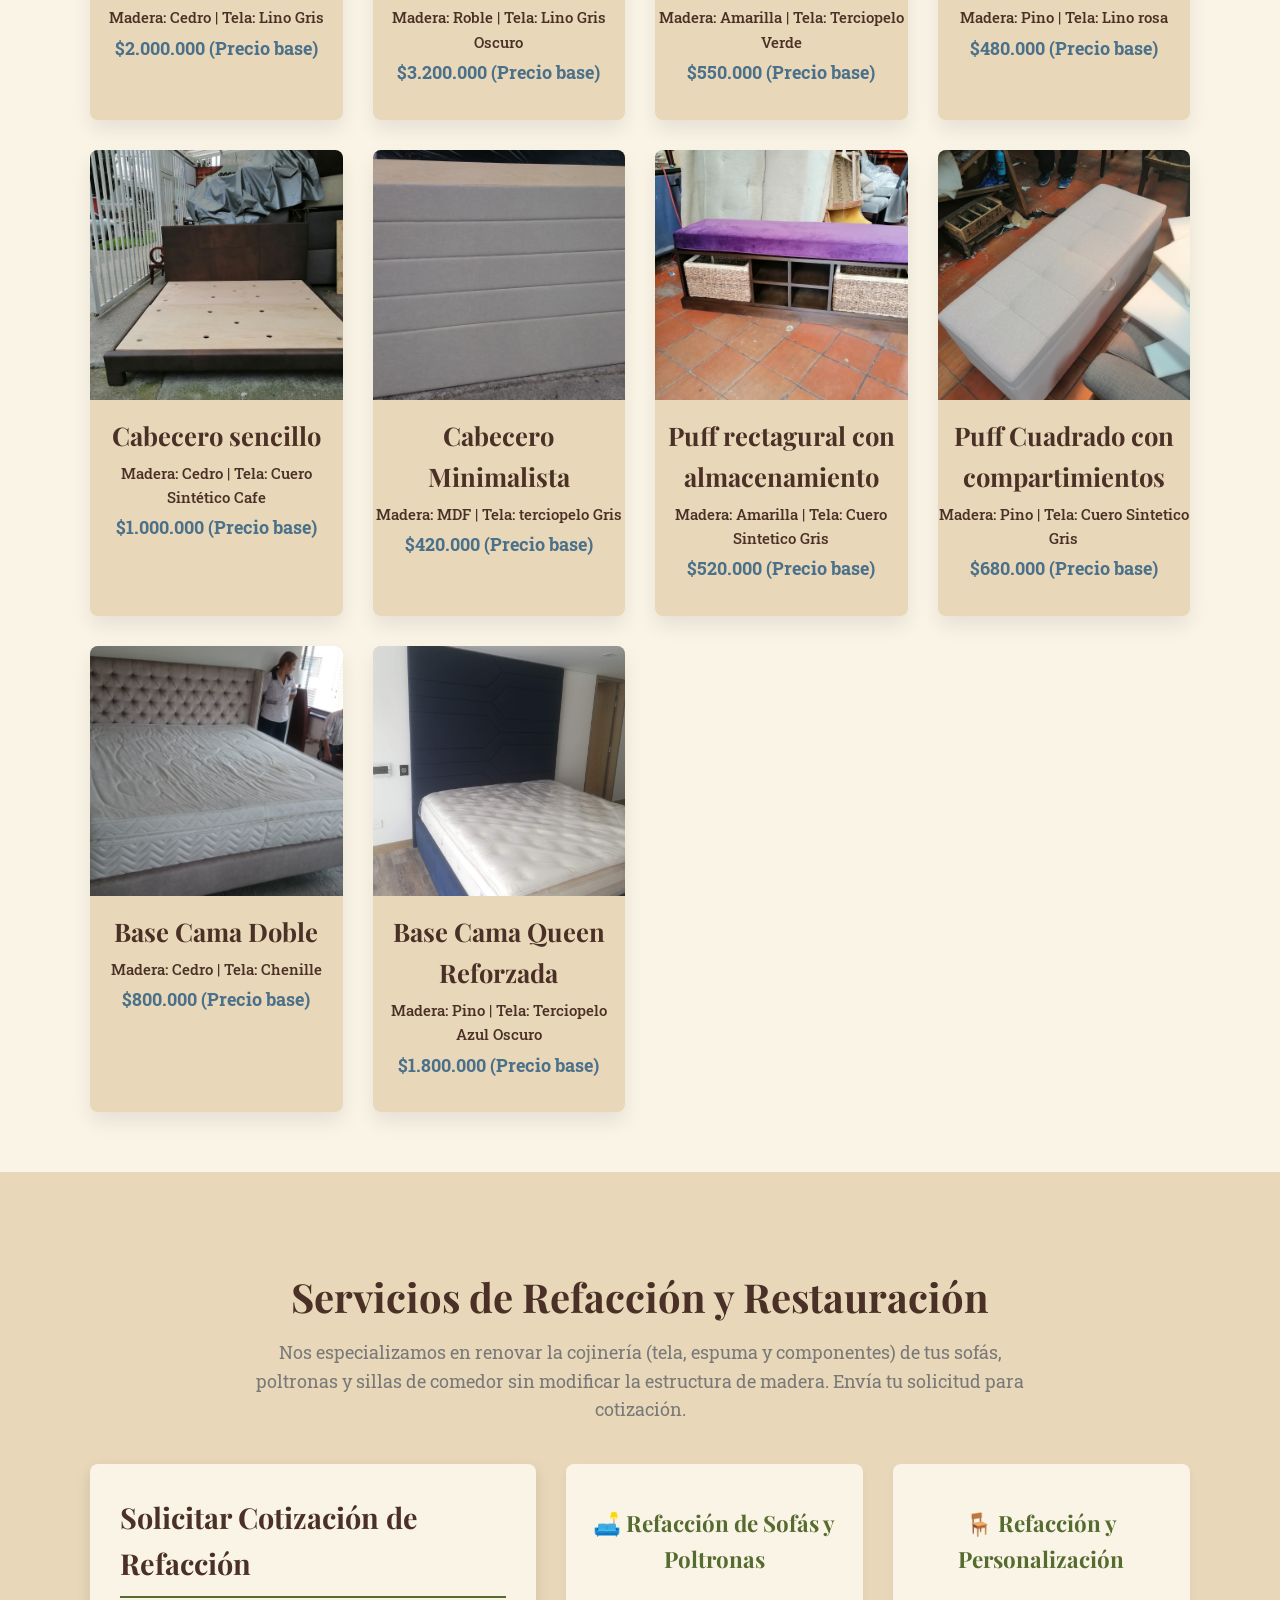
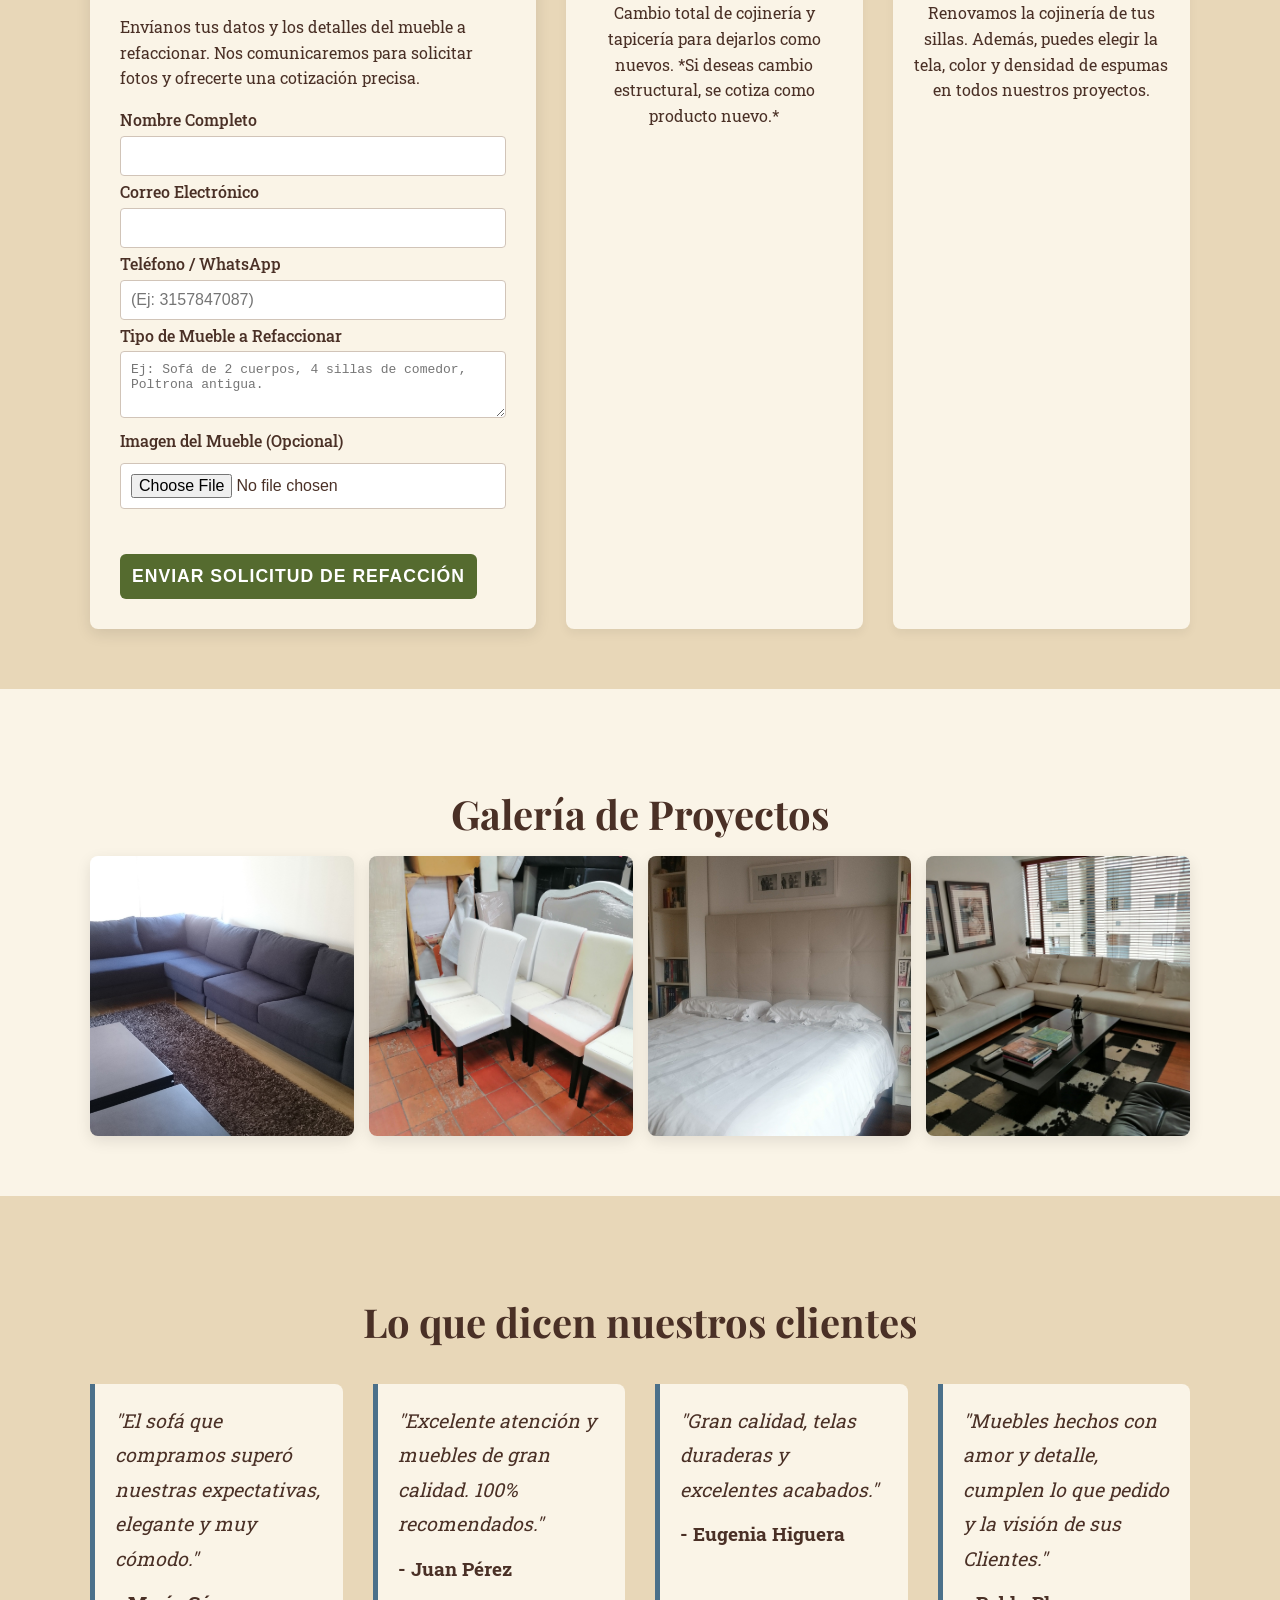
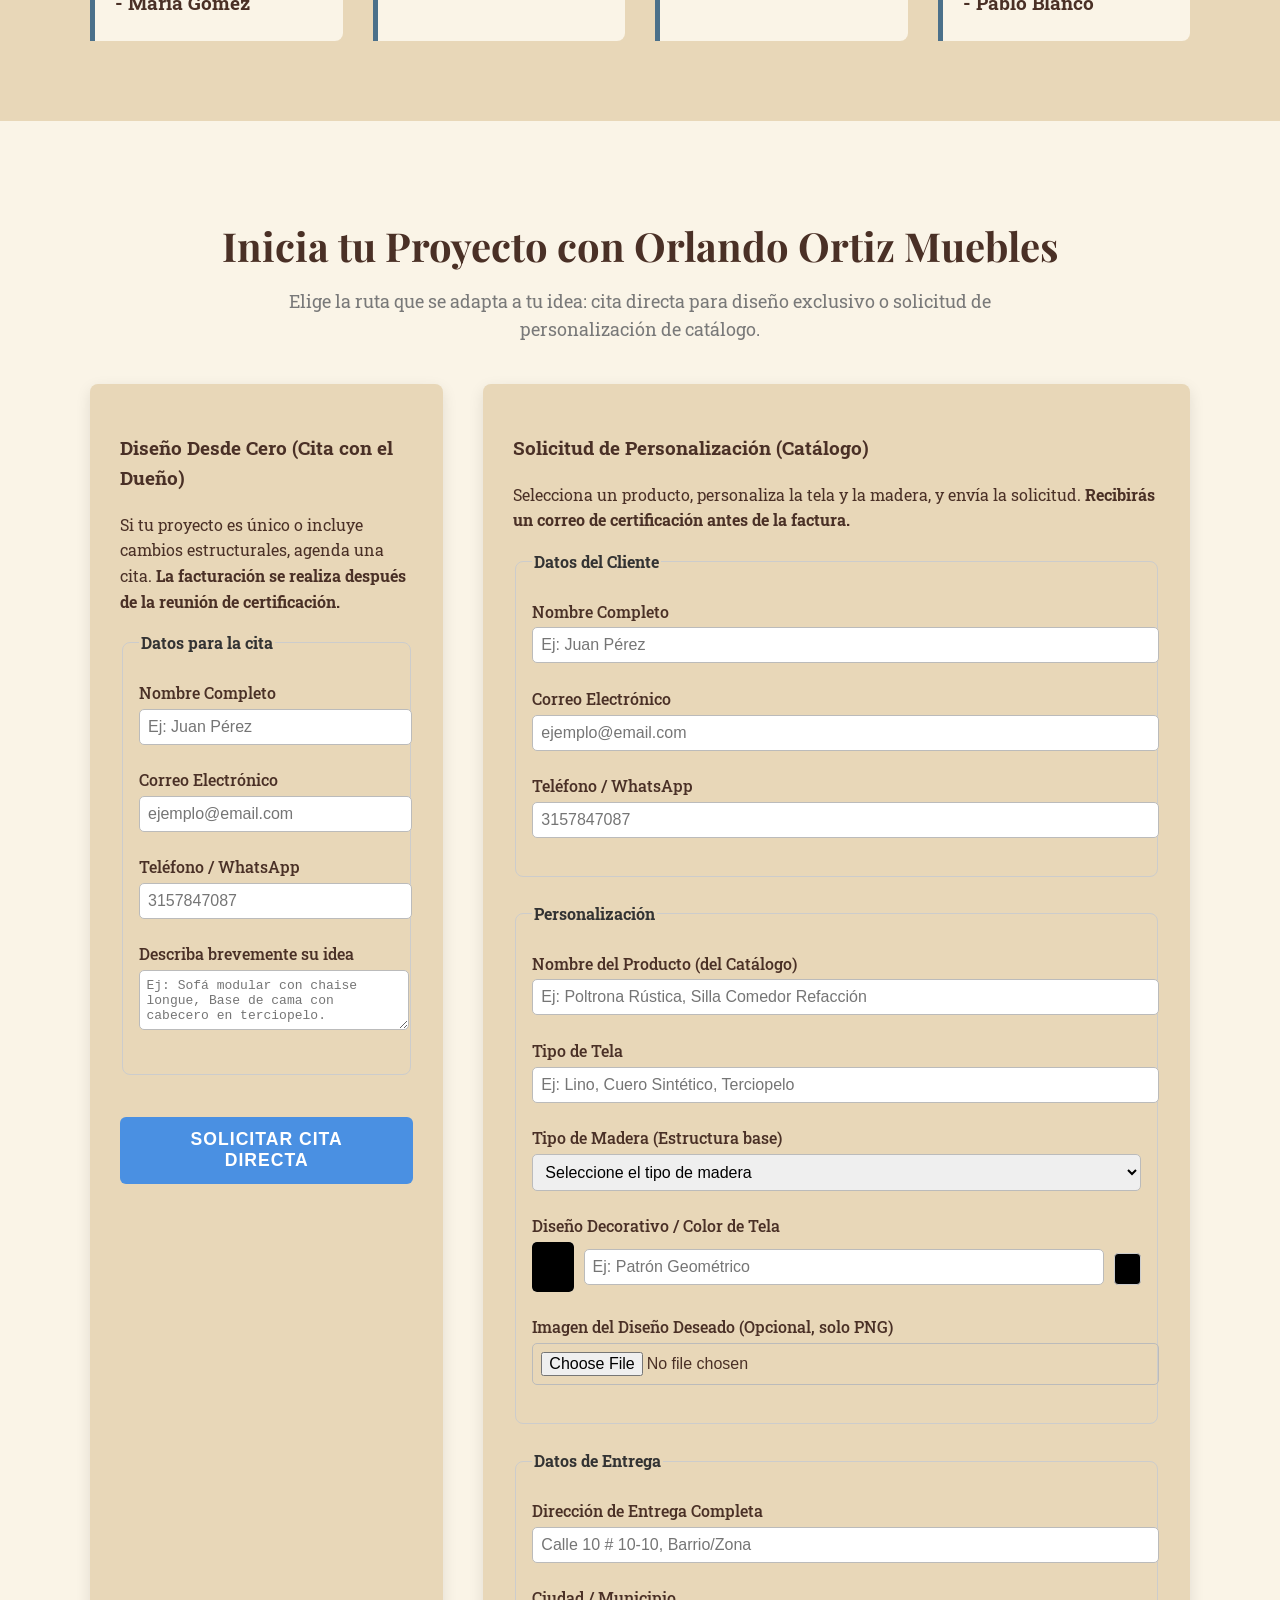
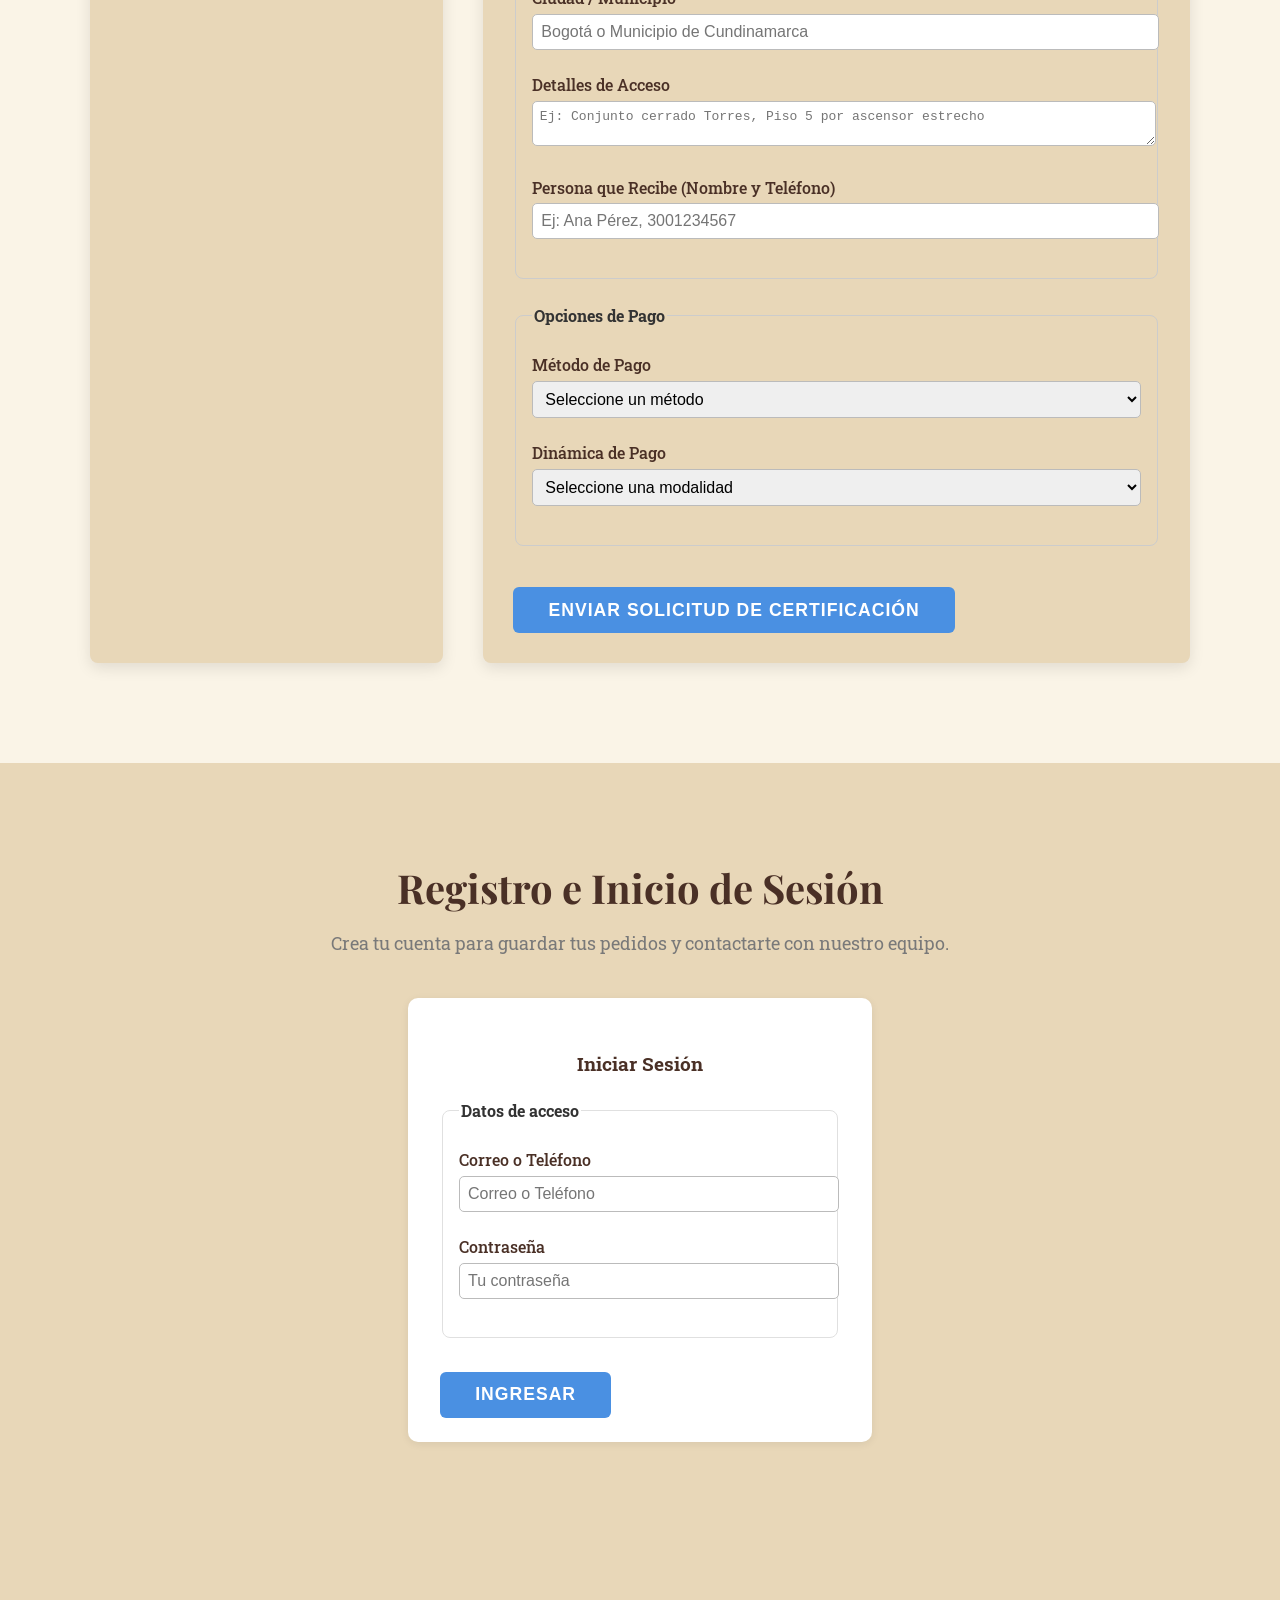
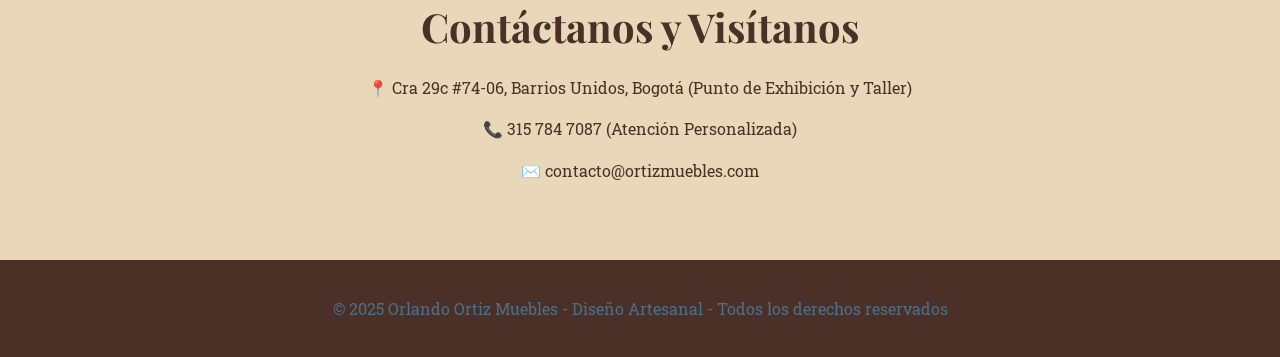
==== commit e1195b73: "Matenme plox" ====
--- a/index.html
+++ b/index.html
@@ -51,6 +51,61 @@
     form input.invalid, form select.invalid, form textarea.invalid { border: 2px solid #c00; background: #fff0f0; }
     form button.btn { margin-top: 1em; font-size: 1.1em; padding: 0.7em 2em; background: #4a90e2; color: #fff; border: none; border-radius: 6px; cursor: pointer; transition: background 0.2s; }
     form button.btn:hover { background: #357ab8; }
+    
+    /* Image Upload Styles */
+    .image-upload-container {
+        margin: 10px 0;
+    }
+    
+    .file-input {
+        width: 100%;
+        padding: 10px;
+        margin-bottom: 10px;
+        border: 1px dashed #ccc;
+        border-radius: 4px;
+        cursor: pointer;
+    }
+    
+    .image-preview {
+        max-width: 300px;
+        margin: 10px 0;
+        display: none;
+    }
+    
+    .image-preview img {
+        width: 100%;
+        height: auto;
+        border-radius: 4px;
+        border: 1px solid #ccc;
+    }
+    
+    /* Color Picker Styles */
+    .color-picker-container {
+      display: flex;
+      align-items: center;
+      gap: 10px;
+    }
+    .color-picker {
+      width: 50px !important;
+      height: 50px;
+      padding: 0 !important;
+      border: none;
+      border-radius: 5px;
+      cursor: pointer;
+    }
+    .color-picker::-webkit-color-swatch-wrapper {
+      padding: 0;
+    }
+    .color-picker::-webkit-color-swatch {
+      border: none;
+      border-radius: 4px;
+    }
+    .color-preview {
+      width: 30px;
+      height: 30px;
+      border: 1px solid #ccc;
+      border-radius: 4px;
+    }
   </style>
 </head>
 <body>
@@ -195,6 +250,11 @@
                     <input type="text" id="ref_telefono" name="telefono" placeholder="(Ej: 3157847087)" required>
                     <label>Tipo de Mueble a Refaccionar</label>
                     <textarea id="ref_detalles" name="detalles" rows="3" placeholder="Ej: Sofá de 2 cuerpos, 4 sillas de comedor, Poltrona antigua." required></textarea>
+                    <label>Imagen del Mueble (Opcional)</label>
+                    <div class="image-upload-container">
+                        <input type="file" id="ref_imagen" name="imagen" accept="image/*" class="file-input">
+                        <div class="image-preview" id="ref-image-preview"></div>
+                    </div>
                     <div class="form-message" id="refaccion-form-message"></div>
                     <button type="submit" class="btn">Enviar Solicitud de Refacción</button>
                 </form>
@@ -332,7 +392,11 @@
           </div>
           <div class="form-group">
             <label for="cat_color_diseno">Diseño Decorativo / Color de Tela</label>
-            <input type="text" id="cat_color_diseno" name="cat_color_diseno" required aria-required="true" aria-label="Diseño Decorativo o Color de Tela" placeholder="Ej: Color Rojo o Patrón Geométrico">
+            <div class="color-picker-container">
+              <input type="color" id="cat_color_picker" name="cat_color_picker" class="color-picker" value="#000000">
+              <input type="text" id="cat_color_diseno" name="cat_color_diseno" required aria-required="true" aria-label="Diseño Decorativo o Color de Tela" placeholder="Ej: Patrón Geométrico">
+              <div class="color-preview"></div>
+            </div>
             <div class="error-message" id="error-cat-color-diseno"></div>
           </div>
           <div class="form-group">
@@ -426,11 +490,38 @@
             <button class="btn admin-tab" data-tab="refaccion">Refacciones</button>
             <button class="btn admin-tab" data-tab="cita">Citas</button>
             <button class="btn admin-tab" data-tab="personalizacion">Personalizaciones</button>
+            <button class="btn admin-tab" data-tab="inventario">Inventario</button>
+            <button class="btn admin-tab" data-tab="facturacion">Facturación</button>
           </div>
           <div id="admin-content">
             <div id="admin-refaccion" class="admin-table-container" style="display:none"></div>
             <div id="admin-cita" class="admin-table-container" style="display:none"></div>
             <div id="admin-personalizacion" class="admin-table-container" style="display:none"></div>
+            <div id="inventario-panel" class="admin-panel" style="display:none">
+              <div class="admin-quick-actions">
+                <button id="btn-nuevo-material" class="admin-action-btn">+ Nuevo Material</button>
+                <input type="text" id="buscar-inventario" placeholder="Buscar en inventario..." class="admin-search">
+              </div>
+              <div class="admin-table-container">
+                <table class="admin-table">
+                  <thead><tr><th>Material</th><th>Categoría</th><th>Stock</th><th>Precio</th><th>Acciones</th></tr></thead>
+                  <tbody id="inventario-table-body"></tbody>
+                </table>
+              </div>
+            </div>
+            <div id="facturacion-panel" class="admin-panel" style="display:none">
+              <div class="admin-quick-actions">
+                <button id="btn-nueva-factura" class="admin-action-btn">+ Nueva Factura</button>
+                <input type="date" id="fecha-factura" class="admin-date">
+                <select id="filtro-estado" class="admin-select"><option value="">Todos</option><option value="pendiente">Pendientes</option><option value="pagada">Pagadas</option><option value="cancelada">Canceladas</option></select>
+              </div>
+              <div class="admin-table-container">
+                <table class="admin-table">
+                  <thead><tr><th>Factura #</th><th>Cliente</th><th>Fecha</th><th>Total</th><th>Estado</th><th>Acciones</th></tr></thead>
+                  <tbody id="factura-table-body"></tbody>
+                </table>
+              </div>
+            </div>
           </div>
         </div>
       </div>
@@ -509,6 +600,8 @@
   const ADMIN_USER = 'admin@ortizmuebles.com';
   const ADMIN_PASS = 'admin2025';
   let adminLogged = false;
+  // API base para llamadas admin y Func.js
+  const API_BASE = 'https://sofasback.onrender.com/api';
 
   function showAdminPortal() {
     document.getElementById('login-card').style.display = 'none';
@@ -560,8 +653,13 @@
   function loadAdminTab(tab) {
     document.querySelectorAll('.admin-tab').forEach(btn => btn.classList.remove('active'));
     document.querySelector(`.admin-tab[data-tab="${tab}"]`).classList.add('active');
-    document.querySelectorAll('.admin-table-container').forEach(div => div.style.display = 'none');
-    document.getElementById(`admin-${tab}`).style.display = 'block';
+    // ocultar contenedores antiguos y nuevos
+    document.querySelectorAll('.admin-table-container, .admin-panel').forEach(div => div.style.display = 'none');
+    // soportar dos convenciones: 'admin-<tab>' (antiguo) o '<tab>-panel' (nuevo)
+    const panelOld = document.getElementById(`admin-${tab}`);
+    const panelNew = document.getElementById(`${tab}-panel`);
+    const panel = panelOld || panelNew;
+    if (panel) panel.style.display = 'block';
     loadAdminData(tab);
   }
   // Cargar datos de backend y renderizar tablas
@@ -570,17 +668,45 @@
     if (tab === 'refaccion') url = `${API_BASE}/refaccion`;
     if (tab === 'cita') url = `${API_BASE}/cita`;
     if (tab === 'personalizacion') url = `${API_BASE}/personalizacion`;
-    const container = document.getElementById(`admin-${tab}`);
+    if (tab === 'inventario') url = `${API_BASE}/inventario`;
+    if (tab === 'facturacion') url = `${API_BASE}/factura`;
+    const container = document.getElementById(`admin-${tab}`) || document.getElementById(`${tab}-panel`);
+    if (!container) return;
     container.innerHTML = 'Cargando...';
     try {
       const res = await fetch(url);
       const data = await res.json();
-      container.innerHTML = renderAdminTable(tab, data);
-      // Botones de acción
+      // Caso inventario: renderizar tabla simplificada con botones que Func.js leerá
+      if (tab === 'inventario') {
+        if (!Array.isArray(data) || data.length === 0) {
+          container.innerHTML = '<p>No hay materiales.</p>';
+        } else {
+          let html = '<table class="admin-table"><thead><tr><th>Nombre</th><th>Categoría</th><th>Cantidad</th><th>Precio</th><th>Acciones</th></tr></thead><tbody>';
+          data.forEach(it => {
+            html += `<tr><td>${it.nombre}</td><td>${it.categoria||''}</td><td>${it.cantidad||0}</td><td>${it.precio||''}</td><td><button class='admin-action-btn' data-id='${it._id}' data-action='edit'>✏️</button> <button class='admin-action-btn' data-id='${it._id}' data-action='delete' style='background:#dc3545'>🗑️</button></td></tr>`;
+          });
+          html += '</tbody></table>';
+          container.innerHTML = html;
+        }
+      } else if (tab === 'facturacion') {
+        if (!Array.isArray(data) || data.length === 0) {
+          container.innerHTML = '<p>No hay facturas.</p>';
+        } else {
+          let html = '<table class="admin-table"><thead><tr><th>#</th><th>Cliente</th><th>Fecha</th><th>Total</th><th>Estado</th><th>Acciones</th></tr></thead><tbody>';
+          data.forEach(f => {
+            html += `<tr><td>#${f._id.slice(-6)}</td><td>${f.cliente||''}</td><td>${(f.fecha||'').slice(0,10)}</td><td>${f.total||''}</td><td>${f.estado||''}</td><td><button class='admin-action-btn' data-id='${f._id}' data-action='view-f'>👁️</button> <button class='admin-action-btn' data-id='${f._id}' data-action='pdf-f'>📄</button></td></tr>`;
+          });
+          html += '</tbody></table>';
+          container.innerHTML = html;
+        }
+      } else {
+        container.innerHTML = renderAdminTable(tab, data);
+      }
+      // Añadir listeners visuales a botones (la lógica real de acción está en Func.js mediante delegación)
       container.querySelectorAll('.admin-action-btn').forEach(btn => {
         btn.addEventListener('click', function() {
+          // sólo visual toggle para botones antiguos
           this.classList.toggle('closed');
-          this.textContent = this.classList.contains('closed') ? 'Cerrado' : 'Cerrar';
         });
       });
     } catch (err) {
@@ -721,6 +847,85 @@
     <p>&copy; 2025 Orlando Ortiz Muebles - Diseño Artesanal - Todos los derechos reservados</p>
   </footer>
   
+  <!-- Overlays de Formularios (Inventario / Facturación) -->
+  <div id="form-overlay" class="form-overlay" style="display:none;">
+    <form id="inventario-form" class="admin-form">
+      <h3>Nuevo Material</h3>
+      <div class="form-row">
+        <div class="form-group">
+          <label for="inv_nombre">Nombre *</label>
+          <input type="text" id="inv_nombre" name="nombre" required>
+        </div>
+        <div class="form-group">
+          <label for="inv_categoria">Categoría *</label>
+          <select id="inv_categoria" name="categoria" required>
+            <option value="">Seleccionar</option>
+            <option value="madera">Madera</option>
+            <option value="tela">Tela</option>
+            <option value="espuma">Espuma</option>
+            <option value="herrajes">Herrajes</option>
+            <option value="pintura">Pintura</option>
+            <option value="producto">Producto Final</option>
+          </select>
+        </div>
+      </div>
+      <div class="form-row">
+        <div class="form-group">
+          <label for="inv_cantidad">Cantidad *</label>
+          <input type="number" id="inv_cantidad" name="cantidad" min="0" step="1" required>
+        </div>
+        <div class="form-group">
+          <label for="inv_unidad">Unidad</label>
+          <select id="inv_unidad" name="unidad">
+            <option value="unidades">Unidades</option>
+            <option value="metros">Metros</option>
+            <option value="kilos">Kilos</option>
+            <option value="piezas">Piezas</option>
+          </select>
+        </div>
+      </div>
+      <div class="form-row">
+        <div class="form-group">
+          <label for="inv_precio">Precio (opcional)</label>
+          <input type="number" id="inv_precio" name="precio" min="0">
+        </div>
+        <div class="form-group">
+          <label for="inv_minimo">Stock Mínimo</label>
+          <input type="number" id="inv_minimo" name="minimo" min="0" value="5">
+        </div>
+      </div>
+      <div class="form-actions">
+        <button type="button" class="btn btn-secondary" onclick="hideFormOverlay('form-overlay')">Cancelar</button>
+        <button type="submit" class="btn">Guardar Material</button>
+      </div>
+    </form>
+  </div>
+
+  <div id="factura-form-overlay" class="form-overlay" style="display:none;">
+    <form id="factura-form" class="admin-form">
+      <h3>Nueva Factura</h3>
+      <div class="form-row">
+        <div class="form-group">
+          <label for="fact_cliente">Cliente *</label>
+          <input type="text" id="fact_cliente" name="cliente" required>
+        </div>
+        <div class="form-group">
+          <label for="fact_fecha">Fecha *</label>
+          <input type="date" id="fact_fecha" name="fecha" required>
+        </div>
+      </div>
+      <div class="factura-items">
+        <h4>Items</h4>
+        <div id="items-container"></div>
+        <button type="button" id="add-item" class="admin-action-btn">+ Agregar Item</button>
+      </div>
+      <div class="form-actions">
+        <button type="button" class="btn btn-secondary" onclick="hideFormOverlay('factura-form-overlay')">Cancelar</button>
+        <button type="submit" class="btn">Crear Factura</button>
+      </div>
+    </form>
+  </div>
+
   <div id="product-modal" class="modal">
     <div class="modal-content">
         <span class="close-btn">&times;</span>
@@ -756,11 +961,11 @@
     </div>
   </div>
   
+  <script src="admin.js"></script>
   <script src="Func.js"></script>
   <script>
   // --- INTEGRACIÓN BACKEND FORMULARIOS ---
-  // Cambia esta URL si tu backend está en otro puerto o dominio
-  const API_BASE = 'https://sofasback.onrender.com/api';
+  // API base ya está definida más arriba en el script de administración
 
   // Refacción
   document.getElementById('refaccion-form').addEventListener('submit', async function(e) {
